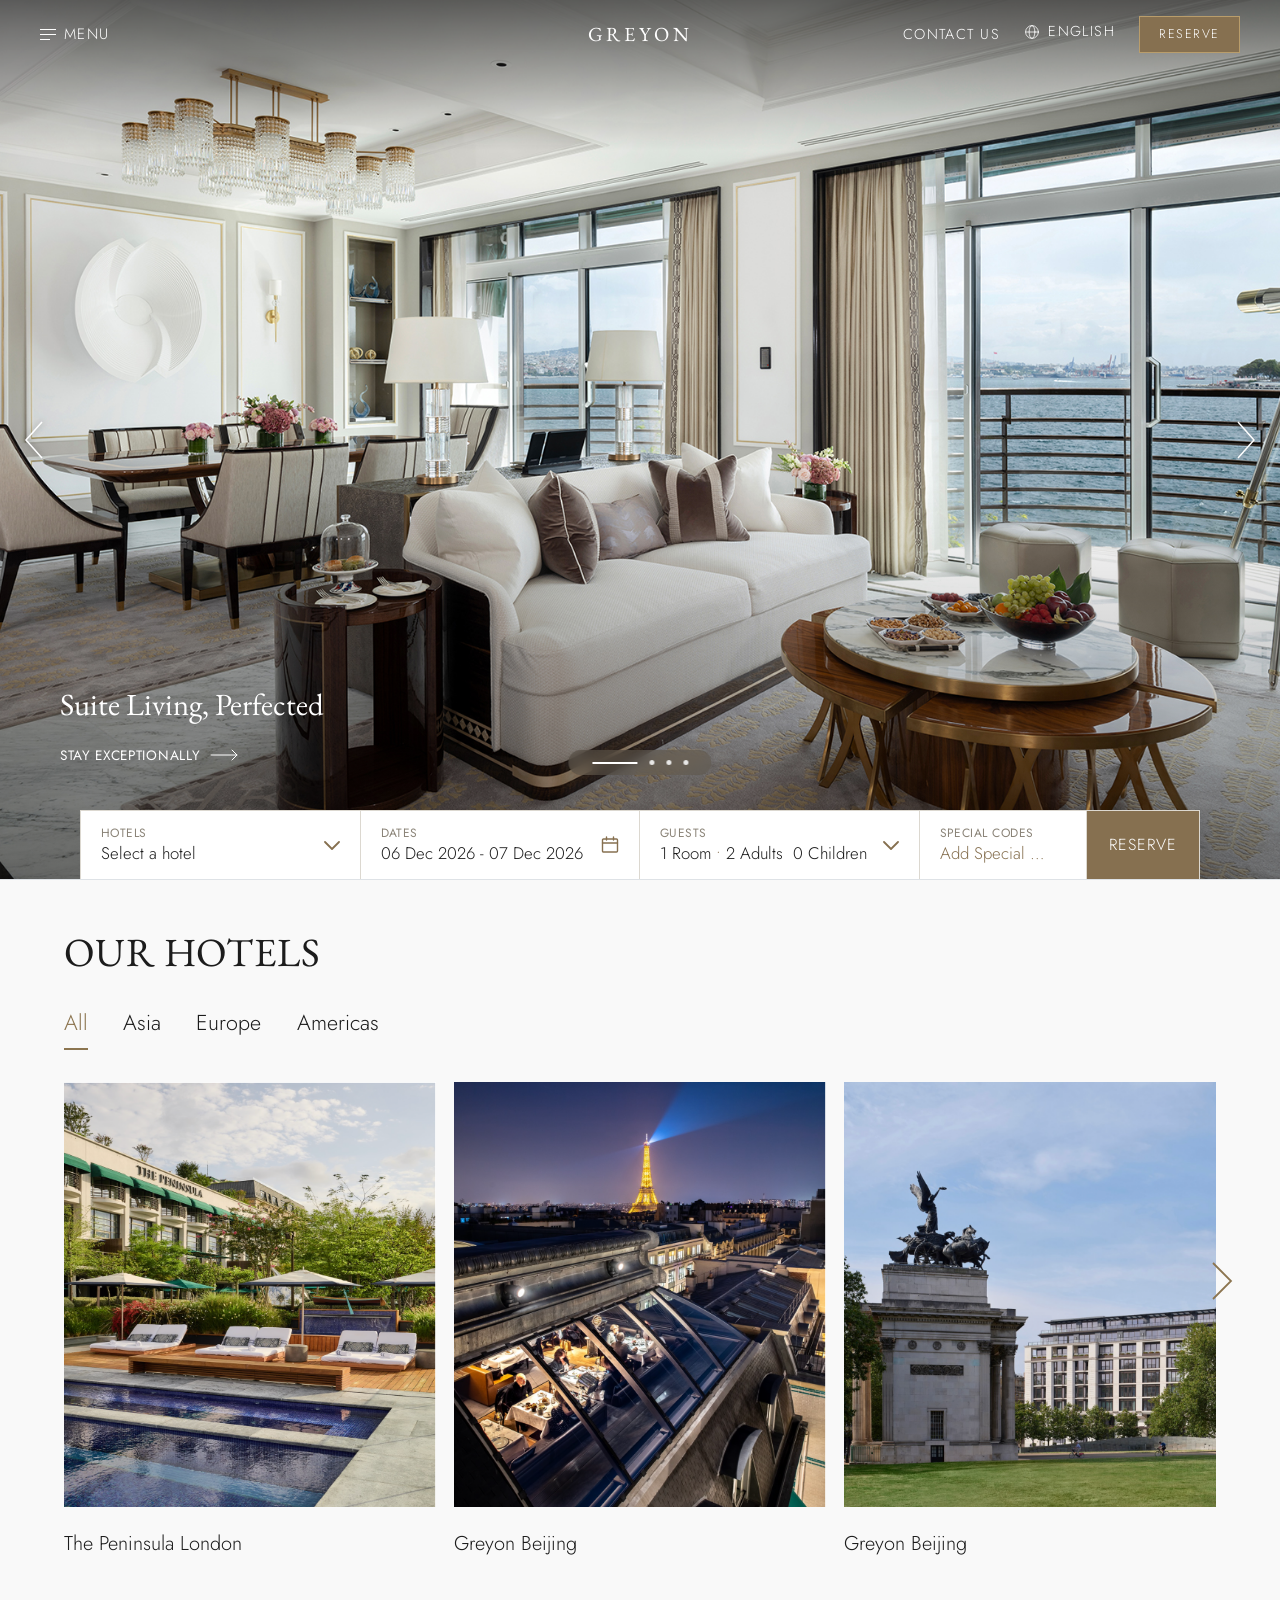
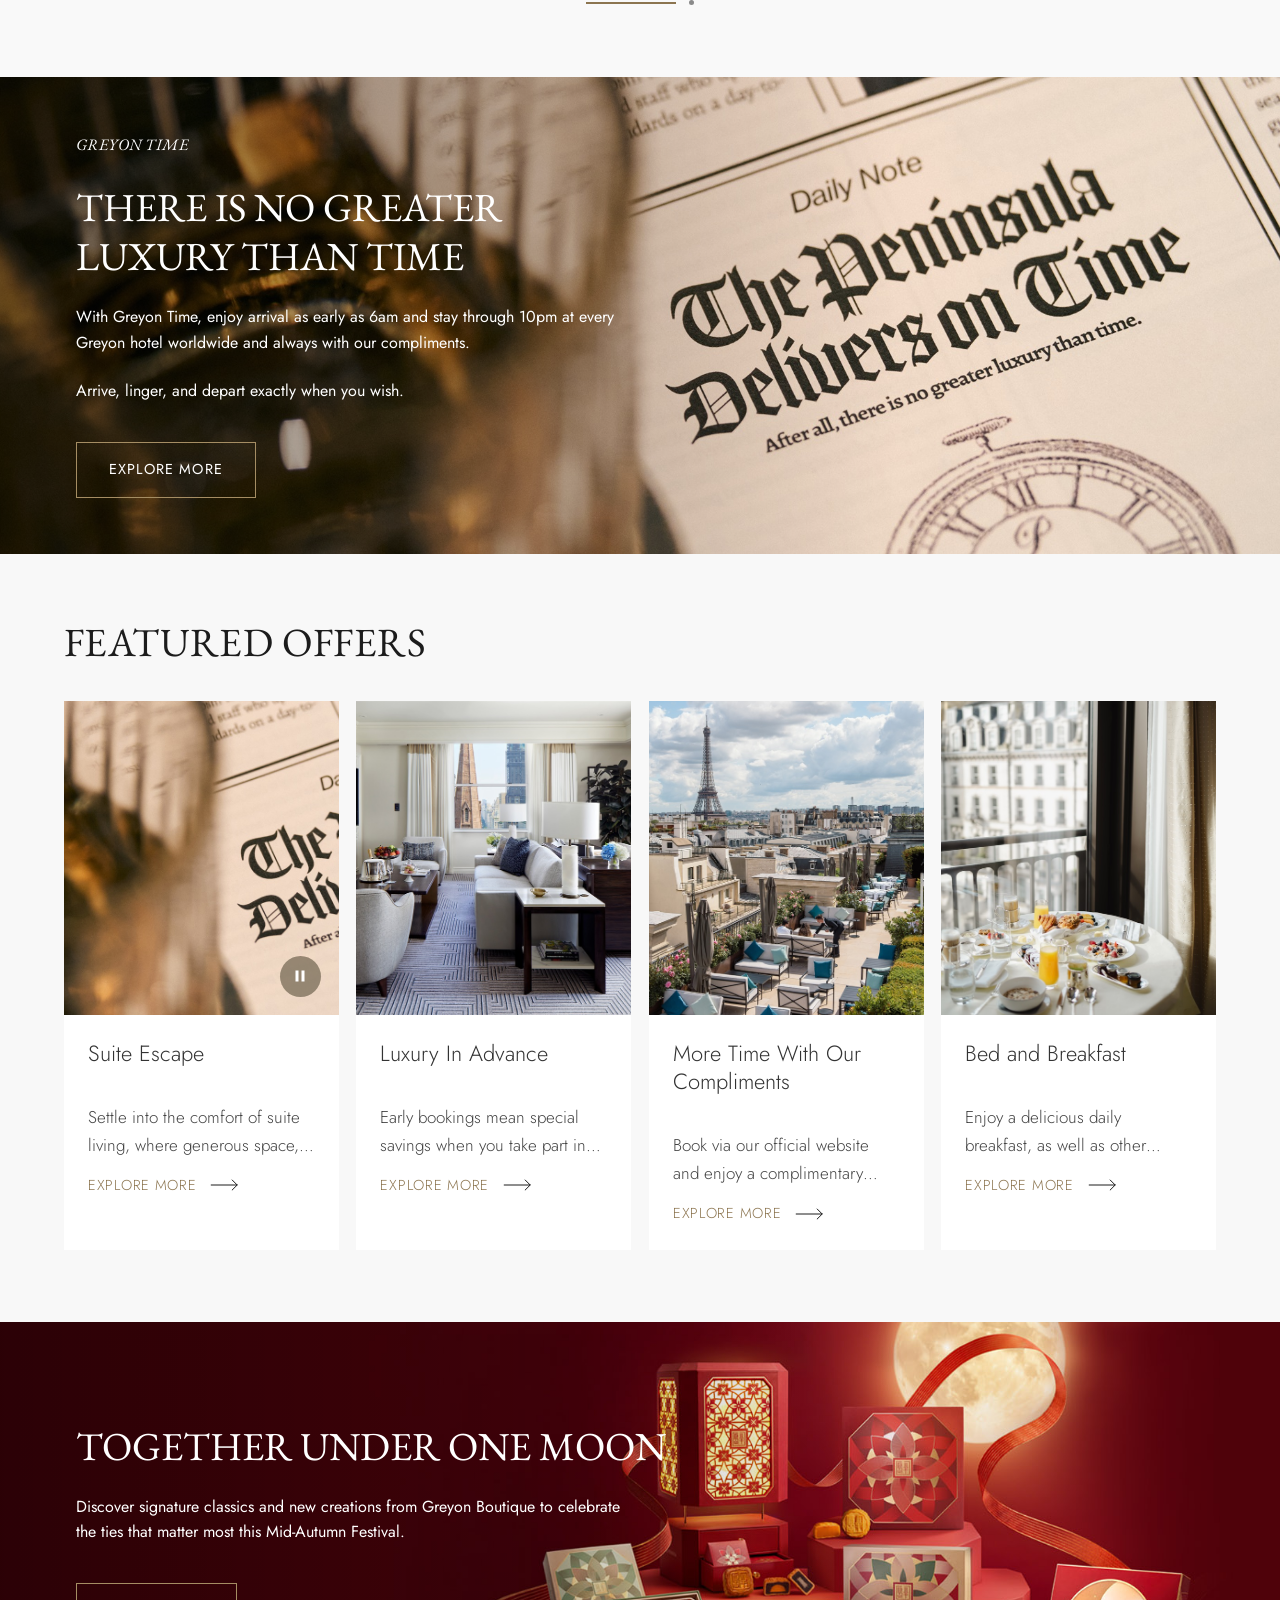
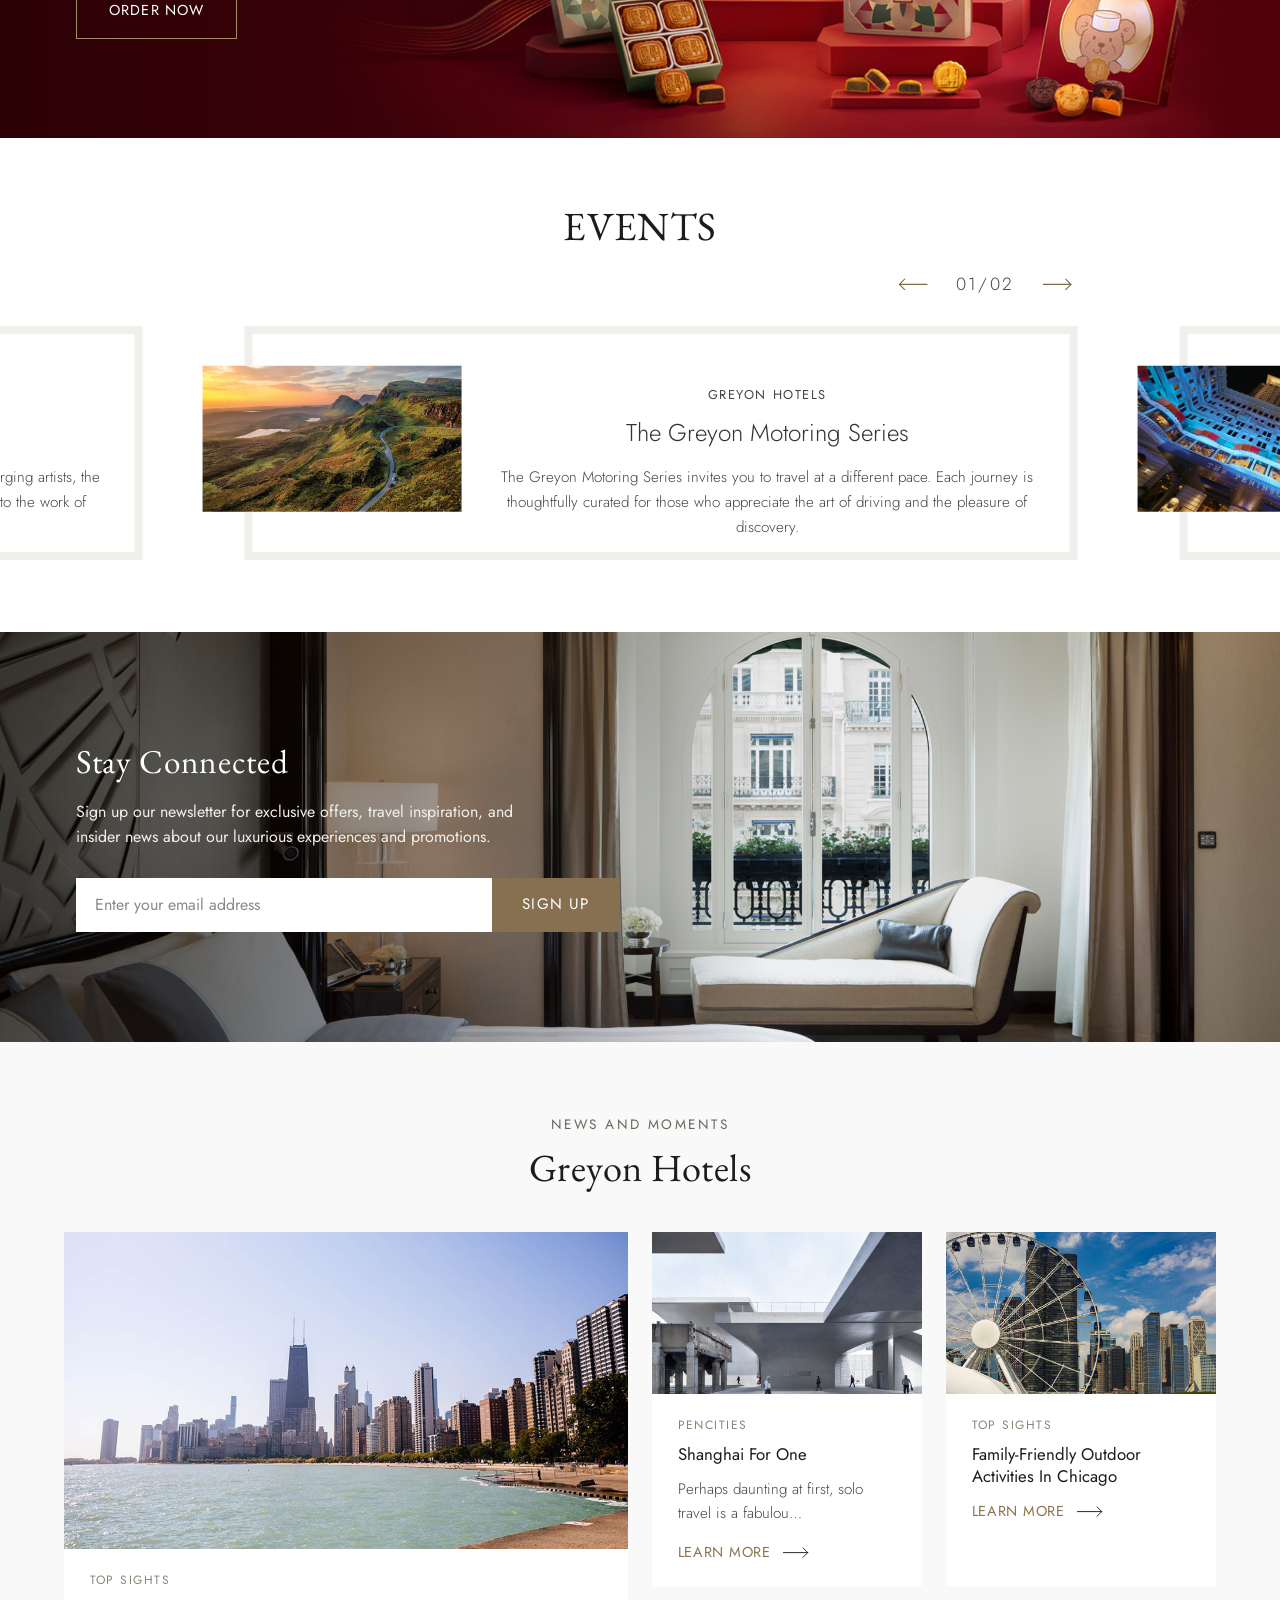
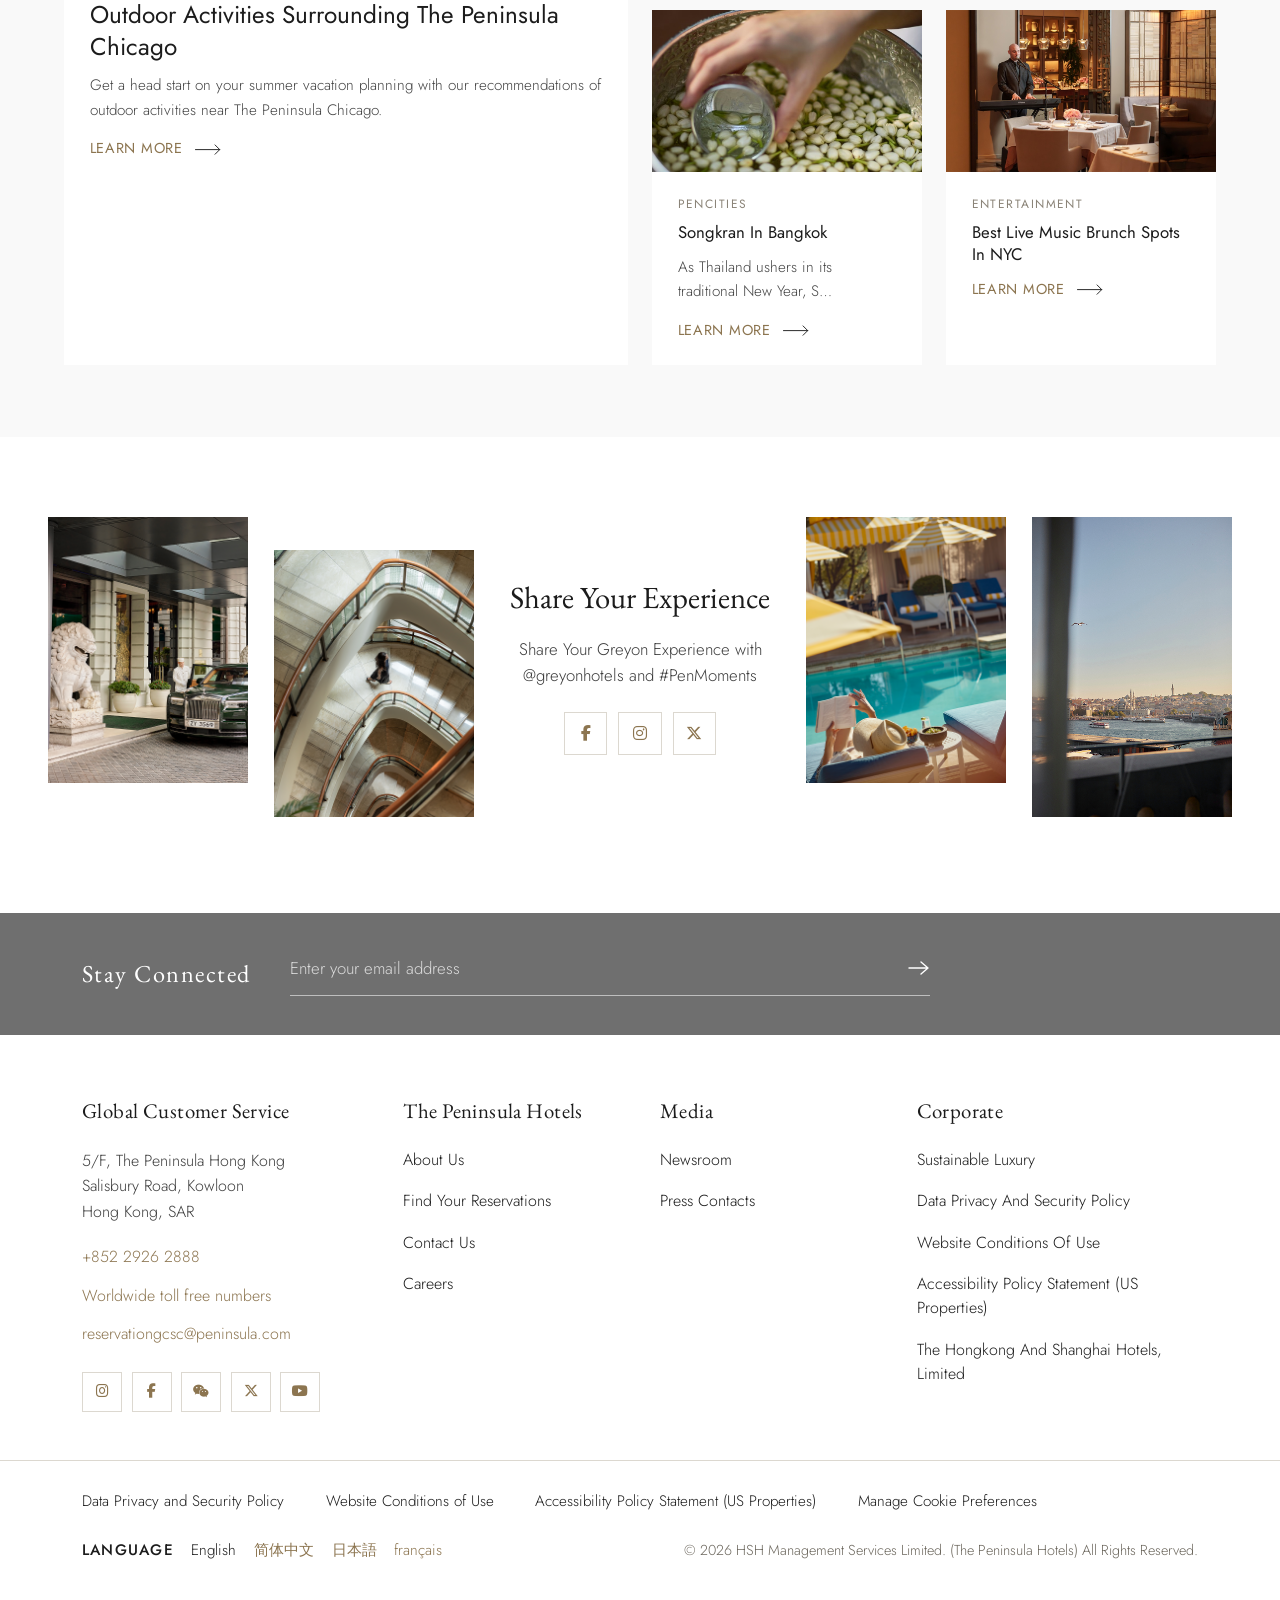
==== index.html @ d1868f0b "first commit" ====
<!doctype html>
<html lang="en">
  <head>
    <meta charset="UTF-8" />
    <meta name="viewport" content="width=device-width, initial-scale=1.0" />
    <title>Home</title>

    <!-- Bootstrap 5 CSS -->
    <link
      href="https://cdnjs.cloudflare.com/ajax/libs/bootstrap/5.3.3/css/bootstrap.min.css"
      rel="stylesheet"
    />

    <!-- Google Fonts -->
    <link rel="preconnect" href="https://fonts.googleapis.com" />
    <link rel="preconnect" href="https://fonts.gstatic.com" crossorigin />
    <link
      href="https://fonts.googleapis.com/css2?family=EB+Garamond:wght@400;500;600&family=Jost:wght@200;300;400;500&display=swap"
      rel="stylesheet"
    />

    <!-- Font Awesome -->
    <link
      rel="stylesheet"
      href="https://cdnjs.cloudflare.com/ajax/libs/font-awesome/6.5.2/css/all.min.css"
    />

    <!-- your css (load last so it wins over Bootstrap) -->
    <link rel="stylesheet" href="./asset/CSS/home.css" />
    <link rel="stylesheet" href="./asset/CSS/header.css" />
    <link rel="stylesheet" href="./asset/CSS/footer.css" />
  </head>

  <body>
    <!-- ======= Header Section ===== -->
    <header class="peninsula-header">
      <!-- px-0 px-lg-3: the mobile action bar must run edge to edge below 992px -->
      <nav class="peninsula-nav navbar navbar-expand-lg px-0 px-lg-3">
        <div
          class="container-fluid d-flex align-items-center justify-content-between text-white py-3 px-4"
        >
          <!-- LEFT -->
          <div class="nav-side nav-side-left">
            <button
              class="btn nav-link-custom"
              type="button"
              data-bs-toggle="offcanvas"
              data-bs-target="#mainMenu"
              aria-controls="mainMenu"
              aria-label="Open menu"
            >
              <span class="hamburger-icon"
                ><span></span><span></span><span></span
              ></span>
              <span class="menu">Menu</span>
            </button>
          </div>

          <!-- CENTER -->
          <div class="brand">
            <a href="index.html" class="text-decoration-none">Greyon</a>
          </div>

          <!-- RIGHT (desktop only, hidden below 992px) -->
          <div class="nav-side nav-side-right">
            <a href="#" class="nav-link-custom d-none d-lg-inline-flex"
              >Contact us</a
            >
            <div class="language-switcher d-none d-lg-block">
              <button
                class="nav-link-custom language-toggle"
                id="languageToggle"
                type="button"
                aria-expanded="false"
                aria-controls="languageMenu"
              >
                <svg
                  xmlns="http://www.w3.org/2000/svg"
                  viewBox="0 0 100 100"
                  width="16"
                  height="16"
                  aria-hidden="true"
                >
                  <g
                    fill="none"
                    stroke="currentColor"
                    stroke-width="5"
                    stroke-linecap="round"
                  >
                    <circle cx="50" cy="50" r="40" />
                    <line x1="10" y1="50" x2="90" y2="50" />
                    <ellipse cx="50" cy="50" rx="18" ry="40" />
                  </g>
                </svg>
                <span>English</span>
              </button>
              <div class="language-menu" id="languageMenu" role="menu" hidden>
                <a href="#" role="menuitem" data-language="English">English</a>
                <a href="#" role="menuitem" data-language="中文">中文</a>
                <a href="#" role="menuitem" data-language="日本語">日本語</a>
              </div>
            </div>
            <button
              class="btn btn-reserve d-none d-lg-inline-block"
              type="button"
            >
              Reserve
            </button>
          </div>
        </div>

        <!-- NEW: Contact us | Reserve bar (tablet + mobile only, controlled by CSS) -->
        <div class="mobile-actions">
          <a href="#">Contact us</a>
          <button type="button">Reserve</button>
        </div>
      </nav>
    </header>

    <main>
      <!--  ==== Hero Section ==== -->
      <section id="one" class="hero border-bottom">
        <div
          id="heroCarousel"
          class="carousel slide carousel-fade"
          data-bs-ride="carousel"
        >
          <div class="carousel-indicators mb-4">
            <button
              type="button"
              data-bs-target="#heroCarousel"
              data-bs-slide-to="0"
              class="active"
              aria-current="true"
              aria-label="Slide 1"
            ></button>
            <button
              type="button"
              data-bs-target="#heroCarousel"
              data-bs-slide-to="1"
              aria-label="Slide 2"
            ></button>
            <button
              type="button"
              data-bs-target="#heroCarousel"
              data-bs-slide-to="2"
              aria-label="Slide 3"
            ></button>
            <button
              type="button"
              data-bs-target="#heroCarousel"
              data-bs-slide-to="3"
              aria-label="Slide 4"
            ></button>
          </div>

          <div class="carousel-inner">
            <div class="carousel-item active">
              <img src="./asset/img/PIT hero.jpg" alt="" />
              <div class="hero-caption">
                <h2>Suite Living, Perfected</h2>
                <a href="#"
                  >Stay exceptionally
                  <svg
                    width="28"
                    height="12"
                    viewBox="0 0 28 12"
                    fill="none"
                    stroke="currentColor"
                    stroke-width="1"
                    stroke-linecap="round"
                    stroke-linejoin="round"
                    aria-hidden="true"
                  >
                    <path d="M1 6h26M22 1l5 5-5 5" /></svg
                ></a>
              </div>
            </div>
            <div class="carousel-item">
              <img src="./asset/img/motoring.jpg" alt="" />
              <div class="hero-caption">
                <h2>A considered stay, beautifully remembered</h2>
                <a href="#"
                  >Discover more
                  <svg
                    width="28"
                    height="12"
                    viewBox="0 0 28 12"
                    fill="none"
                    stroke="currentColor"
                    stroke-width="1"
                    stroke-linecap="round"
                    stroke-linejoin="round"
                    aria-hidden="true"
                  >
                    <path d="M1 6h26M22 1l5 5-5 5" /></svg
                ></a>
              </div>
            </div>
            <div class="carousel-item">
              <img src="./asset/img/PNY Marian 5.jpg" alt="" />
              <div class="hero-caption">
                <h2>Timeless places for modern journeys</h2>
                <a href="#"
                  >Explore our hotels
                  <svg
                    width="28"
                    height="12"
                    viewBox="0 0 28 12"
                    fill="none"
                    stroke="currentColor"
                    stroke-width="1"
                    stroke-linecap="round"
                    stroke-linejoin="round"
                    aria-hidden="true"
                  >
                    <path d="M1 6h26M22 1l5 5-5 5" /></svg
                ></a>
              </div>
            </div>
            <div class="carousel-item">
              <img src="./asset/img/ppr meeting.jpg" alt="" />
              <div class="hero-caption">
                <h2>Timeless places for modern journeys</h2>
                <a href="#"
                  >Explore our hotels
                  <svg
                    width="28"
                    height="12"
                    viewBox="0 0 28 12"
                    fill="none"
                    stroke="currentColor"
                    stroke-width="1"
                    stroke-linecap="round"
                    stroke-linejoin="round"
                    aria-hidden="true"
                  >
                    <path d="M1 6h26M22 1l5 5-5 5" /></svg
                ></a>
              </div>
            </div>
          </div>

          <button
            class="carousel-control-prev"
            type="button"
            data-bs-target="#heroCarousel"
            data-bs-slide="prev"
            aria-label="Previous slide"
          >
            <span class="carousel-control-prev-icon" aria-hidden="true"></span>
          </button>
          <button
            class="carousel-control-next"
            type="button"
            data-bs-target="#heroCarousel"
            data-bs-slide="next"
            aria-label="Next slide"
          >
            <span class="carousel-control-next-icon" aria-hidden="true"></span>
          </button>
        </div>

        <!-- ===== BOOKING BAR (desktop only; CSS hides it below 992px) ===== -->
        <form class="booking-bar" id="bookingForm" autocomplete="off">
          <!-- Hotels -->
          <div class="booking-field">
            <button
              type="button"
              class="booking-trigger"
              aria-expanded="false"
              aria-controls="hotelPop"
            >
              <span class="booking-label">Hotels</span>
              <span class="booking-value" id="hotelValue">Select a hotel</span>
              <svg
                class="booking-icon"
                width="16"
                height="9"
                viewBox="0 0 16 9"
                fill="none"
                stroke="currentColor"
                stroke-width="1.8"
                stroke-linecap="round"
                stroke-linejoin="round"
                aria-hidden="true"
              >
                <path d="M1 1l7 7 7-7" />
              </svg>
            </button>
            <div
              class="booking-pop booking-pop--list"
              id="hotelPop"
              role="listbox"
              aria-label="Hotels"
              hidden
            ></div>
          </div>

          <!-- Dates -->
          <div class="booking-field booking-field--dates">
            <button
              type="button"
              class="booking-trigger"
              aria-expanded="false"
              aria-controls="datesPop"
            >
              <span class="booking-label">Dates</span>
              <span class="booking-value" id="datesValue"></span>
              <svg
                class="booking-icon"
                width="18"
                height="18"
                viewBox="0 0 18 18"
                fill="none"
                stroke="currentColor"
                stroke-width="1.4"
                stroke-linecap="round"
                stroke-linejoin="round"
                aria-hidden="true"
              >
                <rect x="1.5" y="3" width="15" height="13" rx="1" />
                <path d="M1.5 7h15M5.5 1v3M12.5 1v3" />
              </svg>
            </button>
            <div
              class="booking-pop booking-pop--calendar"
              id="datesPop"
              role="dialog"
              aria-label="Choose your dates"
              hidden
            >
              <span class="cal-nights" id="calNights" aria-live="polite"
                >1 Night</span
              >
              <div class="cal-months">
                <button
                  type="button"
                  class="cal-nav cal-prev"
                  id="calPrev"
                  aria-label="Previous month"
                >
                  <svg
                    width="14"
                    height="26"
                    viewBox="0 0 14 26"
                    fill="none"
                    stroke="currentColor"
                    stroke-width="2.2"
                    stroke-linecap="round"
                    stroke-linejoin="round"
                    aria-hidden="true"
                  >
                    <path d="M12 2L2 13l10 11" />
                  </svg>
                </button>
                <div class="cal-month" id="calMonthA"></div>
                <div class="cal-month" id="calMonthB"></div>
                <button
                  type="button"
                  class="cal-nav cal-next"
                  id="calNext"
                  aria-label="Next month"
                >
                  <svg
                    width="14"
                    height="26"
                    viewBox="0 0 14 26"
                    fill="none"
                    stroke="currentColor"
                    stroke-width="2.2"
                    stroke-linecap="round"
                    stroke-linejoin="round"
                    aria-hidden="true"
                  >
                    <path d="M2 2l10 11L2 24" />
                  </svg>
                </button>
              </div>
              <input type="hidden" id="checkIn" name="checkin" />
              <input type="hidden" id="checkOut" name="checkout" />
            </div>
          </div>

          <!-- Guests -->
          <div class="booking-field">
            <button
              type="button"
              class="booking-trigger"
              aria-expanded="false"
              aria-controls="guestsPop"
            >
              <span class="booking-label">Guests</span>
              <span class="booking-value" id="guestsValue"></span>
              <svg
                class="booking-icon"
                width="16"
                height="9"
                viewBox="0 0 16 9"
                fill="none"
                stroke="currentColor"
                stroke-width="1.8"
                stroke-linecap="round"
                stroke-linejoin="round"
                aria-hidden="true"
              >
                <path d="M1 1l7 7 7-7" />
              </svg>
            </button>
            <div class="booking-pop booking-pop--guests" id="guestsPop" hidden>
              <!-- one grey block per room, built by home.js -->
              <div class="guests-rooms" id="guestsRooms"></div>
              <div class="guests-foot">
                <p class="guests-note">Max 4 guests per room, Max 8 rooms</p>
                <button type="button" class="guests-add" id="addRoom">
                  Add room
                </button>
              </div>
            </div>
          </div>

          <!-- Special codes -->
          <div class="booking-field booking-field--codes">
            <button
              type="button"
              class="booking-trigger"
              aria-expanded="false"
              aria-controls="codesPop"
            >
              <span class="booking-label">Special codes</span>
              <span class="booking-value booking-value--accent" id="codesValue"
                >Add Special Codes</span
              >
            </button>
            <div
              class="booking-pop booking-pop--codes"
              id="codesPop"
              role="dialog"
              aria-label="Special codes"
              hidden
            >
              <!-- Promo code (selected by default) -->
              <div class="code-option">
                <label class="code-radio">
                  <input type="radio" name="codeType" value="promo" checked />
                  <span class="code-radio-dot"></span>
                  <span class="code-radio-text">Promo Code</span>
                </label>
                <input
                  class="code-input"
                  type="text"
                  id="promoCode"
                  name="promo"
                  placeholder="Enter Promo Code"
                  maxlength="20"
                  autocomplete="off"
                />
              </div>

              <!-- Group code -->
              <div class="code-option">
                <label class="code-radio">
                  <input type="radio" name="codeType" value="group" />
                  <span class="code-radio-dot"></span>
                  <span class="code-radio-text">Group Code</span>
                </label>
                <input
                  class="code-input"
                  type="text"
                  id="groupCode"
                  name="group"
                  placeholder="Enter Group Code"
                  maxlength="20"
                  autocomplete="off"
                  disabled
                />
              </div>

              <div class="code-divider" role="separator"></div>

              <!-- Travel advisor -->
              <div class="code-option">
                <label class="code-label" for="advisorId"
                  >Travel Advisor ID</label
                >
                <input
                  class="code-input"
                  type="text"
                  id="advisorId"
                  name="advisor"
                  placeholder="Enter Travel Advisor ID"
                  maxlength="20"
                  autocomplete="off"
                />
              </div>

              <button type="button" class="code-done" id="codeDone">
                Done
              </button>
            </div>
          </div>

          <button type="submit" class="booking-submit">Reserve</button>
        </form>
      </section>

      <!-- ===== SLIDE-OUT MENU ===== -->
      <section>
        <div
          class="offcanvas offcanvas-start peninsula-menu"
          tabindex="-1"
          id="mainMenu"
          aria-labelledby="mainMenuLabel"
        >
          <div class="offcanvas-header pb-0">
            <span class="menu-brand" id="mainMenuLabel">Greyon</span>
            <button
              type="button"
              class="btn-close-custom"
              data-bs-dismiss="offcanvas"
              aria-label="Close menu"
            >
              <i class="fa-solid fa-xmark" aria-hidden="true"></i>
            </button>
          </div>
          <div class="menu-columns">
            <!-- NEW: back + title row (tablet/mobile only, shown when "Our Hotels" is open) -->
            <div class="menu-subhead">
              <button
                type="button"
                class="menu-back"
                id="menuBack"
                aria-label="Back to menu"
              >
                <i class="fa-solid fa-chevron-left" aria-hidden="true"></i>
              </button>
              <h2 class="menu-subtitle">Our Hotels</h2>
            </div>

            <!-- ===== COLUMN 1: main nav ===== -->
            <div class="menu-col menu-col-main">
              <div class="offcanvas-body">
                <ul class="menu-list">
                  <li>
                    <a href="#" class="hotels-toggle" id="hotelsToggle">
                      <span>Our Hotels</span>
                      <i
                        class="fa-solid fa-chevron-right brave-our-hotel"
                        aria-hidden="true"
                      ></i>
                    </a>
                  </li>
                  <li>
                    <a href="experience.html"><span>The Experience</span></a>
                  </li>
                  <li>
                    <a href="offer.html"><span>Offers</span></a>
                  </li>
                  <li>
                    <a href="meeting&celebration.html"><span>Meetings &amp; Celebrations</span></a>
                  </li>
                  <li>
                    <a href="#"><span>Wellness</span></a>
                  </li>
                  <li>
                    <a href="#"><span>Signature Events</span></a>
                  </li>
                  <li>
                    <a href="#"><span>Perspectives</span></a>
                  </li>
                  <li>
                    <a href="#"><span>Sustainability</span></a>
                  </li>
                </ul>
              </div>

              <div class="menu-footer">
                <a href="#">
                  <span>Global homepage</span>
                  <i class="fa-solid fa-chevron-right" aria-hidden="true"></i>
                </a>
                <a href="#">
                  <span>Select a hotel</span>
                  <i class="fa-solid fa-chevron-right" aria-hidden="true"></i>
                </a>
                <a
                  href="#"
                  class="menu-footer-lang"
                  id="mobileLanguageToggle"
                  aria-expanded="false"
                  aria-controls="mobileLanguageMenu"
                >
                  <svg
                    xmlns="http://www.w3.org/2000/svg"
                    viewBox="0 0 100 100"
                    width="16"
                    height="16"
                    aria-hidden="true"
                  >
                    <g
                      fill="none"
                      stroke="currentColor"
                      stroke-width="5"
                      stroke-linecap="round"
                    >
                      <circle cx="50" cy="50" r="40" />
                      <line x1="10" y1="50" x2="90" y2="50" />
                      <ellipse cx="50" cy="50" rx="18" ry="40" />
                    </g>
                  </svg>
                  <span>English</span>
                </a>
                <div
                  class="language-menu mobile-language-menu"
                  id="mobileLanguageMenu"
                  role="menu"
                  hidden
                >
                  <a href="#" role="menuitem" data-language="English"
                    >English</a
                  >
                  <a href="#" role="menuitem" data-language="中文">中文</a>
                  <a href="#" role="menuitem" data-language="日本語">日本語</a>
                </div>
              </div>
            </div>

            <!-- ===== COLUMN 2: regions ===== -->
            <div class="menu-col menu-col-regions">
              <ul class="region-list">
                <li>
                  <a href="#" class="region-link active" data-region="all">
                    <span>All Regions</span>
                    <i class="fa-solid fa-chevron-right" aria-hidden="true"></i>
                  </a>
                </li>
                <li>
                  <a href="#" class="region-link" data-region="city">
                    <span>City</span>
                    <i class="fa-solid fa-chevron-right" aria-hidden="true"></i>
                  </a>
                </li>
                <li>
                  <a href="#" class="region-link" data-region="province">
                    <span>Province</span>
                    <i class="fa-solid fa-chevron-right" aria-hidden="true"></i>
                  </a>
                </li>
              </ul>
            </div>

            <!-- ===== COLUMN 3: hotel list ===== -->
            <div class="menu-col menu-col-hotels">
              <ul class="hotel-list">
                <li class="hotel-item" data-region="city">
                  <a href="">
                    <div class="hotel-thumb">
                      <img src="./asset/img/Poolside Lunch-min.jpg" alt="" />
                    </div>
                    <div class="hotel-copy">
                      <h3>Greyon Boeung Kang Kong</h3>
                      <p class="mt-2">A landmark on the eastern skyline</p>
                    </div>
                  </a>
                </li>
                <li class="hotel-item" data-region="city">
                  <a href="">
                    <div class="hotel-thumb">
                      <img src="./asset/img/Poolside Lunch-min.jpg" alt="" />
                    </div>
                    <div class="hotel-copy">
                      <h3>Greyon Riverside</h3>
                      <p class="mt-2">Glamour redefined on the water</p>
                    </div>
                  </a>
                </li>
                <li class="hotel-item" data-region="city">
                  <a href="">
                    <div class="hotel-thumb">
                      <img src="./asset/img/Poolside Lunch-min.jpg" alt="" />
                    </div>
                    <div class="hotel-copy">
                      <h3>Greyon Koh Pich</h3>
                      <p class="mt-2">Heart of the city, timeless elegance</p>
                    </div>
                  </a>
                </li>
                <li class="hotel-item" data-region="city">
                  <a href="">
                    <div class="hotel-thumb thumb-4">
                      <img src="./asset/img/Poolside Lunch-min.jpg" alt="" />
                    </div>
                    <div class="hotel-copy">
                      <h3>Greyon ToulKork</h3>
                      <p class="mt-2">
                        A shining landmark facing the palace grounds
                      </p>
                    </div>
                  </a>
                </li>
                <li class="hotel-item" data-region="province">
                  <a href="">
                    <div class="hotel-thumb thumb-5">
                      <img src="./asset/img/Poolside Lunch-min.jpg" alt="" />
                    </div>
                    <div class="hotel-copy">
                      <h3>Greyon Kompot</h3>
                      <p class="mt-2">The avenue's most glamorous address</p>
                    </div>
                  </a>
                </li>
                <li class="hotel-item" data-region="province">
                  <a href="">
                    <div class="hotel-thumb thumb-6">
                      <img src="./asset/img/Poolside Lunch-min.jpg" alt="" />
                    </div>
                    <div class="hotel-copy">
                      <h3>Greyon Kep</h3>
                      <p class="mt-2">
                        Far Eastern graciousness meets Midwestern hospitality
                      </p>
                    </div>
                  </a>
                </li>
                <li class="hotel-item" data-region="province">
                  <a href="">
                    <div class="hotel-thumb thumb-7">
                      <img src="./asset/img/Poolside Lunch-min.jpg" alt="" />
                    </div>
                    <div class="hotel-copy">
                      <h3>Greyon Preah Sihanuk</h3>
                      <p class="mt-2">
                        An exclusive oasis in the city of angels
                      </p>
                    </div>
                  </a>
                </li>
                <li class="hotel-item" data-region="province">
                  <a href="">
                    <div class="hotel-thumb thumb-8">
                      <img src="./asset/img/Poolside Lunch-min.jpg" alt="" />
                    </div>
                    <div class="hotel-copy">
                      <h3>Greyon PoitPat</h3>
                      <p class="mt-2">
                        Stylish grandeur in the heart of the city
                      </p>
                    </div>
                  </a>
                </li>
                <li class="hotel-item" data-region="province">
                  <a href="">
                    <div class="hotel-thumb thumb-9">
                      <img src="./asset/img/Poolside Lunch-min.jpg" alt="" />
                    </div>
                    <div class="hotel-copy">
                      <h3>Greyon Battambong</h3>
                      <p class="mt-2">A quiet elegance beside the river</p>
                    </div>
                  </a>
                </li>
              </ul>
            </div>
          </div>
        </div>
      </section>

      <!-- ===== RESERVE DRAWER ===== -->
      <div
        class="offcanvas offcanvas-end reserve-drawer"
        tabindex="-1"
        id="reserveDrawer"
        aria-labelledby="reserveDrawerLabel"
      >
        <div class="offcanvas-header">
          <h2 class="reserve-drawer-title" id="reserveDrawerLabel">Reserve</h2>
          <button
            type="button"
            class="btn-close-custom"
            data-bs-dismiss="offcanvas"
            aria-label="Close"
          >
            <i class="fa-solid fa-xmark" aria-hidden="true"></i>
          </button>
        </div>

        <div class="offcanvas-body reserve-drawer-body">
          <form id="reserveDrawerForm" autocomplete="off">
            <!-- Hotels -->
            <div class="rd-field">
              <button
                type="button"
                class="rd-trigger"
                aria-expanded="false"
                aria-controls="rdHotelPanel"
              >
                <span class="rd-col">
                  <span class="rd-label">Hotels</span>
                  <span class="rd-value" id="rdHotelValue">Select a hotel</span>
                </span>
                <svg
                  class="rd-chevron"
                  viewBox="0 0 16 9"
                  width="14"
                  height="8"
                  fill="none"
                  stroke="currentColor"
                  stroke-width="1.8"
                  stroke-linecap="round"
                  stroke-linejoin="round"
                  aria-hidden="true"
                >
                  <path d="M1 1l7 7 7-7" />
                </svg>
              </button>
              <div class="rd-panel" id="rdHotelPanel" hidden>
                <ul class="rd-hotel-list" id="rdHotelList"></ul>
              </div>
            </div>

            <!-- Dates -->
            <div class="rd-field">
              <button
                type="button"
                class="rd-trigger"
                aria-expanded="false"
                aria-controls="rdDatesPanel"
              >
                <span class="rd-col">
                  <span class="rd-label">Dates</span>
                  <span class="rd-value" id="rdDatesValue"></span>
                </span>
                <svg
                  class="rd-chevron"
                  viewBox="0 0 16 9"
                  width="14"
                  height="8"
                  fill="none"
                  stroke="currentColor"
                  stroke-width="1.8"
                  stroke-linecap="round"
                  stroke-linejoin="round"
                  aria-hidden="true"
                >
                  <path d="M1 1l7 7 7-7" />
                </svg>
              </button>
              <div class="rd-panel" id="rdDatesPanel" hidden>
                <div class="rd-dates-row">
                  <label>
                    <span>Check-in</span>
                    <input type="date" id="rdCheckIn" name="checkin" />
                  </label>
                  <label>
                    <span>Check-out</span>
                    <input type="date" id="rdCheckOut" name="checkout" />
                  </label>
                </div>
                <p class="rd-nights" id="rdNights">1 Night</p>
              </div>
            </div>

            <!-- Guests -->
            <div class="rd-field">
              <button
                type="button"
                class="rd-trigger"
                aria-expanded="false"
                aria-controls="rdGuestsPanel"
              >
                <span class="rd-col">
                  <span class="rd-label">Guests</span>
                  <span class="rd-value" id="rdGuestsValue"></span>
                </span>
                <svg
                  class="rd-chevron"
                  viewBox="0 0 16 9"
                  width="14"
                  height="8"
                  fill="none"
                  stroke="currentColor"
                  stroke-width="1.8"
                  stroke-linecap="round"
                  stroke-linejoin="round"
                  aria-hidden="true"
                >
                  <path d="M1 1l7 7 7-7" />
                </svg>
              </button>
              <div class="rd-panel" id="rdGuestsPanel" hidden>
                <div class="rd-rooms" id="rdRooms"></div>
                <div class="rd-guests-foot">
                  <p class="rd-note">Max 4 guests per room, Max 8 rooms</p>
                  <button type="button" class="rd-add-room" id="rdAddRoom">
                    Add room
                  </button>
                </div>
              </div>
            </div>

            <!-- Special codes -->
            <div class="rd-field">
              <button
                type="button"
                class="rd-trigger"
                aria-expanded="false"
                aria-controls="rdCodesPanel"
              >
                <span class="rd-col">
                  <span class="rd-label">Special codes</span>
                  <span class="rd-value rd-value--accent" id="rdCodesValue"
                    >Add Special Codes</span
                  >
                </span>
              </button>
              <div class="rd-panel" id="rdCodesPanel" hidden>
                <div class="rd-code-option">
                  <label class="rd-radio">
                    <input
                      type="radio"
                      name="rdCodeType"
                      value="promo"
                      checked
                    />
                    <span class="rd-radio-dot"></span>
                    <span>Promo Code</span>
                  </label>
                  <input
                    class="rd-code-input"
                    type="text"
                    id="rdPromoCode"
                    placeholder="Enter Promo Code"
                    maxlength="20"
                  />
                </div>
                <div class="rd-code-option">
                  <label class="rd-radio">
                    <input type="radio" name="rdCodeType" value="group" />
                    <span class="rd-radio-dot"></span>
                    <span>Group Code</span>
                  </label>
                  <input
                    class="rd-code-input"
                    type="text"
                    id="rdGroupCode"
                    placeholder="Enter Group Code"
                    maxlength="20"
                    disabled
                  />
                </div>
                <div class="rd-code-divider"></div>
                <div class="rd-code-option">
                  <label class="rd-code-label" for="rdAdvisorId"
                    >Travel Advisor ID</label
                  >
                  <input
                    class="rd-code-input"
                    type="text"
                    id="rdAdvisorId"
                    placeholder="Enter Travel Advisor ID"
                    maxlength="20"
                  />
                </div>
                <button type="button" class="rd-code-done" id="rdCodeDone">
                  Done
                </button>
              </div>
            </div>
          </form>

          <p class="rd-info">
            <i class="fa-solid fa-circle-info" aria-hidden="true"></i>
            Book direct for the best rates and offers and access to Peninsula
            Time, a flexible check-in &amp; check-out programme
          </p>
        </div>

        <div class="offcanvas-footer reserve-drawer-footer">
          <button type="submit" form="reserveDrawerForm" class="rd-submit">
            Reserve
          </button>
        </div>
      </div>

      <!-- ==== Our Hotels Section === -->
      <section id="two" class="our-hotel" aria-labelledby="ourHotelsHeading">
        <div class="container-fluid px-5 mt-5">
          <h2 class="oh-title ms-3" id="ourHotelsHeading">OUR HOTELS</h2>

          <div class="mx-3">
            <!-- Region filter -->
            <ul class="oh-tabs" aria-label="Filter hotels by region">
              <li>
                <button
                  type="button"
                  class="oh-tab is-active"
                  data-region="all"
                  aria-pressed="true"
                >
                  All
                </button>
              </li>

              <li>
                <button
                  type="button"
                  class="oh-tab"
                  data-region="asia"
                  aria-pressed="false"
                >
                  Asia
                </button>
              </li>

              <li>
                <button
                  type="button"
                  class="oh-tab"
                  data-region="europe"
                  aria-pressed="false"
                >
                  Europe
                </button>
              </li>

              <li>
                <button
                  type="button"
                  class="oh-tab"
                  data-region="americas"
                  aria-pressed="false"
                >
                  Americas
                </button>
              </li>
            </ul>

            <!-- =========================
           HOTEL CAROUSEL
      ========================== -->
            <div
              id="hotelsCarousel"
              class="carousel slide"
              aria-roledescription="carousel"
              aria-label="Our hotels"
            >
              <div class="carousel-inner" id="hotelsInner">
                <!-- =====================
               SLIDE 1
          ====================== -->
                <div class="carousel-item active">
                  <div
                    class="row row-cols-1 row-cols-md-2 row-cols-lg-3"
                    style="--bs-gutter-x: 1.1rem; --bs-gutter-y: 0"
                  >
                    <!-- HOTEL 1 -->
                    <div class="col hotel-card" data-region="asia">
                      <a href="hotel-1.html" class="oh-card">
                        <div class="oh-media">
                          <!-- MAIN IMAGE -->
                          <img
                            src="./asset/img/our-hotel-img1.png"
                            alt="Hotel 1"
                            loading="lazy"
                          />

                          <!-- HOVER CONTENT -->
                          <div class="oh-hover" aria-hidden="true">
                            <!-- HOVER IMAGE -->
                            <img
                              src="./asset/img/our-hotel-hover-img1.jpg"
                              alt=""
                              loading="lazy"
                            />

                            <h3 class="oh-hover-name">Greyon London</h3>

                            <p class="oh-hover-desc">
                              In the heart of Belgravia, with superb
                              restaurants, an idyllic spa, and direct views over
                              Hyde Park Corner and Wellington Arch.
                            </p>

                            <span class="oh-explore">
                              Explore

                              <svg
                                viewBox="0 0 28 12"
                                fill="none"
                                stroke="currentColor"
                                stroke-width="1"
                                stroke-linecap="round"
                                stroke-linejoin="round"
                                aria-hidden="true"
                              >
                                <path d="M1 6h26M22 1l5 5-5 5" />
                              </svg>
                            </span>
                          </div>
                        </div>

                        <p class="oh-name">The Peninsula London</p>
                      </a>
                    </div>

                    <!-- HOTEL 2 -->
                    <div class="col hotel-card" data-region="asia">
                      <a href="hotel-2.html" class="oh-card">
                        <div class="oh-media">
                          <img
                            src="./asset/img/our-hotel-img2.png"
                            alt="Hotel 2"
                            loading="lazy"
                          />

                          <div class="oh-hover">
                            <img
                              src="./asset/img/our-hotel-hover-img2.jpg"
                              alt=""
                              loading="lazy"
                            />

                            <h3 class="oh-hover-name">Greyon Sanghai</h3>

                            <p class="oh-hover-desc">
                              Situated on the historic Bund, featuring gardens,
                              a chic shopping arcade, and a landmarked former
                              British Consulate building.
                            </p>

                            <span class="oh-explore">
                              Explore

                              <svg
                                viewBox="0 0 28 12"
                                fill="none"
                                stroke="currentColor"
                                stroke-width="1"
                                stroke-linecap="round"
                                stroke-linejoin="round"
                                aria-hidden="true"
                              >
                                <path d="M1 6h26M22 1l5 5-5 5" />
                              </svg>
                            </span>
                          </div>
                        </div>

                        <p class="oh-name">Greyon Beijing</p>
                      </a>
                    </div>

                    <!-- HOTEL 3 -->
                    <div class="col hotel-card" data-region="europe">
                      <a href="hotel-3.html" class="oh-card">
                        <div class="oh-media">
                          <img
                            src="./asset/img/our-hotel-img3.png"
                            alt="Hotel 3"
                            loading="lazy"
                          />

                          <div class="oh-hover">
                            <img
                              src="./asset/img/our-hotel-hover-img3.jpg"
                              alt=""
                              loading="lazy"
                            />

                            <h3 class="oh-hover-name">Greyon Beijing</h3>

                            <p class="oh-hover-desc">
                              Just steps from The Forbidden City and Tiananmen
                              Square, with refined restaurants, a luxe spa, and
                              a world-class art collection.&nbsp;
                            </p>

                            <span class="oh-explore">
                              Explore

                              <svg
                                viewBox="0 0 28 12"
                                fill="none"
                                stroke="currentColor"
                                stroke-width="1"
                                stroke-linecap="round"
                                stroke-linejoin="round"
                                aria-hidden="true"
                              >
                                <path d="M1 6h26M22 1l5 5-5 5" />
                              </svg>
                            </span>
                          </div>
                        </div>

                        <p class="oh-name">Greyon Beijing</p>
                      </a>
                    </div>
                  </div>
                </div>

                <!-- =====================
               SLIDE 2
          ====================== -->
                <div class="carousel-item">
                  <div
                    class="row row-cols-1 row-cols-md-2 row-cols-lg-3"
                    style="--bs-gutter-x: 1.1rem; --bs-gutter-y: 0"
                  >
                    <!-- HOTEL 4 -->
                    <div class="col hotel-card" data-region="europe">
                      <a href="hotel-4.html" class="oh-card">
                        <div class="oh-media">
                          <img
                            src="./img/hotels/hotel-4.jpg"
                            alt="Hotel 4"
                            loading="lazy"
                          />

                          <div class="oh-hover">
                            <img
                              src="./img/hotels/hotel-4-room.jpg"
                              alt=""
                              loading="lazy"
                            />

                            <h3 class="oh-hover-name">Hotel 4</h3>

                            <p class="oh-hover-desc">
                              A wonderful hotel in Europe.
                            </p>

                            <span class="oh-explore">
                              Explore

                              <svg
                                viewBox="0 0 28 12"
                                fill="none"
                                stroke="currentColor"
                                stroke-width="1"
                                stroke-linecap="round"
                                stroke-linejoin="round"
                                aria-hidden="true"
                              >
                                <path d="M1 6h26M22 1l5 5-5 5" />
                              </svg>
                            </span>
                          </div>
                        </div>

                        <p class="oh-name">Hotel 4</p>
                      </a>
                    </div>

                    <!-- HOTEL 5 -->
                    <div class="col hotel-card" data-region="americas">
                      <a href="hotel-5.html" class="oh-card">
                        <div class="oh-media">
                          <img
                            src="./img/hotels/hotel-5.jpg"
                            alt="Hotel 5"
                            loading="lazy"
                          />

                          <div class="oh-hover">
                            <img
                              src="./img/hotels/hotel-5-room.jpg"
                              alt=""
                              loading="lazy"
                            />

                            <h3 class="oh-hover-name">Hotel 5</h3>

                            <p class="oh-hover-desc">
                              A modern hotel in the Americas.
                            </p>

                            <span class="oh-explore">
                              Explore

                              <svg
                                viewBox="0 0 28 12"
                                fill="none"
                                stroke="currentColor"
                                stroke-width="1"
                                stroke-linecap="round"
                                stroke-linejoin="round"
                                aria-hidden="true"
                              >
                                <path d="M1 6h26M22 1l5 5-5 5" />
                              </svg>
                            </span>
                          </div>
                        </div>

                        <p class="oh-name">Hotel 5</p>
                      </a>
                    </div>

                    <!-- HOTEL 6 -->
                    <div class="col hotel-card" data-region="americas">
                      <a href="hotel-6.html" class="oh-card">
                        <div class="oh-media">
                          <img
                            src="./img/hotels/hotel-6.jpg"
                            alt="Hotel 6"
                            loading="lazy"
                          />

                          <div class="oh-hover">
                            <img
                              src="./img/hotels/hotel-6-room.jpg"
                              alt=""
                              loading="lazy"
                            />

                            <h3 class="oh-hover-name">Hotel 6</h3>

                            <p class="oh-hover-desc">
                              Enjoy a relaxing stay in the Americas.
                            </p>

                            <span class="oh-explore">
                              Explore

                              <svg
                                viewBox="0 0 28 12"
                                fill="none"
                                stroke="currentColor"
                                stroke-width="1"
                                stroke-linecap="round"
                                stroke-linejoin="round"
                                aria-hidden="true"
                              >
                                <path d="M1 6h26M22 1l5 5-5 5" />
                              </svg>
                            </span>
                          </div>
                        </div>

                        <p class="oh-name">Hotel 6</p>
                      </a>
                    </div>
                  </div>
                </div>
              </div>

              <!-- PREVIOUS -->
              <button
                class="oh-arrow oh-arrow--prev"
                type="button"
                id="hotelsPrev"
                data-bs-target="#hotelsCarousel"
                data-bs-slide="prev"
                aria-label="Previous hotels"
              >
                <svg
                  viewBox="0 0 16 26"
                  fill="none"
                  stroke="currentColor"
                  stroke-width="1.2"
                  aria-hidden="true"
                >
                  <path d="M14 1 2 13l12 12" />
                </svg>
              </button>

              <!-- NEXT -->
              <button
                class="oh-arrow oh-arrow--next"
                type="button"
                id="hotelsNext"
                data-bs-target="#hotelsCarousel"
                data-bs-slide="next"
                aria-label="Next hotels"
              >
                <svg
                  viewBox="0 0 16 26"
                  fill="none"
                  stroke="currentColor"
                  stroke-width="1.2"
                  aria-hidden="true"
                >
                  <path d="m2 1 12 12L2 25" />
                </svg>
              </button>

              <!-- INDICATORS -->
              <div
                class="carousel-indicators oh-indicators"
                id="hotelsIndicators"
              >
                <button
                  type="button"
                  data-bs-target="#hotelsCarousel"
                  data-bs-slide-to="0"
                  class="active"
                  aria-current="true"
                  aria-label="Go to slide 1"
                ></button>

                <button
                  type="button"
                  data-bs-target="#hotelsCarousel"
                  data-bs-slide-to="1"
                  aria-label="Go to slide 2"
                ></button>
              </div>
            </div>
          </div>
        </div>
      </section>

      <!-- ==== Section three: promo banner | Greyon Time === -->
      <section id="three" class="promo-banner" aria-labelledby="promoHeading">
        <div class="promo-visual">
          <img class="promo-bg" src="./asset/img/section3-img.jpg" alt="" />
          <div class="promo-shade" aria-hidden="true"></div>

          <!-- mobile/tablet only: eyebrow + title overlaid on the photo -->
          <div class="promo-hero-mobile d-lg-none">
            <p class="promo-eyebrow">Greyon Time</p>
            <h2 class="promo-title">There is no greater luxury than time</h2>
          </div>
        </div>

        <div class="container-fluid px-5 promo-inner">
          <div class="row ms-3">
            <div class="col-lg-7 col-xl-6 col-xxl-5">
              <!-- desktop only: eyebrow + title live inline with the copy, as before -->
              <p class="promo-eyebrow d-none d-lg-block">Greyon Time</p>
              <h2 class="promo-title d-none d-lg-block" id="promoHeading">
                There is no greater luxury than time
              </h2>
              <p class="promo-text">
                With Greyon Time, enjoy arrival as early as 6am and stay through
                10pm at every Greyon hotel worldwide and always with our
                compliments.
              </p>
              <p class="promo-text">
                Arrive, linger, and depart exactly when you wish.
              </p>
              <a href="#" class="promo-btn">Explore more</a>
            </div>
          </div>
        </div>
      </section>

      <!-- ==== Featured Offers === -->
      <section
        id="four"
        class="featured-offers"
        aria-labelledby="offersHeading"
      >
        <div class="container-fluid px-5">
          <h2 class="offers-title ms-3" id="offersHeading">FEATURED OFFERS</h2>

          <div class="mx-3">
            <div class="row row-cols-1 row-cols-md-2 row-cols-xl-4 offers-grid">
              <!-- Card 1: has a looping video with a pause button.
                   No video yet? Swap the <video> for <img src="./img/offer-suite-escape.jpg" alt="">
                   and delete the .offer-pause button. -->
              <div class="col">
                <article class="offer-card">
                  <div class="offer-media">
                    <video
                      id="offerVideo"
                      src="./asset/img/offer-vd.mp4"
                      poster="./asset/img/section3-img.jpg"
                      autoplay
                      muted
                      loop
                      playsinline
                      preload="metadata"
                    ></video>
                    <button
                      type="button"
                      class="offer-pause"
                      id="offerPause"
                      aria-label="Pause video"
                    >
                      <svg
                        class="ico-pause"
                        viewBox="0 0 16 16"
                        aria-hidden="true"
                      >
                        <rect x="3.5" y="2.5" width="3" height="11" />
                        <rect x="9.5" y="2.5" width="3" height="11" />
                      </svg>
                      <svg
                        class="ico-play"
                        viewBox="0 0 16 16"
                        aria-hidden="true"
                      >
                        <path d="M4.5 2.5v11l9-5.5z" />
                      </svg>
                    </button>
                  </div>
                  <div class="offer-body">
                    <h3 class="offer-name">Suite Escape</h3>
                    <p class="offer-desc">
                      Settle into the comfort of suite living, where generous
                      space, intuitive service and thoughtful privileges await.
                    </p>
                    <a href="#" class="offer-more stretched-link"
                      >Explore more
                      <svg
                        viewBox="0 0 28 12"
                        fill="none"
                        stroke="currentColor"
                        stroke-width="1"
                        stroke-linecap="round"
                        stroke-linejoin="round"
                        aria-hidden="true"
                      >
                        <path d="M1 6h26M22 1l5 5-5 5" />
                      </svg>
                    </a>
                  </div>
                </article>
              </div>

              <!-- Card 2 -->
              <div class="col">
                <article class="offer-card">
                  <div class="offer-media">
                    <img
                      src="./asset/img/offer-img1.jpg"
                      alt=""
                      loading="lazy"
                    />
                  </div>
                  <div class="offer-body">
                    <h3 class="offer-name">Luxury In Advance</h3>
                    <p class="offer-desc">
                      Early bookings mean special savings when you take part in
                      Luxury in Advance.
                    </p>
                    <a href="#" class="offer-more stretched-link"
                      >Explore more
                      <svg
                        viewBox="0 0 28 12"
                        fill="none"
                        stroke="currentColor"
                        stroke-width="1"
                        stroke-linecap="round"
                        stroke-linejoin="round"
                        aria-hidden="true"
                      >
                        <path d="M1 6h26M22 1l5 5-5 5" />
                      </svg>
                    </a>
                  </div>
                </article>
              </div>

              <!-- Card 3 -->
              <div class="col">
                <article class="offer-card">
                  <div class="offer-media">
                    <img
                      src="./asset/img/offer-img2.jpg"
                      alt=""
                      loading="lazy"
                    />
                  </div>
                  <div class="offer-body">
                    <h3 class="offer-name">More Time With Our Compliments</h3>
                    <p class="offer-desc">
                      Book via our official website and enjoy a complimentary
                      night, flexible check-in and check-out, and more.
                    </p>
                    <a href="#" class="offer-more stretched-link"
                      >Explore more
                      <svg
                        viewBox="0 0 28 12"
                        fill="none"
                        stroke="currentColor"
                        stroke-width="1"
                        stroke-linecap="round"
                        stroke-linejoin="round"
                        aria-hidden="true"
                      >
                        <path d="M1 6h26M22 1l5 5-5 5" />
                      </svg>
                    </a>
                  </div>
                </article>
              </div>

              <!-- Card 4 -->
              <div class="col">
                <article class="offer-card">
                  <div class="offer-media">
                    <img
                      src="./asset/img/offer-img3.jpg"
                      alt=""
                      loading="lazy"
                    />
                  </div>
                  <div class="offer-body">
                    <h3 class="offer-name">Bed and Breakfast</h3>
                    <p class="offer-desc">
                      Enjoy a delicious daily breakfast, as well as other
                      complimentary benefits with this luxurious offer.
                    </p>
                    <a href="#" class="offer-more stretched-link"
                      >Explore more
                      <svg
                        viewBox="0 0 28 12"
                        fill="none"
                        stroke="currentColor"
                        stroke-width="1"
                        stroke-linecap="round"
                        stroke-linejoin="round"
                        aria-hidden="true"
                      >
                        <path d="M1 6h26M22 1l5 5-5 5" />
                      </svg>
                    </a>
                  </div>
                </article>
              </div>
            </div>
          </div>
        </div>
      </section>

      <!-- ==== Section five: Mid-Autumn banner === -->
      <section
        id="five"
        class="promo-banner promo-banner--red"
        aria-labelledby="moonHeading"
      >
        <div class="promo-visual">
          <img class="promo-bg" src="./asset/img/section5-img.jpg" alt="" />
          <div class="promo-shade" aria-hidden="true"></div>

          <!-- mobile/tablet only: title overlaid on the photo -->
          <div class="promo-hero-mobile d-lg-none">
            <h2 class="promo-title">Together under one moon</h2>
          </div>
        </div>

        <div class="container-fluid px-5 promo-inner">
          <div class="row ms-3">
            <div class="col-lg-8 col-xl-7">
              <!-- desktop only: title lives inline with the copy, as before -->
              <h2 class="promo-title d-none d-lg-block" id="moonHeading">
                Together under one moon
              </h2>
              <p class="promo-text">
                Discover signature classics and new creations from Greyon
                Boutique to celebrate the ties that matter most this Mid-Autumn
                Festival.
              </p>
              <a href="#" class="promo-btn">Order now</a>
            </div>
          </div>
        </div>
      </section>

      <!-- ==== Events === -->
      <section id="events" class="events" aria-labelledby="eventsHeading">
        <h2 class="ev-title text-center" id="eventsHeading">EVENTS</h2>

        <!-- prev / counter / next (right edge lines up with the centre slide) -->
        <div class="ev-controls d-flex align-items-center justify-content-end">
          <button
            type="button"
            class="ev-arrow"
            id="evPrev"
            aria-label="Previous event"
          >
            <svg
              viewBox="0 0 28 12"
              fill="none"
              stroke="currentColor"
              stroke-width="1"
              stroke-linecap="round"
              stroke-linejoin="round"
              aria-hidden="true"
            >
              <path d="M27 6H1M6 1 1 6l5 5" />
            </svg>
          </button>
          <span class="ev-counter" id="evCounter" aria-live="polite"
            >01/02</span
          >
          <button
            type="button"
            class="ev-arrow"
            id="evNext"
            aria-label="Next event"
          >
            <svg
              viewBox="0 0 28 12"
              fill="none"
              stroke="currentColor"
              stroke-width="1"
              stroke-linecap="round"
              stroke-linejoin="round"
              aria-hidden="true"
            >
              <path d="M1 6h26M22 1l5 5-5 5" />
            </svg>
          </button>
        </div>

        <div
          class="ev-viewport"
          role="region"
          aria-roledescription="carousel"
          aria-label="Events"
        >
          <div class="ev-track" id="evTrack">
            <!-- Slide 1 (add or remove <article> blocks freely; JS handles the rest) -->
            <article class="ev-slide">
              <div class="ev-frame">
                <div class="ev-media">
                  <img src="./asset/img/motoring.jpg" alt="" loading="lazy" />
                </div>
                <div class="ev-copy">
                  <p class="ev-eyebrow">Greyon Hotels</p>
                  <h3 class="ev-name">The Greyon Motoring Series</h3>
                  <p class="ev-desc">
                    The Greyon Motoring Series invites you to travel at a
                    different pace. Each journey is thoughtfully curated for
                    those who appreciate the art of driving and the pleasure of
                    discovery.
                  </p>
                  <a href="#" class="ev-more"
                    >Learn more
                    <svg
                      viewBox="0 0 28 12"
                      fill="none"
                      stroke="currentColor"
                      stroke-width="1"
                      stroke-linecap="round"
                      stroke-linejoin="round"
                      aria-hidden="true"
                    >
                      <path d="M1 6h26M22 1l5 5-5 5" />
                    </svg>
                  </a>
                </div>
              </div>
            </article>

            <!-- Slide 2 -->
            <article class="ev-slide">
              <div class="ev-frame">
                <div class="ev-media">
                  <img src="./asset/img/events.jpg" alt="" loading="lazy" />
                </div>
                <div class="ev-copy">
                  <p class="ev-eyebrow">Greyon Hotels</p>
                  <h3 class="ev-name">Greyon Art Residency</h3>
                  <p class="ev-desc">
                    A home away from home. Originally conceived as a platform
                    for emerging artists, the residency brings new voices into
                    our hotels and introduces guests to the work of tomorrow.
                  </p>
                  <a href="#" class="ev-more"
                    >Learn more
                    <svg
                      viewBox="0 0 28 12"
                      fill="none"
                      stroke="currentColor"
                      stroke-width="1"
                      stroke-linecap="round"
                      stroke-linejoin="round"
                      aria-hidden="true"
                    >
                      <path d="M1 6h26M22 1l5 5-5 5" />
                    </svg>
                  </a>
                </div>
              </div>
            </article>
          </div>
        </div>
      </section>

      <!-- ==== Stay Connected: newsletter signup === -->
      <section id="six" class="stay-connected" aria-labelledby="scHeading">
        <img class="sc-bg" src="./asset/img/section6-img.png" alt="" />
        <div class="sc-shade" aria-hidden="true"></div>

        <div class="container-fluid px-5 sc-inner">
          <div class="row ms-3">
            <div class="col-lg-8 col-xl-6">
              <h2 class="sc-title" id="scHeading">Stay Connected</h2>
              <p class="sc-text">
                Sign up our newsletter for exclusive offers, travel inspiration,
                and insider news about our luxurious experiences and promotions.
              </p>

              <form class="sc-form" id="newsletterForm" novalidate>
                <label class="visually-hidden" for="newsletterEmail"
                  >Email address</label
                >
                <input
                  type="email"
                  class="sc-input"
                  id="newsletterEmail"
                  name="email"
                  placeholder="Enter your email address"
                  autocomplete="email"
                  required
                />
                <button type="submit" class="sc-submit">Sign up</button>
              </form>
            </div>
          </div>
        </div>
      </section>

      <!-- ====Section7 News and Moments === -->
      <section id="news" class="news-moments" aria-labelledby="newsHeading">
        <div class="container-fluid px-5">
          <p class="news-eyebrow text-center">News and Moments</p>
          <h2 class="news-title text-center" id="newsHeading">
            Greyon Hotels
          </h2>

          <div class="mx-3 news-grid">
            <!-- Featured article (large, left) -->
            <article class="news-card news-card--featured">
              <a href="#" class="news-link">
                <div class="news-media">
                  <img
                    src="./asset/img/section7-img1.jpg"
                    alt=""
                    loading="lazy"
                  />
                </div>
              </a>
              <div class="news-body">
                <p class="news-tag">Top Sights</p>
                <h3 class="news-name">
                  <a href="#" class="news-link"
                    >Outdoor Activities Surrounding The Peninsula Chicago</a
                  >
                </h3>
                <p class="news-desc">
                  Get a head start on your summer vacation planning with our
                  recommendations of outdoor activities near The Peninsula
                  Chicago.
                </p>
                <a href="#" class="news-more"
                  >Learn more
                  <svg
                    viewBox="0 0 28 12"
                    fill="none"
                    stroke="currentColor"
                    stroke-width="1"
                    stroke-linecap="round"
                    stroke-linejoin="round"
                    aria-hidden="true"
                  >
                    <path d="M1 6h26M22 1l5 5-5 5" />
                  </svg>
                </a>
              </div>
            </article>

            <!-- Small articles (2x2, right) -->
            <div class="news-side">
              <article class="news-card">
                <a href="#" class="news-link">
                  <div class="news-media">
                    <img
                      src="./asset/img/section7-img2.jpg"
                      alt=""
                      loading="lazy"
                    />
                  </div>
                </a>
                <div class="news-body">
                  <p class="news-tag">Pencities</p>
                  <h3 class="news-name">
                    <a href="#" class="news-link">Shanghai For One</a>
                  </h3>
                  <p class="news-desc">
                    Perhaps daunting at first, solo travel is a fabulou&hellip;
                  </p>
                  <a href="#" class="news-more"
                    >Learn more
                    <svg
                      viewBox="0 0 28 12"
                      fill="none"
                      stroke="currentColor"
                      stroke-width="1"
                      stroke-linecap="round"
                      stroke-linejoin="round"
                      aria-hidden="true"
                    >
                      <path d="M1 6h26M22 1l5 5-5 5" />
                    </svg>
                  </a>
                </div>
              </article>

              <article class="news-card">
                <a href="#" class="news-link">
                  <div class="news-media">
                    <img
                      src="./asset/img/section7-img3.png"
                      alt=""
                      loading="lazy"
                    />
                  </div>
                </a>
                <div class="news-body">
                  <p class="news-tag">Top Sights</p>
                  <h3 class="news-name">
                    <a href="#" class="news-link"
                      >Family-Friendly Outdoor Activities In Chicago</a
                    >
                  </h3>
                  <a href="#" class="news-more"
                    >Learn more
                    <svg
                      viewBox="0 0 28 12"
                      fill="none"
                      stroke="currentColor"
                      stroke-width="1"
                      stroke-linecap="round"
                      stroke-linejoin="round"
                      aria-hidden="true"
                    >
                      <path d="M1 6h26M22 1l5 5-5 5" />
                    </svg>
                  </a>
                </div>
              </article>

              <article class="news-card">
                <a href="#" class="news-link">
                  <div class="news-media">
                    <img
                      src="./asset/img/section7-img4.jpg"
                      alt=""
                      loading="lazy"
                    />
                  </div>
                </a>
                <div class="news-body">
                  <p class="news-tag">Pencities</p>
                  <h3 class="news-name">
                    <a href="#" class="news-link">Songkran In Bangkok</a>
                  </h3>
                  <p class="news-desc">
                    As Thailand ushers in its traditional New Year, S&hellip;
                  </p>
                  <a href="#" class="news-more"
                    >Learn more
                    <svg
                      viewBox="0 0 28 12"
                      fill="none"
                      stroke="currentColor"
                      stroke-width="1"
                      stroke-linecap="round"
                      stroke-linejoin="round"
                      aria-hidden="true"
                    >
                      <path d="M1 6h26M22 1l5 5-5 5" />
                    </svg>
                  </a>
                </div>
              </article>

              <article class="news-card">
                <a href="#" class="news-link">
                  <div class="news-media">
                    <img
                      src="./asset/img/section7-img5.jpg"
                      alt=""
                      loading="lazy"
                    />
                  </div>
                </a>
                <div class="news-body">
                  <p class="news-tag">Entertainment</p>
                  <h3 class="news-name">
                    <a href="#" class="news-link"
                      >Best Live Music Brunch Spots In NYC</a
                    >
                  </h3>
                  <a href="#" class="news-more"
                    >Learn more
                    <svg
                      viewBox="0 0 28 12"
                      fill="none"
                      stroke="currentColor"
                      stroke-width="1"
                      stroke-linecap="round"
                      stroke-linejoin="round"
                      aria-hidden="true"
                    >
                      <path d="M1 6h26M22 1l5 5-5 5" />
                    </svg>
                  </a>
                </div>
              </article>
            </div>
          </div>
        </div>
      </section>

      <!-- ====Section8 Share Your Experience === -->
      <section id="share" class="share-exp" aria-labelledby="shareHeading">
        <div class="container-fluid px-5">
          <div class="se-row">
            <figure class="se-photo se-photo--1">
              <img src="./asset/img/section8-img1.png" alt="" loading="lazy" />
            </figure>

            <figure class="se-photo se-photo--2">
              <img src="./asset/img/section8-img2.png" alt="" loading="lazy" />
            </figure>

            <div class="se-text">
              <h2 class="se-title" id="shareHeading">Share Your Experience</h2>
              <p class="se-sub">
                Share Your Greyon Experience with
                <br class="d-none d-lg-block" />
                @greyonhotels and #PenMoments
              </p>
              <div class="se-social">
                <a href="#" class="se-social-link" aria-label="Facebook">
                  <i class="fa-brands fa-facebook-f" aria-hidden="true"></i>
                </a>
                <a href="#" class="se-social-link" aria-label="Instagram">
                  <i class="fa-brands fa-instagram" aria-hidden="true"></i>
                </a>
                <a href="#" class="se-social-link" aria-label="X (Twitter)">
                  <i class="fa-brands fa-x-twitter" aria-hidden="true"></i>
                </a>
              </div>
            </div>

            <figure class="se-photo se-photo--4">
              <img src="./asset/img/section8-img3.png" alt="" loading="lazy" />
            </figure>

            <figure class="se-photo se-photo--5">
              <img src="./asset/img/section8-img4.png" alt="" loading="lazy" />
            </figure>
          </div>
        </div>
      </section>
    </main>

    <footer class="site-footer">
      <!-- ---------- Stay Connected strip ---------- -->
      <div class="footer-connect">
        <div class="container">
          <div class="fc-row">
            <h2 class="fc-title">Stay Connected</h2>
            <form class="fc-form" id="footerNewsletterForm" novalidate>
              <label class="visually-hidden" for="footerEmail"
                >Email address</label
              >
              <input
                type="email"
                class="fc-input"
                id="footerEmail"
                name="email"
                placeholder="Enter your email address"
                autocomplete="email"
                required
              />
              <button type="submit" class="fc-submit" aria-label="Sign up">
                <svg
                  width="22"
                  height="14"
                  viewBox="0 0 22 14"
                  fill="none"
                  stroke="currentColor"
                  stroke-width="1.4"
                  stroke-linecap="round"
                  stroke-linejoin="round"
                  aria-hidden="true"
                >
                  <path d="M1 7h19M13 1l7 6-7 6" />
                </svg>
              </button>
            </form>
          </div>
        </div>
      </div>

      <!-- ---------- Link columns ---------- -->
      <div class="footer-main">
        <div class="container">
          <div class="footer-cols">
            <div class="footer-col">
              <h3 class="fcol-title">Global Customer Service</h3>
              <address class="fcol-address">
                5/F, The Peninsula Hong Kong<br />
                Salisbury Road, Kowloon<br />
                Hong Kong, SAR
              </address>
              <a href="tel:+85229262888" class="fcol-accent-link"
                >+852 2926 2888</a
              >
              <a href="#" class="fcol-accent-link"
                >Worldwide toll free numbers</a
              >
              <a
                href="mailto:reservationgcsc@peninsula.com"
                class="fcol-accent-link"
                >reservationgcsc@peninsula.com</a
              >

              <div class="fcol-social">
                <a
                  href="#"
                  class="fcol-social-link text-decoration-none"
                  aria-label="Instagram"
                >
                  <i class="fa-brands fa-instagram" aria-hidden="true"></i>
                </a>
                <a
                  href="#"
                  class="fcol-social-link text-decoration-none"
                  aria-label="Facebook"
                >
                  <i class="fa-brands fa-facebook-f" aria-hidden="true"></i>
                </a>
                <a
                  href="#"
                  class="fcol-social-link text-decoration-none"
                  aria-label="WeChat"
                >
                  <i class="fa-brands fa-weixin" aria-hidden="true"></i>
                </a>
                <a
                  href="#"
                  class="fcol-social-link text-decoration-none"
                  aria-label="X (Twitter)"
                >
                  <i class="fa-brands fa-x-twitter" aria-hidden="true"></i>
                </a>
                <a
                  href="#"
                  class="fcol-social-link text-decoration-none"
                  aria-label="YouTube"
                >
                  <i class="fa-brands fa-youtube" aria-hidden="true"></i>
                </a>
              </div>
            </div>

            <div class="footer-col">
              <h3 class="fcol-title">The Peninsula Hotels</h3>
              <ul class="fcol-list">
                <li><a href="#">About Us</a></li>
                <li><a href="#">Find Your Reservations</a></li>
                <li><a href="#">Contact Us</a></li>
                <li><a href="#">Careers</a></li>
              </ul>
            </div>

            <div class="footer-col">
              <h3 class="fcol-title">Media</h3>
              <ul class="fcol-list">
                <li><a href="#">Newsroom</a></li>
                <li><a href="#">Press Contacts</a></li>
              </ul>
            </div>

            <div class="footer-col">
              <h3 class="fcol-title">Corporate</h3>
              <ul class="fcol-list">
                <li><a href="#">Sustainable Luxury</a></li>
                <li><a href="#">Data Privacy And Security Policy</a></li>
                <li><a href="#">Website Conditions Of Use</a></li>
                <li>
                  <a href="#">Accessibility Policy Statement (US Properties)</a>
                </li>
                <li>
                  <a href="#">The Hongkong And Shanghai Hotels, Limited</a>
                </li>
              </ul>
            </div>
          </div>
        </div>
      </div>

      <!-- ---------- Bottom bar ---------- -->
      <div class="footer-bottom">
        <div class="container">
          <ul class="fb-legal">
            <li><a href="#">Data Privacy and Security Policy</a></li>
            <li><a href="#">Website Conditions of Use</a></li>
            <li>
              <a href="#">Accessibility Policy Statement (US Properties)</a>
            </li>
            <li>
              <a href="#" id="manageCookiePrefs">Manage Cookie Preferences</a>
            </li>
          </ul>

          <div class="fb-row">
            <div class="fb-lang">
              <span class="fb-lang-label">Language</span>
              <a href="#" class="active" data-language="English">English</a>
              <a href="#" data-language="简体中文">简体中文</a>
              <a href="#" data-language="日本語">日本語</a>
              <a href="#" data-language="français">français</a>
            </div>

            <p class="fb-copy">
              &copy; <span id="footerYear">2026</span> HSH Management Services
              Limited. (The Peninsula Hotels) All Rights Reserved.
            </p>
          </div>
        </div>
      </div>
    </footer>

    <!-- Bootstrap 5 JS bundle (required for the offcanvas) -->
    <script src="https://cdnjs.cloudflare.com/ajax/libs/bootstrap/5.3.3/js/bootstrap.bundle.min.js"></script>
    <script src="./asset/JS/header.js"></script>
    <script src="./asset/JS/footer.js"></script>
    <script src="./asset/JS/home.js"></script>
  </body>
</html>
---- asset/CSS/home.css ----
:root {
  --peninsula-cream: #f7f5f0;
  --peninsula-gold: #867050;
  --peninsula-gold-dark: #6e522f;
  --peninsula-gold-light: #b99d6b;
  --peninsula-charcoal: #1c1c1c;
  --peninsula-rule: #dcd8d0;
  --peninsula-white: #fff;
}

* {
  box-sizing: border-box;
}

body {
  margin: 0;
  font-family: "Jost", sans-serif;
  color: var(--peninsula-charcoal);
  background: #F9F9F9;
}

.serif {
  font-family: "EB Garamond", serif;
}

:focus-visible {
  outline: 2px solid var(--peninsula-gold-light);
  outline-offset: 3px;
}
/* brave our hotel> */
.brave-our-hotel{
  padding-bottom: 18px!important;
  padding-top: 5px;
}
/* ---------- HERO ---------- */
.peninsula-header {
  position: absolute;
  top: 0;
  left: 0;
  width: 100%;
  z-index: 5;
}

.peninsula-header::before {
  content: "";
  position: absolute;
  inset: 0 0 auto;
  height: 150px;
  background: linear-gradient(to bottom, rgba(0, 0, 0, 0.6), transparent);
  pointer-events: none;
}

.peninsula-header .peninsula-nav {
  position: relative;
  position: fixed;
  top: 0;
  left: 0;
  width: 100%;
  z-index: 6;
  transition: transform 0.3s ease, background-color 0.25s ease, box-shadow 0.25s ease;
}

/* hides the header when scrolling down */
.peninsula-header.hide {
  transform: translateY(-100%);
}
/* solid white bar, shown when scrolling back up */
.peninsula-header .peninsula-nav.scrolled {
  background-color: #fff!important;
  box-shadow: 0 2px 10px rgba(0, 0, 0, 0.08);
}
/* kill the dark gradient behind the nav once it's solid white */
.peninsula-header.scrolled::before {
  display: none;
}
/* flip text/icons from white to dark charcoal */
.peninsula-header.scrolled .brand a,
.peninsula-header.scrolled .nav-link-custom,
.peninsula-header.scrolled .hamburger-icon {
  color: var(--peninsula-charcoal);
}

.peninsula-header.scrolled .nav-link-custom:hover {
  color: var(--peninsula-gold);
}

/* reserve button can stay as-is, or tone down the border on white bg */
.peninsula-header.scrolled .btn-reserve {
  border-color: var(--peninsula-gold);
}

.test{
  width: 100%;
  height: 800px;
  background-color: #867050;
}

.hero {
  position: relative;
  height: max(880px, 640px); /* fills the screen, like the reference */
  overflow: hidden;
}

.hero::after {
  content: "";
  position: absolute;
  inset: 0;
  background: linear-gradient(
    to bottom,
    rgba(0, 0, 0, 0.45),
    rgba(0, 0, 0, 0.1) 45%,
    rgba(0, 0, 0, 0.5)
  );
  z-index: 1;
}

.hero > * {
  position: relative;
  z-index: 2;
}

#heroCarousel,
#heroCarousel .carousel-inner,
#heroCarousel .carousel-item {
  min-height: 0;
  height: 100%;
}

#heroCarousel .carousel-item img {
  display: block;
  width: 100%;
  height: 100%;
  object-fit: cover;
  object-position: center;
}

.hero-content {
  margin-top: auto;
  padding-bottom: 5rem;
}

.hero-title {
  font-family: "EB Garamond", serif;
  font-weight: 400;
  font-size: clamp(1.9rem, 4vw, 3.4rem);
  line-height: 1.25;
  color: #fff;
  margin: 0;
}

/* caption + action bar only exist on tablet / mobile (see media query at the bottom) */
.hero-caption {
  display: none;
}

.mobile-actions {
  display: none;
}

/* ---------- NAVBAR ---------- */
.peninsula-nav {
  padding: 0;
}

.peninsula-nav .container-fluid {
  gap: 1rem;
}

.nav-side {
  flex: 1 1 0;
  display: flex;
  align-items: center;
  gap: 1.5rem;
}

.nav-side-right {
  justify-content: flex-end;
}

.peninsula-nav .brand {
  flex: 0 0 auto;
  text-align: center;
}

.peninsula-nav .brand a {
  font-family: "EB Garamond", serif;
  letter-spacing: 0.18em;
  font-size: 1.25rem;
  text-transform: uppercase;
  color: #fff;
}


.peninsula-nav .nav-link-custom {
  display: inline-flex;
  align-items: center;
  gap: 0.5rem;
  color: #fff;
  text-decoration: none;
  letter-spacing: 0.1em;
  font-size: 0.9rem;
  text-transform: uppercase;
  font-weight: 300;
  background: transparent;
  border: 0;
  padding: 0;
}
.menu{
  font-size: 15px;
}

.peninsula-nav .nav-link-custom:hover {
  color: var(--peninsula-gold-light);
}

.language-switcher {
  position: relative;
}

.language-toggle {
  cursor: pointer;
}

.language-menu {
  position: absolute;
  top: calc(100% + 1rem);
  right: 0;
  z-index: 10;
  min-width: 150px;
  padding: 0.5rem 0;
  background: #fff;
  border: 1px solid var(--peninsula-rule);
  box-shadow: 0 8px 20px rgba(0, 0, 0, 0.12);
}

.language-menu[hidden] {
  display: none;
}

.language-menu a {
  display: block;
  padding: 0.65rem 1rem;
  color: var(--peninsula-charcoal);
  font-size: 0.85rem;
  font-weight: 300;
  text-decoration: none;
}

.language-menu a:hover,
.language-menu a:focus-visible {
  color: var(--peninsula-gold);
  background: var(--peninsula-cream);
}

.mobile-language-menu {
  position: static;
  min-width: 0;
  margin-top: -0.4rem;
  box-shadow: none;
}

.mobile-language-menu a {
  padding-left: 1.6rem;
}

.mobile-language-menu[hidden] {
  display: none;
}

/* hamburger */
.hamburger-icon {
  display: inline-flex;
  flex-direction: column;
  justify-content: space-between;
  width: 16px;
  height: 11px;
}

.hamburger-icon span {
  display: block;
  height: 1px;
  width: 100%;
  background: currentColor;
}

.hamburger-icon span:nth-child(3) {
  width: 62%;
}

/* reserve button */
.btn-reserve {
  background-color: var(--peninsula-gold);
  color: #fff;
  border: 1px solid var(--peninsula-gold-light);
  letter-spacing: 0.12em;
  font-size: 0.78rem;
  text-transform: uppercase;
  font-weight: 300;
  padding: 0.5rem 1.2rem;
  border-radius: 0;
}

.btn-reserve:hover {
  background-color: var(--peninsula-gold-dark);
  border-color: var(--peninsula-gold-dark);
  color: #fff;
}

/* ---------- SLIDE-OUT MENU (panel shell) ---------- */
.peninsula-menu {
  width: 520px;
  max-width: 92vw;
  background: #fff;
  color: var(--peninsula-charcoal);
  border: 0;
  padding: 0;
  transition: transform 0.5s cubic-bezier(0.22, 1, 0.36, 1),
    width 0.5s cubic-bezier(0.22, 1, 0.36, 1);
  overflow: hidden;
  display: flex;
  flex-direction: column;
  will-change: transform, width;
}

/* when the Our Hotels flyout is open, widen the whole panel */
.peninsula-menu.hotels-open {
  width: min(1400px, 96vw);
  /* background-color: red; */
}
.peninsula-menu-open{
  width: 100px;
  padding-top: 10px!important;
  margin-top: 40px;
  margin-bottom: 0px;
}

.menu-columns {
  display: flex;
  flex: 1 1 auto;
  min-height: 0;
  min-width: 0;
}

.menu-col {
  height: auto;
  min-height: 0;
}

/* ---------- COLUMN 1: main nav ---------- */
.menu-col-main {
  flex: 0 0 420px;
  width: 420px;
  min-width: 0;
  max-width: 92vw;
  padding: 0rem 2.75rem 2rem;
  display: flex;
  flex-direction: column;
}

.peninsula-menu .offcanvas-header {
  width: 100%;
  flex: 0 0 auto;
  padding: 0 1.2rem 3.5rem 0;
  align-items: flex-start;
}

.menu-brand {
  font-family: "EB Garamond", serif;
  font-size: 1.6rem;
  letter-spacing: 0.2em;
  text-transform: uppercase;
  padding-left: 42px;
  padding-top: 35px;
  padding-bottom: 30px;
}

.btn-close-custom {
  background: none;
  border: 0;
  padding: 0;
  font-size: 1.35rem;
  line-height: 1;
  color: var(--peninsula-gold);
  margin-left: auto;
  padding-top: 40px;
}

.hotels-toggle{
  width: 100%;
}

.btn-close-custom:hover {
  color: var(--peninsula-gold-dark);
}

.peninsula-menu .offcanvas-body {
  padding: 0;
  overflow-y: auto;
}

.menu-list {
  list-style: none;
  margin: 0;
  padding: 0;
}

.menu-list li + li {
  margin-top: 1.35rem;
}

.menu-list a {
  display: flex;
  align-items: center;
  justify-content: space-between;
  gap: 1rem;
  text-decoration: none;
  color: var(--peninsula-charcoal);
  font-weight: 300;
  font-size: 20px !important;
  line-height: 1.2;
  transition: color 0.2s ease;
}

.menu-list a:hover,
.menu-list a.active {
  color: var(--peninsula-gold);
}

.menu-list a i {
  font-size: 0.75rem;
  color: var(--peninsula-gold);
}

.menu-footer {
  margin-top: auto;
  padding-top: 1.5rem;
  border-top: 1px solid var(--peninsula-rule);
  display: flex;
  flex-direction: column;
  gap: 1.1rem;
}

.menu-footer a {
  display: flex;
  align-items: center;
  gap: 0.6rem;
  text-decoration: none;
  color: var(--peninsula-charcoal);
  text-transform: uppercase;
  letter-spacing: 0.1em;
  font-size: 0.76rem;
  font-weight: 400;
}

.menu-footer a:hover {
  color: var(--peninsula-gold);
}

.menu-footer a i {
  font-size: 0.7rem;
  color: var(--peninsula-gold);
}

.menu-footer a span {
  margin-right: auto;
}

.menu-footer-lang span {
  margin-right: 0;
}

/* ---------- COLUMN 2: regions (the "Our Hotels" flyout) ---------- */
.menu-col-regions,
.menu-col-hotels {
  flex: 0 0 0;
  width: 0;
  opacity: 0;
  overflow: hidden;
  transform: translateX(-12px);
  transition: flex-basis 0.5s cubic-bezier(0.22, 1, 0.36, 1),
    width 0.5s cubic-bezier(0.22, 1, 0.36, 1),
    opacity 0.25s ease,
    transform 0.5s cubic-bezier(0.22, 1, 0.36, 1);
  border-left: 1px solid var(--peninsula-rule);
}

.peninsula-menu.hotels-open .menu-col-regions {
  flex: 0 0 350px;
  width: 350px;
  opacity: 1;
  transform: translateX(0);
  padding: 0px 2rem 2.25rem 2rem;
}

.peninsula-menu.hotels-open .menu-col-hotels {
  flex: 1 1 auto;
  width: auto;
  opacity: 1;
  transform: translateX(0);
  padding: 0rem 2.5rem;
  overflow-y: auto;
}

.region-list {
  list-style: none;
  margin: 0;
  padding: 0;
}

.region-list li + li {
  margin-top: 1.2rem;
}

.region-link {
  display: flex;
  align-items: center;
  justify-content: space-between;
  gap: 1rem;
  text-decoration: none;
  color: var(--peninsula-charcoal);
  font-size: 1.2rem;
  font-weight: 300;
  transition: color 0.2s ease;
}

.region-link i {
  font-size: 0.7rem;
  color: var(--peninsula-gold);
}

.region-link.active,
.region-link:hover {
  color: var(--peninsula-gold);
}

/* ---------- COLUMN 3: hotel cards ---------- */
.hotel-list {
  list-style: none;
  margin: 0;
  padding: 0;
}

.hotel-item a{
  display: flex;
  align-items: center;
  gap: 1.25rem;
  padding: 0.9rem 0;
  text-decoration: none;
}


.hotel-thumb {
  flex: 0 0 110px;
  width: 110px;
  height: 78px;
  border-radius: 2px;
  background-size: cover;
  background-position: center;
}
.hotel-thumb img{
  width: 100%;
  height: 100%;
  object-fit: cover;
}

.hotel-copy h3 {
  /* font-family: "EB Garamond", serif; */
  color: #1c1c1c;
  font-size: 1.3rem;
  font-weight: 300;
  margin: 0 0 0.25rem;
}

.hotel-copy p {
  margin: 0;
  font-size: 0.85rem;
  color: #8a8377;
  font-weight: 300;
}

/* backdrop tint to match the reference */
.offcanvas-backdrop.show {
  opacity: 0.55;
}

@media (prefers-reduced-motion: reduce) {
  .offcanvas,
  .peninsula-menu,
  .menu-col-regions,
  .menu-col-hotels {
    transition: none !important;
  }
}

/* ---------- RESPONSIVE (slide-out menu) ---------- */
@media (max-width: 991.98px) {
  .peninsula-menu.hotels-open {
    width: 100vw;
  }

  .menu-columns {
    flex-direction: column;
    overflow-y: auto;
  }

  .menu-col-main {
    flex: 0 0 auto;
    width: auto;
    max-width: none;
  }

  .peninsula-menu.hotels-open .menu-col-regions,
  .peninsula-menu.hotels-open .menu-col-hotels {
    flex: 0 0 auto;
    width: 100%;
    border-left: 0;
    border-top: 1px solid var(--peninsula-rule);
  }
}

@media (max-width: 767.98px) {
  .menu-col-main {
    padding: 1.75rem 1.5rem;
  }

  .peninsula-menu .offcanvas-header {
    padding-bottom: 2.25rem;
  }

  .menu-list li + li {
    margin-top: 1.1rem;
  }
}

/* ==========================================================
   TABLET + MOBILE HEADER & HERO  (iPad mini down to small phones)
   Everything below only applies at <= 991.98px
   ========================================================== */
@media (max-width: 991.98px) {
  /* ---------- HEADER: solid white, sticky, sits above the hero ---------- */
  .peninsula-header {
    position: sticky;
    top: 0;
    left: auto;
    width: 100%;
  }

  /* no dark gradient behind a white bar */
  .peninsula-header::before {
    display: none;
  }

  /* was position: fixed + transparent; now a normal white bar */
  .peninsula-header .peninsula-nav {
    position: relative;
    background-color: #fff;
  }

  .peninsula-nav .container-fluid {
    padding: 0.85rem 1.5rem !important; /* beats py-3 px-4 */
  }

  /* icon-only hamburger, gold, comfortable tap target */
  .peninsula-nav .menu {
    display: none;
  }

  .peninsula-nav .nav-side-left .nav-link-custom {
    min-height: 44px;
    min-width: 44px;
  }

  .peninsula-header .peninsula-nav .hamburger-icon {
    color: var(--peninsula-gold);
  }

  .peninsula-header .peninsula-nav .brand a {
    color: var(--peninsula-charcoal);
    font-size: 1.15rem;
  }

  /* ---------- CONTACT US | RESERVE bar ---------- */
  .peninsula-nav .mobile-actions {
    display: flex;
    flex: 0 0 100%;
    width: 100%;
    background: #fff;
    border-top: 1px solid var(--peninsula-rule);
    border-bottom: 1px solid var(--peninsula-rule);
  }

  .mobile-actions a,
  .mobile-actions button {
    flex: 1 1 50%;
    padding: 1rem 0;
    background: #fff;
    border: 0;
    border-radius: 0;
    color: var(--peninsula-charcoal);
    font-family: "Jost", sans-serif;
    font-size: 1rem;
    font-weight: 300;
    letter-spacing: 0.04em;
    text-align: center;
    text-decoration: none;
    text-transform: uppercase;
    transition: color 0.2s ease;
  }

  .mobile-actions > * + * {
    border-left: 1px solid var(--peninsula-rule);
  }

  .mobile-actions button {
    border-left: 1px solid var(--peninsula-rule);
  }

  .mobile-actions a:hover,
  .mobile-actions button:hover,
  .mobile-actions a:active,
  .mobile-actions button:active {
    color: var(--peninsula-gold);
  }

}

/* ---------- RESERVE DRAWER ---------- */
.reserve-drawer {
  --rd-page-bg: #f6f4ef;
  --rd-card-bg: #fff;
  --rd-line: #e6e3da;
  --rd-ink: #262521;
  --rd-muted: #9a9689;
  --rd-accent: #b99b6b;
  --rd-serif: "EB Garamond", serif;
  width: 480px;
  max-width: 100vw;
  background: var(--rd-page-bg);
  box-shadow: -8px 0 24px rgba(0, 0, 0, 0.12);
}

.reserve-drawer .offcanvas-header {
  flex-shrink: 0;
  background: var(--rd-card-bg);
  padding: 1.6rem 1.75rem;
}

.reserve-drawer-title {
  margin: 0;
  font-family: var(--rd-serif);
  font-size: 1.6rem;
  font-weight: 400;
  color: var(--rd-ink);
  margin-right: auto;
}

.reserve-drawer .btn-close-custom {
  display: inline-flex;
  align-items: center;
  justify-content: center;
  margin: 0;
  padding: 0.25rem;
  border: 0;
  background: none;
  color: var(--rd-ink);
  font-size: 1.1rem;
  line-height: 1;
  cursor: pointer;
}

.reserve-drawer-body {
  min-height: 0;
  padding: 0;
  overflow-y: auto;
  background: var(--rd-page-bg);
}

.rd-field {
  margin-bottom: 2px;
  background: var(--rd-card-bg);
}

.rd-trigger {
  display: flex;
  align-items: center;
  justify-content: space-between;
  width: 100%;
  gap: 1rem;
  padding: 1.1rem 1.75rem;
  border: 0;
  background: none;
  color: var(--rd-ink);
  text-align: left;
  cursor: pointer;
}

.rd-col {
  display: flex;
  flex-direction: column;
  gap: 0.35rem;
}

.rd-label,
.rd-code-label,
.rd-dates-row label {
  color: var(--rd-muted);
  font-size: 0.68rem;
  letter-spacing: 0.1em;
  text-transform: uppercase;
}

.rd-value {
  color: var(--rd-ink);
  font-family: "EB Garamond", serif;
  font-size: 1.1rem;
}

.rd-value--accent { color: var(--rd-accent); }

.rd-chevron {
  flex-shrink: 0;
  color: var(--rd-muted);
  transition: transform 0.2s ease;
}

.rd-trigger[aria-expanded="true"] .rd-chevron { transform: rotate(180deg); }

.rd-panel { padding: 0 1.75rem 1.5rem; background: var(--rd-card-bg); }

.rd-hotel-list {
  max-height: 260px;
  margin: 0;
  padding: 0;
  overflow-y: auto;
  list-style: none;
}

.rd-hotel-list li {
  padding: 0.65rem 0;
  border-bottom: 1px solid var(--rd-line);
  color: var(--rd-ink);
  font-family: var(--rd-serif);
  cursor: pointer;
}

.rd-hotel-list li:hover,
.rd-hotel-list li.is-selected { color: var(--rd-accent); }

.rd-dates-row { display: flex; gap: 1rem; }

.rd-dates-row label {
  display: flex;
  flex: 1;
  flex-direction: column;
  gap: 0.35rem;
}

.rd-dates-row input[type="date"],
.rd-code-input {
  width: 100%;
  border: 1px solid var(--rd-line);
  background: var(--rd-page-bg);
  padding: 0.6rem 0.7rem;
  color: var(--rd-ink);
  font-family: var(--rd-serif);
  font-size: 0.95rem;
}

.rd-nights { margin: 0.85rem 0 0; color: var(--rd-muted); font-size: 0.82rem; }

.rd-rooms { display: flex; flex-direction: column; gap: 0.75rem; }

.rd-room {
  display: flex;
  flex-direction: column;
  gap: 0.6rem;
  padding: 0.9rem 1rem;
  background: var(--rd-page-bg);
}

.rd-room-title {
  margin: 0;
  color: var(--rd-muted);
  font-size: 0.72rem;
  letter-spacing: 0.08em;
  text-transform: uppercase;
}

.rd-stepper-row,
.rd-guests-foot {
  display: flex;
  align-items: center;
  justify-content: space-between;
  gap: 1rem;
}

.rd-stepper-row { color: var(--rd-ink); font-family: var(--rd-serif); }
.rd-stepper { display: flex; align-items: center; gap: 0.6rem; }

.rd-children-control {
  display: flex;
  flex-direction: column;
  align-items: stretch;
  gap: 0.2rem;
}

.rd-stepper button {
  width: 26px;
  height: 26px;
  border: 1px solid var(--rd-line);
  border-radius: 50%;
  background: var(--rd-card-bg);
  color: var(--rd-ink);
  cursor: pointer;
}

.rd-stepper button:disabled { opacity: 0.35; cursor: not-allowed; }
.rd-guests-foot { margin-top: 1rem; }
.rd-note { margin: 0; color: var(--rd-muted); font-size: 0.75rem; }

.rd-remove-room {
  align-self: flex-end;
  margin-top: 0.15rem;
  border: 0;
  background: none;
  padding: 0;
  color: var(--rd-muted);
  font-size: 0.7rem;
  letter-spacing: 0.04em;
  text-decoration: underline;
  cursor: pointer;
}

.rd-remove-room:hover { color: var(--rd-ink); }
.rd-remove-room:disabled { opacity: 0.4; cursor: not-allowed; }

.rd-add-room,
.rd-code-done {
  border: 1px solid var(--rd-ink);
  background: none;
  padding: 0.5rem 1rem;
  color: var(--rd-ink);
  font-size: 0.75rem;
  letter-spacing: 0.06em;
  text-transform: uppercase;
  cursor: pointer;
}

.rd-code-option { padding: 0.85rem 0; }
.rd-radio { display: flex; align-items: center; gap: 0.6rem; color: var(--rd-ink); font-family: var(--rd-serif); cursor: pointer; }
.rd-radio input { position: absolute; opacity: 0; }
.rd-radio-dot { width: 16px; height: 16px; flex-shrink: 0; border: 1px solid var(--rd-muted); border-radius: 50%; position: relative; }
.rd-radio input:checked + .rd-radio-dot::after { content: ""; position: absolute; inset: 3px; border-radius: 50%; background: var(--rd-accent); }
.rd-code-label { display: block; margin-bottom: 0.4rem; }
.rd-code-input:disabled { background: #efece4; color: var(--rd-muted); }
.rd-code-divider { height: 1px; margin: 0.25rem 0; background: var(--rd-line); }
.rd-code-done { margin-top: 1rem; }

.rd-info {
  display: flex;
  flex: 1;
  align-items: flex-start;
  gap: 0.6rem;
  margin: 0;
  padding: 1.1rem 1.75rem 1.5rem;
  color: #77726a;
  font-family: var(--rd-serif);
  font-size: 0.85rem;
  font-style: italic;
  line-height: 1.4;
}

.rd-info i { flex-shrink: 0; margin-top: 0.2rem; color: var(--rd-accent); }

.reserve-drawer-footer {
  flex-shrink: 0;
  padding: 1rem 1.75rem;
  background: var(--rd-card-bg);
}

.rd-submit {
  width: 100%;
  border: 0;
  border-radius: 0;
  background: var(--rd-accent);
  padding: 0.95rem;
  color: #fff;
  font-size: 0.82rem;
  letter-spacing: 0.14em;
  text-transform: uppercase;
  cursor: pointer;
}

.rd-submit:hover { background: #a88a5c; }

@media (max-width: 576px) {
  .reserve-drawer { width: 100%; }
}

@media (max-width: 991.98px) {

  /* ---------- HERO: image on top, indicators on a white strip below ---------- */
  .hero {
    height: auto;
    min-height: 0;
  }

  #heroCarousel {
    display: flex;
    flex-direction: column;
    min-height: 0;
    height: auto;
    background: #F9F9F9;
    border: none;
  }

  #heroCarousel .carousel-inner,
  #heroCarousel .carousel-item {
    min-height: 0;
    height: auto;
  }

  #heroCarousel .carousel-item img {
    height: clamp(420px, 68vh, 720px);
  }

  /* soft shade at the bottom of the photo so the caption stays readable */
  #heroCarousel .carousel-item::after {
    content: "";
    position: absolute;
    inset: 0;
    background: linear-gradient(
      to bottom,
      rgba(0, 0, 0, 0) 55%,
      rgba(0, 0, 0, 0.45)
    );
    pointer-events: none;
  }

  /* prev / next arrows are a desktop thing */
  #heroCarousel .carousel-control-prev,
  #heroCarousel .carousel-control-next {
    display: none;
  }

  /* indicators: in the flow, under the image */
  #heroCarousel .carousel-indicators {
    position: static;
    order: 2;
    height: 44px;
    margin: 0;
    padding: 0;
    align-items: center;
    justify-content: center;
    background: #fff;
  }

  #heroCarousel .carousel-indicators [data-bs-target] {
    width: 6px;
    height: 6px;
    margin: 0 8px;
    border: 0;
    border-radius: 50%;
    background-color: #b9b5ad;
    opacity: 1;
  }

  #heroCarousel .carousel-indicators .active {
    width: 44px;
    height: 2px;
    border-radius: 0;
    background-color: var(--peninsula-gold);
  }

  /* ---------- caption ("Suite Living, Perfected") ---------- */
  .hero-caption {
    display: block;
    position: absolute;
    left: 0;
    right: 0;
    bottom: 2.5rem;
    z-index: 3;
    padding: 0 1.5rem;
    text-align: center;
    color: #fff;
  }

  .hero-caption h2 {
    margin: 0 0 1rem;
    font-family: "EB Garamond", serif;
    font-weight: 400;
    font-size: clamp(1.8rem, 5vw, 2.6rem);
    line-height: 1.2;
  }

  .hero-caption a {
    color: #fff;
    font-size: 1rem;
    font-weight: 300;
    letter-spacing: 0.04em;
    text-decoration: none;
    text-transform: uppercase;
  }
}

/* ---------- small phones ---------- */
@media (max-width: 575.98px) {
  .peninsula-nav .container-fluid {
    padding: 0.7rem 1rem !important;
  }

  .peninsula-header .peninsula-nav .brand a {
    font-size: 1rem;
    letter-spacing: 0.14em;
  }

  .mobile-actions a,
  .mobile-actions button {
    padding: 0.85rem 0;
    font-size: 0.9rem;
  }

  #heroCarousel .carousel-item img {
    height: 60vh;
    min-height: 380px;
  }
}

/* ==========================================================
   SLIDE-OUT MENU on tablet + mobile (full screen, like the reference)
   Only applies at <= 991.98px. Desktop menu is untouched.
   ========================================================== */
@media (max-width: 991.98px) {
  /* panel fills the screen */
  .peninsula-menu {
    width: 100vw;
    max-width: 100vw;
  }

  /* ---------- header: X on the left, brand centred ---------- */
  .peninsula-menu .offcanvas-header {
    display: grid;
    grid-template-columns: 44px 1fr 44px;
    align-items: center;
    padding: 1.25rem 2rem 0;
    /* the HTML has pb-0 (!important), so spacing below the header is a margin */
    margin-bottom: 1.75rem;
  }

  .peninsula-menu .btn-close-custom {
    grid-column: 1;
    grid-row: 1;
    justify-self: start;
    display: flex;
    align-items: center;
    width: 44px;
    height: 44px;
    margin: 0;
    padding: 0;
    font-size: 1.4rem;
  }

  .peninsula-menu .menu-brand {
    grid-column: 2;
    grid-row: 1;
    padding: 0;
    font-size: 1.15rem;
    letter-spacing: 0.14em;
    text-align: center;
    color: var(--peninsula-charcoal);
  }

  /* ---------- main column fills the height so the footer sits at the bottom ---------- */
  .peninsula-menu .menu-col-main {
    flex: 1 1 auto;
    padding: 0 2rem calc(1.5rem + env(safe-area-inset-bottom, 0px));
  }

  /* when the "Our Hotels" flyout is open, the columns stack and scroll */
  .peninsula-menu.hotels-open .menu-col-main {
    flex: 0 0 auto;
  }

  /* ---------- big, left-aligned links with the chevron on the right ---------- */
  .peninsula-menu .menu-list li + li {
    margin-top: 1.9rem;
  }

  .peninsula-menu .menu-list a {
    font-size: 1.5rem !important;
    line-height: 1.25;
  }

  .peninsula-menu .menu-list a i {
    font-size: 0.85rem;
  }

  /* remove the desktop nudge so the chevron centres on the text */
  .peninsula-menu .brave-our-hotel {
    padding: 0 !important;
  }

  /* ---------- footer: hairline, small caps links, chevron right next to text ---------- */
  .peninsula-menu .menu-footer {
    padding-top: 1.5rem;
    gap: 1.1rem;
  }

  .peninsula-menu .menu-footer a {
    font-size: 0.9rem;
    letter-spacing: 0.04em;
  }

  .peninsula-menu .menu-footer a span {
    margin-right: 0;
  }

  .peninsula-menu .menu-footer-lang svg {
    width: 20px;
    height: 20px;
    color: var(--peninsula-gold);
  }
}

@media (max-width: 575.98px) {
  .peninsula-menu .offcanvas-header {
    padding: 1rem 1.5rem 0;
    margin-bottom: 1.25rem;
  }

  .peninsula-menu .menu-brand {
    font-size: 1rem;
    letter-spacing: 0.12em;
  }

  .peninsula-menu .menu-col-main {
    padding-left: 1.5rem;
    padding-right: 1.5rem;
  }

  .peninsula-menu .menu-list li + li {
    margin-top: 1.5rem;
  }

  .peninsula-menu .menu-list a {
    font-size: 1.35rem !important;
  }
}

/* ==========================================================
   "OUR HOTELS" view on tablet + mobile
   Back arrow + title, region tabs, scrolling hotel list (no thumbnails)
   Only applies at <= 991.98px. Desktop flyout is untouched.
   ========================================================== */

/* back + title row: hidden on desktop */
.menu-subhead {
  display: none;
}

@keyframes menuFadeIn {
  from { opacity: 0; }
  to   { opacity: 1; }
}

@media (max-width: 991.98px) {
  /* main menu and Our Hotels are two separate screens */
  .peninsula-menu.hotels-open .menu-col-main {
    display: none;
  }

  .peninsula-menu:not(.hotels-open) .menu-col-regions,
  .peninsula-menu:not(.hotels-open) .menu-col-hotels {
    display: none;
  }

  .peninsula-menu.hotels-open .offcanvas-header {
    margin-bottom: 1rem;
  }

  /* header + title + tabs stay put; only the hotel list scrolls */
  .peninsula-menu.hotels-open .menu-columns {
    overflow: hidden;
  }

  /* ---------- back arrow + "Our Hotels" ---------- */
  .peninsula-menu.hotels-open .menu-subhead {
    display: grid;
    grid-template-columns: 44px 1fr 44px;
    align-items: center;
    padding: 0 2rem;
    margin-bottom: 1.25rem;
    animation: menuFadeIn 0.3s ease;
  }

  .menu-back {
    grid-column: 1;
    grid-row: 1;
    justify-self: start;
    display: flex;
    align-items: center;
    width: 44px;
    height: 44px;
    margin: 0;
    padding: 0;
    background: none;
    border: 0;
    font-size: 1rem;
    color: var(--peninsula-gold);
  }

  .menu-back:hover {
    color: var(--peninsula-gold-dark);
  }

  .menu-subtitle {
    grid-column: 2;
    grid-row: 1;
    margin: 0;
    font-family: "Jost", sans-serif;
    font-size: 1.5rem;
    font-weight: 300;
    text-align: center;
    color: var(--peninsula-charcoal);
  }

  /* ---------- region tabs ---------- */
  .peninsula-menu.hotels-open .menu-col-regions {
    flex: 0 0 auto;
    width: 100%;
    padding: 0 2rem;
    border: 0;
    animation: menuFadeIn 0.3s ease;
  }

  .peninsula-menu .region-list {
    display: flex;
    overflow-x: auto;
    border-bottom: 1px solid var(--peninsula-charcoal);
    scrollbar-width: none;
  }

  .peninsula-menu .region-list::-webkit-scrollbar {
    display: none;
  }

  .peninsula-menu .region-list li {
    flex: 1 0 0;
    min-width: max-content;
  }

  .peninsula-menu .region-list li + li {
    margin-top: 0;
  }

  .peninsula-menu .region-link {
    position: relative;
    justify-content: center;
    padding: 0.9rem 0.75rem;
    font-size: 1.1rem;
    white-space: nowrap;
  }

  .peninsula-menu .region-link i {
    display: none;
  }

  /* all tabs stay charcoal; the active one gets a gold underline */
  .peninsula-menu .region-link.active,
  .peninsula-menu .region-link:hover {
    color: var(--peninsula-charcoal);
  }

  .peninsula-menu .region-link::after {
    content: "";
    position: absolute;
    left: 0;
    right: 0;
    bottom: 0;
    height: 2px;
    background: transparent;
    transition: background-color 0.2s ease;
  }

  .peninsula-menu .region-link.active::after {
    background: var(--peninsula-gold);
  }

  /* ---------- hotel list: text only, scrolls inside the panel ---------- */
  .peninsula-menu.hotels-open .menu-col-hotels {
    flex: 1 1 auto;
    min-height: 0;
    width: 100%;
    padding: 0.75rem 2rem calc(1.5rem + env(safe-area-inset-bottom, 0px));
    border: 0;
    overflow-y: auto;
    scrollbar-width: thin;
    scrollbar-color: #b3a78f transparent;
    animation: menuFadeIn 0.3s ease;
  }

  .peninsula-menu .hotel-thumb {
    display: none;
  }

  .peninsula-menu .hotel-item a {
    display: block;
    padding: 1.05rem 0;
  }

  .peninsula-menu .hotel-copy h3 {
    font-size: 1.2rem;
    color: #3b3b3b;
  }

  .peninsula-menu .hotel-copy p {
    font-size: 0.85rem;
    color: #6b665c;
  }
}

@media (max-width: 575.98px) {
  .peninsula-menu.hotels-open .menu-subhead,
  .peninsula-menu.hotels-open .menu-col-regions {
    padding-left: 1.5rem;
    padding-right: 1.5rem;
  }

  .peninsula-menu.hotels-open .menu-col-hotels {
    padding-left: 1.5rem;
    padding-right: 1.5rem;
  }

  .menu-subtitle {
    font-size: 1.35rem;
  }

  .peninsula-menu .region-link {
    padding: 0.8rem 0.5rem;
    font-size: 0.95rem;
  }

  .peninsula-menu .hotel-copy h3 {
    font-size: 1.1rem;
  }
}

@media (prefers-reduced-motion: reduce) {
  .menu-subhead,
  .menu-col-regions,
  .menu-col-hotels {
    animation: none !important;
  }
}

/* ==========================================================
   HERO SLIDER  (desktop, >= 992px)
   Caption bottom-left, thin arrows, pill indicators
   Tablet/mobile styles live in the block above.
   ========================================================== */

/* caption link: text + thin arrow on one line (all sizes) */
.hero-caption a {
  display: inline-flex;
  align-items: center;
  gap: 0.6rem;
}

.hero-caption a svg {
  flex: 0 0 auto;
  transition: transform 0.3s ease;
}

@keyframes captionIn {
  from {
    opacity: 0;
    transform: translateY(14px);
  }
  to {
    opacity: 1;
    transform: none;
  }
}

@media (min-width: 992px) {
  /* ---------- caption ---------- */
  .hero-caption {
    display: block;
    position: absolute;
    left: 3.75rem;
    bottom: 7rem;
    z-index: 3;
    max-width: min(760px, 70%);
    color: #fff;
    text-align: left;
  }

  /* the caption eases in each time its slide becomes active */
  #heroCarousel .carousel-item.active .hero-caption {
    animation: captionIn 0.9s cubic-bezier(0.22, 1, 0.36, 1) 0.25s both;
  }

  .hero-caption h2 {
    margin: 0 0 1.25rem;
    font-family: "EB Garamond", serif;
    font-weight: 400;
    font-size: clamp(1.9rem, 2.4vw, 2.6rem);
    line-height: 1.2;
    text-shadow: 0 1px 16px rgba(0, 0, 0, 0.25);
  }

  .hero-caption a {
    color: #fff;
    font-size: 0.85rem;
    font-weight: 400;
    letter-spacing: 0.05em;
    text-decoration: none;
    text-transform: uppercase;
  }

  .hero-caption a:hover svg {
    transform: translateX(5px);
  }

  /* soft shade at the bottom so the caption is readable on bright photos */
  #heroCarousel .carousel-item::after {
    content: "";
    position: absolute;
    inset: 0;
    background: linear-gradient(
      to top,
      rgba(0, 0, 0, 0.4),
      rgba(0, 0, 0, 0) 45%
    );
    pointer-events: none;
  }

  /* ---------- arrows: thin, tall chevrons, vertically centred ---------- */
  #heroCarousel .carousel-control-prev,
  #heroCarousel .carousel-control-next {
    top: 50%;
    bottom: auto;
    width: auto;
    height: 96px;
    padding: 0 1.5rem;
    opacity: 1;
    transform: translateY(-50%);
    transition: opacity 0.3s ease;
  }

  #heroCarousel .carousel-control-prev:hover,
  #heroCarousel .carousel-control-next:hover {
    opacity: 0.7;
  }

  #heroCarousel .carousel-control-prev-icon,
  #heroCarousel .carousel-control-next-icon {
    width: 20px;
    height: 38px;
    background-size: 100% 100%;
    filter: drop-shadow(0 0 3px rgba(0, 0, 0, 0.35));
  }

  #heroCarousel .carousel-control-prev-icon {
    background-image: url("data:image/svg+xml,%3Csvg xmlns='http://www.w3.org/2000/svg' viewBox='0 0 20 38' fill='none' stroke='%23fff' stroke-width='1.5'%3E%3Cpolyline points='18,1 2,19 18,37'/%3E%3C/svg%3E");
  }

  #heroCarousel .carousel-control-next-icon {
    background-image: url("data:image/svg+xml,%3Csvg xmlns='http://www.w3.org/2000/svg' viewBox='0 0 20 38' fill='none' stroke='%23fff' stroke-width='1.5'%3E%3Cpolyline points='2,1 18,19 2,37'/%3E%3C/svg%3E");
  }

  /* ---------- indicators: translucent pill, long dash = current slide ---------- */
  #heroCarousel .carousel-indicators {
    left: 50%;
    right: auto;
    bottom: 5rem;
    margin: 0;
    padding: 0 1.1rem;
    align-items: center;
    border-radius: 999px;
    background: rgba(96, 88, 78, 0.55);
    -webkit-backdrop-filter: blur(6px);
    backdrop-filter: blur(6px);
    transform: translateX(-50%);
  }

  #heroCarousel .carousel-indicators [data-bs-target] {
    width: 5px;
    height: 5px;
    margin: 0 6px;
    border-radius: 50%;
    background-color: #fff;
    opacity: 0.85;
    transition: opacity 0.6s ease, width 0.35s ease;
  }

  #heroCarousel .carousel-indicators .active {
    width: 45px;
    height: 2px;
    border-radius: 0;
    opacity: 1;
  }
}

@media (prefers-reduced-motion: reduce) {
  #heroCarousel .carousel-item.active .hero-caption {
    animation: none !important;
  }
}

/* ==========================================================
   BOOKING BAR  (desktop hero, >= 992px)
   Hotels | Dates | Guests | Special codes | Reserve
   ========================================================== */
.booking-bar {
  display: none;
  z-index: 4;
}

@media (min-width: 992px) {
  .hero .booking-bar {
    display: grid;
    grid-template-columns: 1fr 1fr 1fr minmax(160px, 0.6fr) minmax(100px, 0.4fr);
    position: absolute;
    left: 50%;
    bottom: 0;
    z-index: 4;
    width: min(1120px, 88%);
    background: #fff;
    border: 1px solid var(--peninsula-rule);
    border-bottom: 0;
    transform: translateX(-50%);
  }

  .booking-field {
    position: relative;
    min-width: 0;
    border-right: 1px solid var(--peninsula-rule);
  }

  /* ---------- the four clickable fields ---------- */
  .booking-trigger {
    display: grid;
    grid-template-columns: minmax(0, 1fr) auto;
    grid-template-areas:
      "label icon"
      "value icon";
    align-items: center;
    column-gap: 0.75rem;
    width: 100%;
    height: 100%;
    min-height: 4.25rem;
    padding: 0.8rem 1.25rem;
    background: #fff;
    border: 0;
    border-radius: 0;
    color: var(--peninsula-charcoal);
    font-family: inherit;
    text-align: left;
    transition: background-color 0.2s ease;
  }

  .booking-trigger:hover,
  .booking-field.is-open .booking-trigger {
    background: #faf9f6;
  }

  .booking-trigger:focus-visible {
    outline-offset: -4px;
  }

  .booking-label {
    grid-area: label;
    font-size: 0.75rem;
    font-weight: 400;
    letter-spacing: 0.04em;
    text-transform: uppercase;
    color: #8a8377;
  }

  .booking-value {
    grid-area: value;
    overflow: hidden;
    font-size: 1.05rem;
    font-weight: 300;
    line-height: 1.4;
    white-space: nowrap;
    text-overflow: ellipsis;
  }

  .booking-value--accent {
    color: var(--peninsula-gold);
  }

  .booking-dot {
    color: var(--peninsula-gold);
  }

  .booking-icon {
    grid-area: icon;
    color: var(--peninsula-gold);
    transition: transform 0.2s ease;
  }

  .booking-field.is-open .booking-icon {
    transform: rotate(180deg);
  }

  /* ---------- Reserve ---------- */
  .booking-submit {
    background: var(--peninsula-gold);
    border: 0;
    border-radius: 0;
    color: #fff;
    font-family: inherit;
    font-size: 1rem;
    font-weight: 300;
    letter-spacing: 0.06em;
    text-transform: uppercase;
    transition: background-color 0.2s ease;
  }

  .booking-submit:hover {
    background: var(--peninsula-gold-dark);
  }

  .booking-submit:focus-visible {
    outline-color: #fff;
    outline-offset: -6px;
  }

  /* ---------- dropdown panels (open upward, above the bar) ---------- */
  .booking-pop {
    position: absolute;
    bottom: calc(100% + 1px);
    left: -1px;
    z-index: 6;
    min-width: 320px;
    padding: 1.25rem;
    background: #fff;
    border: 1px solid var(--peninsula-rule);
    box-shadow: 0 -10px 30px rgba(0, 0, 0, 0.12);
    animation: menuFadeIn 0.2s ease;
  }

  .booking-pop[hidden] {
    display: none;
  }

  .booking-pop--list {
    max-height: 320px;
    padding: 0.5rem 0;
    overflow-y: auto;
    scrollbar-width: thin;
    scrollbar-color: #b3a78f transparent;
  }

  .booking-option {
    display: block;
    width: 100%;
    padding: 0.75rem 1.25rem;
    background: none;
    border: 0;
    color: var(--peninsula-charcoal);
    font-family: inherit;
    font-size: 1rem;
    font-weight: 300;
    text-align: left;
  }

  .booking-option small {
    display: block;
    margin-top: 0.1rem;
    color: #8a8377;
    font-size: 0.75rem;
    letter-spacing: 0.04em;
    text-transform: uppercase;
  }

  .booking-option:hover,
  .booking-option[aria-selected="true"] {
    background: var(--peninsula-cream);
  }

  .booking-option[aria-selected="true"] {
    color: var(--peninsula-gold);
  }
}

/* narrower desktops / landscape tablets */
@media (min-width: 992px) and (max-width: 1199.98px) {
  .booking-trigger {
    padding: 0.8rem 1rem;
  }

  .booking-value {
    font-size: 0.95rem;
  }
}

@media (prefers-reduced-motion: reduce) {
  .booking-pop {
    animation: none !important;
  }
}

/* ==========================================================
   DATES: two-month range calendar (desktop, >= 992px)
   ========================================================== */
@media (min-width: 992px) {
  /* the calendar centres over the whole bar, not just the Dates field */
  .booking-field--dates {
    position: static;
  }

  .booking-pop--calendar {
    left: 50%;
    right: auto;
    bottom: 100%;
    width: 620px;
    max-width: calc(100vw - 2rem);
    padding: 1.1rem 1.5rem 1.5rem;
    transform: translateX(-50%);
  }

  /* "1 Night" */
  .cal-nights {
    display: block;
    width: fit-content;
    margin: 0 auto;
    padding: 0.3rem 1.5rem;
    border: 1px solid var(--peninsula-rule);
    color: var(--peninsula-charcoal);
    font-size: 0.95rem;
    font-weight: 300;
    white-space: nowrap;
  }

  .cal-months {
    position: relative;
    display: grid;
    grid-template-columns: 1fr 1fr;
  }

  .cal-month {
    min-width: 0;
    padding: 0 0.75rem;
  }

  /* hairline between the two months */
  .cal-month + .cal-month {
    border-left: 1px solid var(--peninsula-rule);
  }

  .cal-title {
    margin: 0.75rem 0 0.5rem;
    color: var(--peninsula-charcoal);
    font-size: 1.25rem;
    font-weight: 300;
    letter-spacing: 0.06em;
    line-height: 2.5rem;
    text-align: center;
  }

  .cal-weekdays,
  .cal-grid {
    display: grid;
    grid-template-columns: repeat(7, 1fr);
  }

  .cal-weekdays span {
    padding: 0.5rem 0;
    color: #6b665c;
    font-size: 0.85rem;
    font-weight: 300;
    text-align: center;
  }

  /* always room for six weeks, so the panel never changes height */
  .cal-grid {
    grid-auto-rows: 2.4rem;
    min-height: calc(6 * 2.4rem);
  }

  .cal-day {
    padding: 0;
    background: none;
    border: 0;
    border-radius: 0;
    color: #3b3b3b;
    font-family: inherit;
    font-size: 1.05rem;
    font-weight: 300;
    letter-spacing: 0.02em;
    transition: background-color 0.15s ease, color 0.15s ease;
  }

  .cal-day:disabled {
    color: #cfcac0;
    cursor: default;
  }

  .cal-day:hover:not(:disabled):not(.in-range) {
    background: var(--peninsula-cream);
    color: var(--peninsula-gold);
  }

  .cal-day:focus-visible {
    outline-offset: -3px;
  }

  /* chosen stay: soft gold, with a darker edge on the first and last night */
  .cal-day.is-preview {
    background: #ece6d8;
  }

  .cal-day.in-range {
    background: #a8956a;
    color: #fff;
  }

  .cal-day.is-start {
    box-shadow: inset 6px 0 0 var(--peninsula-gold);
  }

  .cal-day.is-end {
    box-shadow: inset -6px 0 0 var(--peninsula-gold);
  }

  /* previous / next month */
  .cal-nav {
    position: absolute;
    top: 0.75rem;
    display: flex;
    align-items: center;
    justify-content: center;
    width: 44px;
    height: 40px;
    padding: 0;
    background: none;
    border: 0;
    color: var(--peninsula-gold);
    transition: color 0.2s ease, opacity 0.2s ease;
  }

  .cal-prev {
    left: -0.5rem;
  }

  .cal-next {
    right: -0.5rem;
  }

  .cal-nav:hover:not(:disabled) {
    color: var(--peninsula-gold-dark);
  }

  .cal-nav:disabled {
    opacity: 0.25;
  }
}

/* ==========================================================
   GUESTS panel (desktop, >= 992px)
   Grey room block(s) + "Max 4 guests per room" + Add room
   ========================================================== */
@media (min-width: 992px) {
  .booking-pop--guests {
    width: calc(100% + 2px);
    min-width: 300px;
    padding: 0;
  }

  .guests-rooms {
    max-height: 300px;
    overflow-y: auto;
    scrollbar-width: thin;
    scrollbar-color: #b3a78f transparent;
  }

  .guest-room {
    padding: 0 1.3rem;
    background: #f4f4f2;
  }

  .guest-room + .guest-room {
    border-top: 3px solid #fff;
  }

  /* "Room 2  Remove" only shows once there is more than one room */
  .guest-room-head {
    display: flex;
    align-items: center;
    justify-content: space-between;
    padding-top: 1.1rem;
    color: #8a8377;
    font-size: 0.75rem;
    letter-spacing: 0.04em;
    text-transform: uppercase;
  }

  .guest-remove {
    padding: 0;
    background: none;
    border: 0;
    color: var(--peninsula-gold);
    font: inherit;
    text-decoration: underline;
    text-underline-offset: 3px;
  }

  .guest-remove:hover {
    color: var(--peninsula-gold-dark);
  }

  .guest-row {
    display: flex;
    align-items: center;
    justify-content: space-between;
    padding: 1.5rem 0;
  }

  .guest-room-head + .guest-row {
    padding-top: 1rem;
  }

  .guest-row + .guest-row {
    border-top: 1px solid #dcdcd8;
  }

  .guest-label {
    color: var(--peninsula-charcoal);
    font-size: 1.2rem;
    font-weight: 300;
    line-height: 1.25;
  }

  .guest-label small {
    display: block;
    margin-top: 0.3rem;
    color: #8a8377;
    font-size: 0.85rem;
  }

  /* [ - ]  2  [ + ] */
  .booking-pop--guests .stepper {
    display: flex;
    align-items: center;
    gap: 0;
  }

  .booking-pop--guests .stepper button {
    display: flex;
    align-items: center;
    justify-content: center;
    width: 44px;
    height: 44px;
    padding: 0;
    background: #ecedea;
    border: 0;
    border-radius: 0;
    color: var(--peninsula-gold-dark);
    transition: background-color 0.15s ease;
  }

  .booking-pop--guests .stepper button:hover:not(:disabled) {
    background: #e1e0d9;
  }

  .booking-pop--guests .stepper button:disabled {
    opacity: 0.35;
    cursor: default;
  }

  .booking-pop--guests .stepper button:focus-visible {
    outline-offset: -3px;
  }

  .booking-pop--guests .stepper output {
    width: 48px;
    font-size: 1.05rem;
    font-weight: 300;
    text-align: center;
  }

  /* white footer */
  .guests-foot {
    padding: 2rem 1.3rem 1.25rem;
    text-align: center;
  }

  .guests-note {
    margin: 0 0 1.1rem;
    color: #7a756b;
    font-size: 0.9rem;
    font-weight: 300;
  }

  .guests-add {
    width: 100%;
    height: 50px;
    background: #fff;
    border: 1px solid var(--peninsula-gold);
    border-radius: 0;
    color: var(--peninsula-gold);
    font-family: inherit;
    font-size: 1.05rem;
    font-weight: 300;
    letter-spacing: 0.04em;
    text-transform: uppercase;
    transition: background-color 0.2s ease, color 0.2s ease;
  }

  .guests-add:hover:not(:disabled) {
    background: var(--peninsula-gold);
    color: #fff;
  }

  .guests-add:disabled {
    opacity: 0.4;
    cursor: default;
  }
}

/* ==========================================================
   SPECIAL CODES panel (desktop, >= 992px)
   Promo / Group radio + Travel Advisor ID + Done
   ========================================================== */
@media (min-width: 992px) {
  /* the panel spans the Special Codes field and the Reserve button */
  .booking-field--codes {
    position: static;
  }

  .booking-pop--codes {
    left: auto;
    right: -1px;
    bottom: 100%;
    width: 25%;
    min-width: 280px;
    padding: 2rem 1.9rem 1.9rem;
  }

  .code-option + .code-option {
    margin-top: 1.3rem;
  }

  /* radio: hidden native input + drawn circle, so it stays keyboard accessible */
  .code-radio {
    position: relative;
    display: flex;
    align-items: center;
    gap: 0.85rem;
    margin: 0 0 0.6rem;
    font-size: 1.05rem;
    font-weight: 300;
    cursor: pointer;
  }

  .code-radio input {
    position: absolute;
    width: 1px;
    height: 1px;
    opacity: 0;
  }

  .code-radio-dot {
    position: relative;
    flex: 0 0 19px;
    width: 19px;
    height: 19px;
    background: #fff;
    border: 1px solid var(--peninsula-rule);
    border-radius: 50%;
    transition: background-color 0.15s ease, border-color 0.15s ease;
  }

  .code-radio input:checked + .code-radio-dot {
    background: #a8956a;
    border-color: #a8956a;
  }

  .code-radio input:checked + .code-radio-dot::after {
    content: "";
    position: absolute;
    left: 6px;
    top: 2.5px;
    width: 4px;
    height: 8px;
    border: solid #fff;
    border-width: 0 1.5px 1.5px 0;
    transform: rotate(45deg);
  }

  .code-radio input:focus-visible + .code-radio-dot {
    outline: 2px solid var(--peninsula-gold-light);
    outline-offset: 2px;
  }

  .code-radio-text {
    color: var(--peninsula-charcoal);
  }

  .code-radio input:not(:checked) ~ .code-radio-text {
    color: #9b978f;
  }

  .code-label {
    display: block;
    margin: 0 0 0.6rem;
    color: #9b978f;
    font-size: 1.05rem;
    font-weight: 300;
  }

  .code-input {
    display: block;
    width: 100%;
    height: 3.3rem;
    padding: 0 1.3rem;
    background: #fff;
    border: 1px solid var(--peninsula-rule);
    border-radius: 0;
    color: var(--peninsula-charcoal);
    font-family: inherit;
    font-size: 1.05rem;
    font-weight: 300;
  }

  .code-input::placeholder {
    color: #8a8a86;
    opacity: 1;
  }

  .code-input:focus {
    border-color: var(--peninsula-gold);
    box-shadow: 0 0 0 1px var(--peninsula-gold);
    outline: 0;
  }

  /* the code type that isn't selected looks switched off */
  .code-input:disabled {
    background: #f9f9f8;
    cursor: not-allowed;
  }

  .code-divider {
    margin-top: 1.9rem;
    border-top: 1px solid var(--peninsula-rule);
  }

  .code-divider + .code-option {
    margin-top: 1.9rem;
  }

  .code-done {
    display: block;
    width: 100%;
    height: 50px;
    margin-top: 1.25rem;
    background: var(--peninsula-gold);
    border: 1px solid var(--peninsula-gold-light);
    border-radius: 0;
    color: #fff;
    font-family: inherit;
    font-size: 1.05rem;
    font-weight: 300;
    letter-spacing: 0.06em;
    text-transform: uppercase;
    transition: background-color 0.2s ease;
  }

  .code-done:hover {
    background: var(--peninsula-gold-dark);
  }
}


/* ==========================================================
   Our Hotels section  (all classes prefixed "oh-")
   Load AFTER home.css:
   <link rel="stylesheet" href="./CSS/our-hotels.css" />
   ========================================================== */

.our-hotel {
  --oh-gold: #8c7550;
  --oh-ink: #1c1c1c;
  --oh-gap: 1.1rem;
  padding-bottom: 4.5rem;
  color: var(--oh-ink);
}

.our-hotel .oh-title {
  font-family: "EB Garamond", Georgia, serif;
  font-weight: 400;
  /* font-size: clamp(2.2rem, 4vw, 3.4rem); */
  font-size: 40px;
  letter-spacing: 0.01em;
  margin: 0;
}

/* ---------- Region tabs ---------- */
.our-hotel .oh-tabs {
  display: flex;
  flex-wrap: wrap;
  gap: 0.6rem 2.2rem;
  margin: 1.6rem 0 2rem;
  padding: 0;
  list-style: none;
}
.our-hotel .oh-tab {
  padding: 0.35rem 0 0.55rem;
  font-family: "Jost", "Futura", sans-serif;
  font-size: 1.35rem;
  font-weight: 300;
  color: var(--oh-ink);
  background: none;
  border: 0;
  border-bottom: 2px solid transparent;
  cursor: pointer;
  transition: color 0.2s ease, border-color 0.2s ease;
}
.our-hotel .oh-tab:hover { color: var(--oh-gold); }
.our-hotel .oh-tab.is-active {
  color: var(--oh-gold);
  border-bottom-color: var(--oh-gold);
}
.our-hotel .oh-tab:focus-visible,
.our-hotel .oh-arrow:focus-visible,
.our-hotel .oh-card:focus-visible {
  outline: 2px solid var(--oh-gold);
  outline-offset: 3px;
}

/* ---------- Carousel ---------- */
#hotelsCarousel { position: relative; }

#hotelsCarousel .oh-card {
  display: block;
  color: inherit;
  text-decoration: none;
}
#hotelsCarousel .oh-media {
  position: relative;             /* the hover card is positioned inside this */
  aspect-ratio: 7 / 8;
  background: #d9d3c7;            /* shows while the photo loads */
  container-type: inline-size;    /* lets the hover text scale with card width */
}
#hotelsCarousel .oh-media > img {
  display: block;
  width: 100%;
  height: 100%;
  object-fit: cover;
}

/* ---------- Hover card: white panel over the photo ---------- */
#hotelsCarousel .oh-hover {
  position: absolute;
  inset: 0;
  z-index: 2;
  display: flex;
  flex-direction: column;
  padding: 9%;
  overflow: hidden;
  background: #fff;
  box-shadow: 0 0 5px rgba(0, 0, 0, 0.18);
  opacity: 0;
  visibility: hidden;
  transition: opacity 0.5s ease, visibility 0s linear 0.3s;
}
#hotelsCarousel .oh-hover img {
  display: block;
  width: 100%;
  aspect-ratio: 16 / 9;
  object-fit: cover;
  flex: none;
}
#hotelsCarousel .oh-hover-name {
  margin: 1.4rem 0 0;
  font-family: "Jost", "Futura", sans-serif;
  font-size: clamp(0.95rem, 3.4cqw, 1.3rem);
  font-weight: 400;
  color: #000;
}
#hotelsCarousel .oh-hover-desc {
  display: -webkit-box;
  -webkit-box-orient: vertical;
  -webkit-line-clamp: 4;
  line-clamp: 4;
  overflow: hidden;
  margin: 0.9rem 0 0;
  font-family: "Jost", "Futura", sans-serif;
  font-size: clamp(0.9rem, 3.4cqw, 1.2rem);
  font-weight: 300;
  line-height: 1.7;
  color: #3d3d3d;
}
#hotelsCarousel .oh-explore {
  display: inline-flex;
  align-items: center;
  gap: 0.8rem;
  margin-top: 1.2rem;
  font-family: "Jost", "Futura", sans-serif;
  font-size: clamp(0.85rem, 3cqw, 1.1rem);
  font-weight: 300;
  letter-spacing: 0.06em;
  text-transform: uppercase;
  color: var(--oh-gold);
}
#hotelsCarousel .oh-explore svg {
  width: 2.2rem;
  height: 0.8rem;
  color: var(--oh-ink);
  flex: none;
}

/* Show the card on mouse hover (hover-capable devices) and on keyboard focus */
@media (hover: hover) {
  #hotelsCarousel .oh-card:hover .oh-hover {
    opacity: 1;
    visibility: visible;
    transition-delay: 0s;
  }
}
#hotelsCarousel .oh-card:focus-visible .oh-hover {
  opacity: 1;
  visibility: visible;
  transition-delay: 0s;
}
#hotelsCarousel .oh-name {
  margin: 1.3rem 0 0;
  font-family: "Jost", "Futura", sans-serif;
  font-size: 20px;
  font-weight: 300;
}

/* ---------- Arrows ---------- */
#hotelsCarousel .oh-arrow {
  position: absolute;
  top: 38%;
  transform: translateY(-50%);
  z-index: 5;
  display: flex;
  align-items: center;
  justify-content: center;
  width: 2.5rem;
  height: 4rem;
  padding: 0;
  color: var(--oh-gold);
  background: none;
  border: 0;
  cursor: pointer;
}
#hotelsCarousel .oh-arrow svg { width: 1.5rem; height: 2.5rem; }
#hotelsCarousel .oh-arrow--prev { left: -2.8rem; }
#hotelsCarousel .oh-arrow--next { right: -2.8rem; }
#hotelsCarousel .oh-arrow[hidden] { display: none; }

/* ---------- Indicators: active = long line, others = dots ---------- */
#hotelsCarousel .oh-indicators {
  position: static;
  justify-content: center;
  align-items: center;
  gap: 0.8rem;
  margin: 2.6rem 0 0;
}
#hotelsCarousel .oh-indicators[hidden] { display: none; }
#hotelsCarousel .oh-indicators button {
  box-sizing: border-box;
  flex: none;
  width: 5px;
  height: 5px;
  margin: 0;
  padding: 0;
  border: 0;
  border-radius: 50%;
  background-color: #8a8a8a;
  opacity: 1;
  text-indent: -999px;
  transition: width 0.35s ease, border-radius 0.35s ease, background-color 0.35s ease;
}
#hotelsCarousel .oh-indicators button.active {
  width: 90px;
  height: 2px;
  border-radius: 0;
  background-color: var(--oh-gold);
}

/* ---------- Responsive ---------- */
@media (max-width: 1399.98px) {
  #hotelsCarousel .oh-arrow--prev { left: -1.6rem; }
  #hotelsCarousel .oh-arrow--next { right: -1.6rem; }
}
@media (max-width: 767.98px) {
  .our-hotel .oh-tabs { gap: 0.4rem 1.5rem; }
  .our-hotel .oh-tab { font-size: 1.15rem; }
  #hotelsCarousel .oh-arrow { top: 30%; }
  #hotelsCarousel .oh-arrow--prev { left: -1.3rem; }
  #hotelsCarousel .oh-arrow--next { right: -1.3rem; }
}
@media (prefers-reduced-motion: reduce) {
  #hotelsCarousel .oh-hover,
  #hotelsCarousel .oh-indicators button { transition: none; }
}


/* ==========================================================
   Section three: promo banner  (classes prefixed "promo-")
   Load AFTER home.css:
   <link rel="stylesheet" href="./CSS/promo-banner.css" />
   ========================================================== */

.promo-banner {
  --promo-gold: #a58d63;
  position: relative;
  display: flex;
  align-items: center;
  min-height: clamp(26rem, 30vw, 46rem);
  padding: 3.5rem 0;
  overflow: hidden;
  color: #fff;
  background: #1a1208;            /* shown while the photo loads */
}

/* photo fills the section, cropped to fit */
.promo-banner .promo-bg {
  position: absolute;
  inset: 0;
  width: 100%;
  height: 100%;
  object-fit: cover;
  object-position: 70% center;
}

/* soft dark wash on the left so the text stays readable on any photo */
.promo-banner .promo-shade {
  position: absolute;
  inset: 0;
  background: linear-gradient(
    90deg,
    rgba(0, 0, 0, 0.45) 0%,
    rgba(0, 0, 0, 0.2) 45%,
    rgba(0, 0, 0, 0) 70%
  );
}

.promo-banner .promo-inner {
  position: relative;
  z-index: 1;
}

/* ---------- Text ---------- */
.promo-banner .promo-eyebrow {
  margin: 0 0 1.6rem;
  font-family: "EB Garamond", Georgia, serif;
  font-size: clamp(1rem, 1.25vw, 1.25rem);
  font-style: italic;
  text-transform: uppercase;
  letter-spacing: 0.03em;
}

.promo-banner .promo-title {
  margin: 0 0 1.4rem;
  font-family: "EB Garamond", Georgia, serif;
  font-size: clamp(1.9rem, 3.1vw, 3.1rem);
  font-weight: 400;
  line-height: 1.25;
  text-transform: uppercase;
  text-wrap: balance;
}

.promo-banner .promo-text {
  max-width: 34rem;
  margin: 0 0 1.4rem;
  font-family: "Jost", "Futura", sans-serif;
  font-size: clamp(1rem, 1.25vw, 1.3rem);
  font-weight: 400;
  line-height: 1.6;
}

/* ---------- Outlined button ---------- */
.promo-banner .promo-btn {
  display: inline-block;
  margin-top: 1rem;
  padding: 1rem 2rem;
  font-family: "Jost", "Futura", sans-serif;
  font-size: 0.9rem;
  font-weight: 400;
  letter-spacing: 0.08em;
  text-transform: uppercase;
  text-decoration: none;
  color: var(--peninsula-white);
  background: transparent;
  border: 1px solid var(--promo-gold);
  transition: background-color 0.25s ease, border-color 0.25s ease;
}
.promo-banner .promo-btn:hover,
.promo-banner .promo-btn:focus-visible {
  color: var(--promo-gold);
  background: var(--peninsula-white);
  border-color: var(--peninsula-white);
}
.promo-banner .promo-btn:focus-visible {
  outline: 2px solid var(--peninsula-white);
  outline-offset: 3px;
}

/* ---------- Small screens: photo on top, copy in its own white block below ---------- */
@media (max-width: 991.98px) {
  .promo-banner {
    display: block;
    min-height: 0;
    padding: 0;
    background: #fff;
    color: var(--peninsula-charcoal);
  }

  .promo-banner .promo-visual {
    position: relative;
    height: clamp(360px, 66vw, 560px);
    overflow: hidden;
  }

  .promo-banner .promo-bg {
    position: absolute;
    inset: 0;
    object-position: 70% center;
  }

  .promo-banner .promo-shade {
    position: absolute;
    inset: 0;
    background: linear-gradient(to top, rgba(0, 0, 0, 0.55), rgba(0, 0, 0, 0) 55%);
  }

  .promo-hero-mobile {
    position: absolute;
    left: 0;
    right: 0;
    bottom: 1.75rem;
    z-index: 1;
    padding: 0 1.5rem;
    text-align: center;
    color: #fff;
  }

  .promo-hero-mobile .promo-eyebrow { margin: 0 0 0.9rem; }
  .promo-hero-mobile .promo-title { margin: 0; }

  .promo-banner .promo-inner {
    position: static;
    padding: 2.5rem 1.5rem 3rem !important;
    text-align: center;
  }

  .promo-banner .row {
    margin: 0 !important;
    justify-content: center;
  }

  .promo-banner .promo-inner .col-lg-7,
  .promo-banner .promo-inner .col-xl-6,
  .promo-banner .promo-inner .col-xxl-5,
  .promo-banner .promo-inner .col-lg-8,
  .promo-banner .promo-inner .col-xl-7 {
    width: 100%;
    max-width: 34rem;
  }

  .promo-banner .promo-text {
    max-width: none;
    margin-left: auto;
    margin-right: auto;
  }

  .promo-banner .promo-btn {
    display: block;
    width: 100%;
    text-align: center;
    padding: 1rem;
    color: var(--promo-gold);
  }

  .promo-banner .promo-btn:hover,
  .promo-banner .promo-btn:focus-visible {
    background: transparent;
    color: var(--promo-gold-dark, var(--promo-gold));
    border-color: var(--promo-gold);
  }
}

@media (max-width: 575.98px) {
  .promo-banner .promo-visual {
    height: clamp(320px, 72vw, 460px);
  }

  .promo-banner .promo-bg {
    object-position: 65% center;
  }

  .promo-banner .promo-title {
    font-size: clamp(1.7rem, 8vw, 2.3rem);
  }

  .promo-banner .promo-text {
    font-size: 1rem;
  }
}

/* ---------- Small screens: stronger wash, since text sits over the photo ---------- */
/* @media (max-width: 991.98px) {
  .promo-banner { padding: 4rem 0; }
  .promo-banner .promo-shade { background: rgba(0, 0, 0, 0.55); }

  .promo-banner .container-fluid {
    padding-left: 1.5rem !important;
    padding-right: 1.5rem !important;
  }

  .promo-banner .row {
    margin-left: 0 !important;
    margin-right: 0 !important;
  }

  .promo-banner .promo-inner .col-lg-7,
  .promo-banner .promo-inner .col-xl-6,
  .promo-banner .promo-inner .col-xxl-5 {
    width: 100%;
    max-width: 34rem;
  }
}
@media (max-width: 575.98px) {
  .promo-banner {
    min-height: 38rem;
    padding: 3.5rem 0;
  }

  .promo-banner .container-fluid {
    padding-left: 1.25rem !important;
    padding-right: 1.25rem !important;
  }

  .promo-banner .promo-bg {
    object-position: 65% center;
  }

  .promo-banner .promo-title {
    font-size: clamp(2rem, 9vw, 2.7rem);
  }

  .promo-banner .promo-text {
    font-size: 1rem;
  }

  .promo-banner .promo-btn {
    display: block;
    text-align: center;
    padding: 0.9rem 1rem;
  }
}
@media (prefers-reduced-motion: reduce) {
  .promo-banner .promo-btn { transition: none; }
} */

/* ==========================================================
   Featured Offers  (classes prefixed "offer" / "offers")
   Load AFTER home.css:
   <link rel="stylesheet" href="./CSS/featured-offers.css" />
   ========================================================== */

.featured-offers {
  --offers-gold: #8c7550;
  --offers-ink: #1c1c1c;
  padding: 4rem 0 4.5rem;
  color: var(--offers-ink);
  background: #f8f8f8;
}

.featured-offers .offers-title {
  margin: 0 0 2.2rem;
  font-family: "EB Garamond", Georgia, serif;
  font-size: 40px;
  font-weight: 400;
  letter-spacing: 0.01em;
}

/* gutter between cards; rows are equal height because cards use h-100 */
.featured-offers .offers-grid {
  --bs-gutter-x: 1.1rem;
  --bs-gutter-y: 1.1rem;
}

/* ---------- Card ---------- */
.featured-offers .offer-card {
  position: relative;             /* the stretched link covers the whole card */
  display: flex;
  flex-direction: column;
  height: 100%;
  background: #fff;
}

.featured-offers .offer-media {
  position: relative;
  aspect-ratio: 7 / 8;
  overflow: hidden;
  background: #d9d3c7;            /* shows while the photo loads */
}
.featured-offers .offer-media img,
.featured-offers .offer-media video {
  display: block;
  width: 100%;
  height: 100%;
  object-fit: cover;
  transition: transform 0.6s ease;
}
.featured-offers .offer-card:hover .offer-media img,
.featured-offers .offer-card:hover .offer-media video { transform: scale(1.03); }

.featured-offers .offer-body {
  display: flex;
  flex: 1;
  flex-direction: column;
  padding: 1.5rem 1.5rem 1.6rem;
}

.featured-offers .offer-name {
  margin: 0 0 2.2rem;
  font-family: "Jost", "Futura", sans-serif;
  font-size: 22px;
  font-weight: 300;
  line-height: 1.3;
  color: #333;
}

/* two lines, then an ellipsis */
.featured-offers .offer-desc {
  display: -webkit-box;
  -webkit-box-orient: vertical;
  -webkit-line-clamp: 2;
  line-clamp: 2;
  overflow: hidden;
  font-family: "Jost", "Futura", sans-serif;
  font-size: 17px;
  font-weight: 300;
  line-height: 1.65;
  color: #444;
}

/* "EXPLORE MORE →" sits at the bottom of every card */
.featured-offers .offer-more {
  display: inline-flex;
  align-items: center;
  align-self: flex-start;
  gap: 0.8rem;
  font-family: "Jost", "Futura", sans-serif;
  font-size: 0.9rem;
  font-weight: 300;
  letter-spacing: 0.05em;
  text-transform: uppercase;
  text-decoration: none;
  color: var(--offers-gold);
}
.featured-offers .offer-more svg {
  width: 1.9rem;
  height: 0.75rem;
  flex: none;
  color: var(--offers-ink);
  transition: transform 0.25s ease;
}
.featured-offers .offer-card:hover .offer-more svg { transform: translateX(5px); }
.featured-offers .offer-more:focus-visible { outline: none; }
.featured-offers .offer-card:has(.offer-more:focus-visible) {
  outline: 2px solid var(--offers-gold);
  outline-offset: 3px;
}

/* ---------- Video pause / play button ---------- */
.featured-offers .offer-pause {
  position: absolute;
  right: 1.1rem;
  bottom: 1.1rem;
  z-index: 3;                      /* above the stretched link so it stays clickable */
  display: grid;
  place-items: center;
  width: 2.6rem;
  height: 2.6rem;
  padding: 0;
  color: #fff;
  background: rgba(90, 80, 60, 0.6);
  border: 0;
  border-radius: 50%;
  cursor: pointer;
  transition: background-color 0.2s ease;
}
.featured-offers .offer-pause:hover { background: rgba(60, 52, 38, 0.8); }
.featured-offers .offer-pause:focus-visible { outline: 2px solid #fff; outline-offset: 2px; }
.featured-offers .offer-pause svg { width: 1rem; height: 1rem; fill: currentColor; }
.featured-offers .offer-pause .ico-play { display: none; }
.featured-offers .offer-pause.is-paused .ico-pause { display: none; }
.featured-offers .offer-pause.is-paused .ico-play { display: block; }

/* ---------- Responsive ---------- */
@media (max-width: 767.98px) {
  .featured-offers {
    padding: 3rem 0 3.5rem;
  }

  .featured-offers .container-fluid {
    padding-left: 1.25rem !important;
    padding-right: 1.25rem !important;
  }

  .featured-offers .offers-title,
  .featured-offers .container-fluid > .mx-3 {
    margin-left: 0 !important;
    margin-right: 0 !important;
  }

  .featured-offers .offers-title {
    margin-bottom: 1.75rem;
    font-size: clamp(2rem, 9vw, 2.7rem);
  }

  .featured-offers .offers-grid {
    --bs-gutter-x: 0;
    --bs-gutter-y: 1.25rem;
  }

  .featured-offers .offer-media {
    aspect-ratio: 4 / 3;
  }

  .featured-offers .offer-name { margin-bottom: 1.4rem; }
}
@media (prefers-reduced-motion: reduce) {
  .featured-offers .offer-media img,
  .featured-offers .offer-media video,
  .featured-offers .offer-more svg { transition: none; }
}

/* ==========================================================
   Events carousel  (classes prefixed "ev-")
   Load AFTER home.css:
   <link rel="stylesheet" href="./CSS/events.css" />
   ========================================================== */

.events {
  --ev-gold: #7f6a45;
  --ev-frame: #f0efeb;            /* the thick pale border around each slide */
  --ev-w: 68.4%;                  /* slide width incl. the photo that overhangs the frame */
  --ev-gap: 4.7%;                 /* space between slides (also what "peeks" at the edges) */
  padding: 4rem 0 4.5rem;
  color: #1c1c1c;
  background: #fff;
  overflow: hidden;
}

/* ---------- Heading + controls ---------- */
.events .ev-title {
  margin: 0;
  font-family: "EB Garamond", Georgia, serif;
  font-size: 40px;
  font-weight: 400;
  letter-spacing: 0.01em;
}

.events .ev-controls {
  width: var(--ev-w);
  margin: 1.1rem auto 1.6rem;
  gap: 1.4rem;
}
.events .ev-counter {
  font-family: "Jost", "Futura", sans-serif;
  font-size: 1.1rem;
  font-weight: 300;
  letter-spacing: 0.12em;
  color: #444;
}
.events .ev-arrow {
  display: grid;
  place-items: center;
  width: 2.6rem;
  height: 2rem;
  padding: 0;
  color: var(--ev-gold);
  background: none;
  border: 0;
  cursor: pointer;
  transition: transform 0.2s ease;
}
.events .ev-arrow svg { width: 1.9rem; height: 0.8rem; }
.events .ev-arrow:hover { transform: scale(1.1); }
.events .ev-arrow:focus-visible { outline: 2px solid var(--ev-gold); outline-offset: 2px; }

/* ---------- Track ----------
   Slide i sits at i * (width + gap). The JS only sets --ev-i (which slide is
   showing); the offset below centres that slide in the viewport. */
.events .ev-viewport { overflow: hidden; touch-action: pan-y; }

.events .ev-track {
  --ev-i: 0;
  display: flex;
  gap: var(--ev-gap);             /* % of the track width = the viewport width */
  transform: translateX(
    calc((100% - var(--ev-w)) / 2 - var(--ev-i) * (var(--ev-w) + var(--ev-gap)))
  );
  transition: transform 0.6s cubic-bezier(0.4, 0, 0.2, 1);
}
.events .ev-track.no-anim { transition: none; }

.events .ev-slide {
  position: relative;
  flex: 0 0 var(--ev-w);
  min-width: 0;
}

/* ---------- Frame (thick pale border, white inside) ---------- */
.events .ev-frame {
  display: flex;
  margin-left: 4.8%;              /* leaves room for the photo to overhang */
  aspect-ratio: 3.55 / 1;         /* grows taller automatically if the text needs it */
  background: #fff;
  border: 0.5rem solid var(--ev-frame);
}

/* photo: sticks out of the frame on the left, centred vertically */
.events .ev-media {
  position: absolute;
  left: 0;
  top: 50%;
  z-index: 2;
  width: 29.6%;
  transform: translateY(-53%);
}
.events .ev-media img {
  display: block;
  width: 100%;
  aspect-ratio: 16 / 9;
  object-fit: cover;
  background: #d9d3c7;
}

/* ---------- Text ---------- */
.events .ev-copy {
  display: flex;
  flex: 1;                        /* fills the frame height so the link sits at the bottom */
  flex-direction: column;
  align-items: center;
  margin-left: 26%;               /* starts where the photo ends */
  padding: 3.2rem 1.5rem 1.6rem;
  text-align: center;
}
.events .ev-eyebrow {
  margin: 0 0 0.9rem;
  font-family: "Jost", "Futura", sans-serif;
  font-size: clamp(0.8rem, 0.95vw, 1rem);
  font-weight: 400;
  letter-spacing: 0.12em;
  text-transform: uppercase;
  color: #444;
}
.events .ev-name {
  margin: 0 0 1rem;
  font-family: "Jost", "Futura", sans-serif;
  font-size: clamp(1.4rem, 1.9vw, 2.1rem);
  font-weight: 300;
  line-height: 1.25;
  color: #333;
}
.events .ev-desc {
  margin: 0 0 1.6rem;
  font-family: "Jost", "Futura", sans-serif;
  font-size: clamp(0.95rem, 1.15vw, 1.15rem);
  font-weight: 300;
  line-height: 1.65;
  color: #444;
}
.events .ev-more {
  display: inline-flex;
  align-items: center;
  gap: 0.8rem;
  margin-top: auto;
  font-family: "Jost", "Futura", sans-serif;
  font-size: 1.05rem;
  font-weight: 300;
  letter-spacing: 0.05em;
  text-transform: uppercase;
  text-decoration: none;
  color: var(--ev-gold);
}
.events .ev-more svg {
  width: 1.9rem;
  height: 0.75rem;
  color: #1c1c1c;
  transition: transform 0.25s ease;
}
.events .ev-more:hover svg { transform: translateX(5px); }
.events .ev-more:focus-visible { outline: 2px solid var(--ev-gold); outline-offset: 4px; }

/* the slides at the sides are clickable to bring them to the centre */
.events .ev-slide:not(.is-active) { cursor: pointer; }

/* ==========================================================
   Tablet + mobile (below 992px): photo on top, text below
   ========================================================== */
@media (max-width: 991.98px) {
  .events { --ev-w: 88%; --ev-gap: 3%; padding: 3rem 0 3.5rem; }

  .events .ev-controls { margin-bottom: 1.2rem; }

  .events .ev-frame {
    display: block;
    margin-left: 0;
    aspect-ratio: auto;
    padding: 1.1rem 1.1rem 2rem;
  }
  .events .ev-media {
    position: static;
    width: auto;
    transform: none;
    margin-bottom: 1.4rem;
  }
  .events .ev-copy {
    margin-left: 0;
    padding: 0;
  }
  .events .ev-more { margin-top: 0; }
}

@media (prefers-reduced-motion: reduce) {
  .events .ev-track,
  .events .ev-arrow,
  .events .ev-more svg { transition: none; }
}

/* ==========================================================
   Stay Connected: newsletter signup  (classes prefixed "sc-")
   ========================================================== */

.stay-connected {
  position: relative;
  display: flex;
  align-items: center;
  min-height: clamp(24rem, 32vw, 34rem);
  overflow: hidden;
  color: #fff;
  background: #1a1a18;   /* shown while the photo loads */
}

.stay-connected .sc-bg {
  position: absolute;
  inset: 0;
  width: 100%;
  height: 100%;
  object-fit: cover;
  object-position: center;
}

/* dark wash on the left, fading out toward the right so the room still reads */
.stay-connected .sc-shade {
  position: absolute;
  inset: 0;
  background: linear-gradient(
    90deg,
    rgba(0, 0, 0, 0.62) 0%,
    rgba(0, 0, 0, 0.4) 32%,
    rgba(0, 0, 0, 0.05) 60%
  );
}

.stay-connected .sc-inner {
  position: relative;
  z-index: 1;
  width: 100%;
}

.stay-connected .sc-title {
  margin: 0 0 1.1rem;
  font-family: "EB Garamond", Georgia, serif;
  font-weight: 400;
  font-size: clamp(2rem, 2.6vw, 2.75rem);
  letter-spacing: 0.02em;
}

.stay-connected .sc-text {
  max-width: 30rem;
  margin: 0 0 1.75rem;
  font-family: "Jost", "Futura", sans-serif;
  font-size: clamp(1rem, 1.1vw, 1.15rem);
  font-weight: 400;
  line-height: 1.55;
  color: #f1f0ec;
}

/* ---------- form: white input + solid gold button, one bar ---------- */
.stay-connected .sc-form {
  display: flex;
  max-width: 34rem;
}

.stay-connected .sc-input {
  flex: 1 1 auto;
  min-width: 0;
  height: 3.4rem;
  padding: 0 1.2rem;
  background: #fff;
  border: 0;
  border-radius: 0;
  color: var(--peninsula-charcoal);
  font-family: "Jost", "Futura", sans-serif;
  font-size: 1rem;
  font-weight: 400;
}

.stay-connected .sc-input::placeholder {
  color: #8a8a86;
  opacity: 1;
}

.stay-connected .sc-input:focus {
  outline: 2px solid var(--peninsula-gold-light);
  outline-offset: -2px;
}

.stay-connected .sc-submit {
  flex: 0 0 auto;
  height: 3.4rem;
  padding: 0 1.9rem;
  background: var(--peninsula-gold);
  border: 0;
  border-radius: 0;
  color: #fff;
  font-family: "Jost", "Futura", sans-serif;
  font-size: 0.95rem;
  font-weight: 400;
  letter-spacing: 0.08em;
  text-transform: uppercase;
  cursor: pointer;
  transition: background-color 0.2s ease;
}

.stay-connected .sc-submit:hover {
  background: var(--peninsula-gold-dark);
}

.stay-connected .sc-submit:focus-visible {
  outline: 2px solid #fff;
  outline-offset: -4px;
}

/* ---------- Responsive ---------- */
@media (max-width: 991.98px) {
  .stay-connected {
    min-height: 0;
    padding: 3.5rem 0;
  }

  .stay-connected .sc-shade {
    background: rgba(0, 0, 0, 0.55);
  }

  .stay-connected .container-fluid {
    padding-left: 1.5rem !important;
    padding-right: 1.5rem !important;
  }

  .stay-connected .row {
    margin-left: 0 !important;
    margin-right: 0 !important;
  }

  .stay-connected .sc-inner .col-lg-8,
  .stay-connected .sc-inner .col-xl-6 {
    width: 100%;
    max-width: 30rem;
  }
}

@media (max-width: 575.98px) {
  .stay-connected {
    padding: 3rem 0;
  }

  .stay-connected .container-fluid {
    padding-left: 1.25rem !important;
    padding-right: 1.25rem !important;
  }

  .stay-connected .sc-title {
    font-size: clamp(1.7rem, 8vw, 2.2rem);
  }

  .stay-connected .sc-form {
    flex-direction: column;
    max-width: none;
  }

  .stay-connected .sc-input {
    height: 3.2rem;
  }

  .stay-connected .sc-submit {
    height: 3.2rem;
    margin-top: 0.6rem;
    width: 100%;
  }
}

/* ==========================================================
   News and Moments  (classes prefixed "news-")
   ========================================================== */

.news-moments {
  --news-gold: #8c7550;
  --news-ink: #1c1c1c;
  padding: 4.5rem 0;
  background: #f9f9f9;
  color: var(--news-ink);
}

.news-moments .news-eyebrow {
  margin: 0 0 0.6rem;
  font-family: "Jost", "Futura", sans-serif;
  font-size: 0.85rem;
  font-weight: 400;
  letter-spacing: 0.18em;
  text-transform: uppercase;
  color: #6b665c;
}

.news-moments .news-title {
  margin: 0 0 2.6rem;
  font-family: "EB Garamond", Georgia, serif;
  font-weight: 400;
  font-size: clamp(2rem, 3vw, 2.9rem);
  letter-spacing: 0.01em;
}

/* ---------- Grid: featured card left, 2x2 grid right ---------- */
.news-grid {
  display: grid;
  grid-template-columns: 1fr 1fr;
  gap: 1.5rem;
  align-items: stretch;
}

.news-side {
  display: grid;
  grid-template-columns: 1fr 1fr;
  grid-template-rows: 1fr 1fr;
  gap: 1.5rem;
}

/* ---------- Card ---------- */
.news-card {
  display: flex;
  flex-direction: column;
  background: #fff;
}

.news-link {
  color: inherit;
  text-decoration: none;
}

.news-media {
  position: relative;
  aspect-ratio: 5 / 3;
  overflow: hidden;
  background: #d9d3c7;
}

.news-media img {
  display: block;
  width: 100%;
  height: 100%;
  object-fit: cover;
  transition: transform 0.6s ease;
}

.news-card:hover .news-media img {
  transform: scale(1.03);
}

.news-body {
  padding: 1.4rem 1.6rem;
}

.news-tag {
  margin: 0 0 0.6rem;
  font-family: "Jost", "Futura", sans-serif;
  font-size: 0.75rem;
  font-weight: 400;
  letter-spacing: 0.12em;
  text-transform: uppercase;
  color: #8a8377;
}

.news-name {
  margin: 0 0 0.7rem;
  font-family: "Jost", "Futura", sans-serif;
  font-size: clamp(1.05rem, 1.3vw, 1.4rem);
  font-weight: 400;
  line-height: 1.3;
}

.news-name a {
  color: inherit;
  text-decoration: none;
}

.news-name a:hover {
  color: var(--news-gold);
}

.news-desc {
  margin: 0 0 0.9rem;
  font-family: "Jost", "Futura", sans-serif;
  font-size: 0.95rem;
  font-weight: 300;
  line-height: 1.6;
  color: #444;
}

.news-more {
  display: inline-flex;
  align-items: center;
  gap: 0.7rem;
  font-family: "Jost", "Futura", sans-serif;
  font-size: 0.9rem;
  font-weight: 400;
  letter-spacing: 0.05em;
  text-transform: uppercase;
  text-decoration: none;
  color: var(--news-gold);
}

.news-more svg {
  width: 1.7rem;
  height: 0.7rem;
  flex: none;
  color: var(--news-ink);
  transition: transform 0.25s ease;
}

.news-card:hover .news-more svg {
  transform: translateX(5px);
}

/* ---------- Featured card: taller photo, body follows naturally ---------- */
.news-card--featured {
  grid-row: span 1;
}

.news-card--featured .news-media {
  aspect-ratio: 16 / 9;
}

.news-card--featured .news-name {
  font-size: clamp(1.4rem, 1.9vw, 1.9rem);
}

/* small cards' 4:3 photo + name/desc stack naturally in each grid cell */

/* ---------- Responsive ---------- */
@media (max-width: 991.98px) {
  .news-grid {
    grid-template-columns: 1fr;
  }

  .news-side {
    grid-template-columns: 1fr 1fr;
  }
}

@media (max-width: 767.98px) {
  .news-moments {
    padding: 3rem 0;
  }

  .news-moments .container-fluid {
    padding-left: 1.25rem !important;
    padding-right: 1.25rem !important;
  }

  .news-moments .mx-3 {
    margin-left: 0 !important;
    margin-right: 0 !important;
  }

  .news-moments .news-title {
    margin-bottom: 1.75rem;
  }

  .news-side {
    grid-template-columns: 1fr;
  }

  .news-card--featured .news-desc {
    display: -webkit-box;
    -webkit-box-orient: vertical;
    -webkit-line-clamp: 3;
    line-clamp: 3;
    overflow: hidden;
  }
}

@media (prefers-reduced-motion: reduce) {
  .news-media img,
  .news-more svg {
    transition: none;
  }
}

/* ==========================================================
   Share Your Experience  (classes prefixed "se-")
   ========================================================== */

.share-exp {
  --se-gold: #8c7550;
  padding: 5rem 0 6rem;
  background: #fff;
  overflow: hidden;
}

.se-row {
  display: flex;
  align-items: center;
  gap: 1.6rem;
}

/* ---------- Photos ---------- */
.se-photo {
  flex: 1 1 0;
  min-width: 0;
  margin: 0;
  aspect-ratio: 3 / 4;
  overflow: hidden;
  background: #d9d3c7;
}

.se-photo img {
  display: block;
  width: 100%;
  height: 100%;
  object-fit: cover;
}

/* staggered vertical offsets, like the reference */
.se-photo--1 { align-self: flex-start; }
.se-photo--2 { align-self: flex-end; }
.se-photo--4 { align-self: flex-start; }
.se-photo--5 {
  align-self: flex-end;
  aspect-ratio: 2 / 3;
}

/* ---------- Center text block ---------- */
.se-text {
  flex: 0 0 auto;
  width: clamp(15rem, 22vw, 21rem);
  text-align: center;
  color: var(--peninsula-charcoal);
}

.se-title {
  margin: 0 0 1.2rem;
  font-family: "EB Garamond", Georgia, serif;
  font-weight: 400;
  font-size: clamp(1.9rem, 2.4vw, 2.5rem);
  line-height: 1.25;
}

.se-sub {
  margin: 0 0 1.5rem;
  font-family: "Jost", "Futura", sans-serif;
  font-size: 1.05rem;
  font-weight: 300;
  line-height: 1.55;
  color: #3d3d3d;
}

.se-social {
  display: flex;
  align-items: center;
  justify-content: center;
  gap: 0.7rem;
}

.se-social-link {
  display: flex;
  align-items: center;
  justify-content: center;
  width: 2.7rem;
  height: 2.7rem;
  color: var(--se-gold);
  background: #fff;
  border: 1px solid var(--peninsula-rule);
  transition: background-color 0.2s ease, color 0.2s ease, border-color 0.2s ease;
  text-decoration: none;
}

.se-social-link i { font-size: 1rem; }

.se-social-link:hover {
  color: #fff;
  background: var(--se-gold);
  border-color: var(--se-gold);
}

.se-social-link:focus-visible {
  outline: 2px solid var(--se-gold);
  outline-offset: 2px;
}

/* ---------- Responsive ---------- */
@media (max-width: 1199.98px) {
  .se-row { gap: 1.1rem; }
  .se-text { width: clamp(13rem, 26vw, 18rem); }
}

@media (max-width: 991.98px) {
  .share-exp { padding: 3.5rem 0 4rem; }

  .share-exp .container-fluid {
    padding-left: 1.25rem !important;
    padding-right: 1.25rem !important;
  }

  .se-row {
    flex-wrap: wrap;
    justify-content: center;
    row-gap: 2rem;
  }

  /* order: title block first, then a 2x2 photo grid */
  .se-text {
    order: -1;
    width: 100%;
    max-width: 26rem;
  }

  .se-photo {
    flex: 1 1 calc(50% - 0.6rem);
    align-self: auto !important;
    aspect-ratio: 3 / 4 !important;
  }
}

@media (max-width: 575.98px) {
  .se-title { font-size: clamp(1.7rem, 8vw, 2.1rem); }
  .se-sub { font-size: 0.95rem; }

  .se-row { row-gap: 1.25rem; }

  .se-photo {
    flex: 1 1 100%;
  }

  /* keep it to 2 photos on very small screens to avoid a long scroll */
  .se-photo--4,
  .se-photo--5 {
    display: none;
  }
}

/* ==========================================================
   Site footer
   ========================================================== */

.site-footer {
  --foot-gold: #8c7550;
  --foot-ink: #1c1c1c;
  background: #fff;
  color: var(--foot-ink);
}

/* ---------- Stay Connected strip ---------- */
.footer-connect {
  background: #6f6f6f;
  padding: 2.4rem 0;
}

.fc-row {
  display: flex;
  align-items: center;
  gap: 2.5rem;
}

.fc-title {
  flex: 0 0 auto;
  margin: 0;
  font-family: "EB Garamond", Georgia, serif;
  font-weight: 400;
  font-size: clamp(1.5rem, 1.9vw, 1.9rem);
  letter-spacing: 0.06em;
  color: #fff;
}

.fc-form {
  flex: 1 1 auto;
  display: flex;
  align-items: center;
  max-width: 40rem;
  border-bottom: 1px solid rgba(255, 255, 255, 0.55);
  padding-bottom: 0.6rem;
}

.fc-input {
  flex: 1 1 auto;
  min-width: 0;
  background: transparent;
  border: 0;
  color: #fff;
  font-family: "Jost", "Futura", sans-serif;
  font-size: 1.05rem;
  font-weight: 300;
  padding: 0.3rem 0;
}

.fc-input::placeholder {
  color: rgba(255, 255, 255, 0.75);
  opacity: 1;
}

.fc-input:focus {
  outline: 0;
}

.fc-submit {
  flex: 0 0 auto;
  display: flex;
  align-items: center;
  justify-content: center;
  padding: 0 0 0 1rem;
  background: none;
  border: 0;
  color: #fff;
  cursor: pointer;
  transition: transform 0.2s ease;
}

.fc-submit:hover { transform: translateX(4px); }
.fc-submit:focus-visible { outline: 2px solid #fff; outline-offset: 3px; }

/* ---------- Link columns ---------- */
.footer-main {
  padding: 4rem 0 3rem;
}

.footer-cols {
  display: grid;
  grid-template-columns: 1.3fr 1fr 1fr 1.3fr;
  gap: 2.5rem;
}

.fcol-title {
  margin: 0 0 1.5rem;
  font-family: "EB Garamond", Georgia, serif;
  font-weight: 400;
  font-size: 1.3rem;
  letter-spacing: 0.02em;
}

.fcol-address {
  margin: 0 0 1.3rem;
  font-family: "Jost", "Futura", sans-serif;
  font-style: normal;
  font-size: 1rem;
  font-weight: 300;
  line-height: 1.6;
  color: #3d3d3d;
}

.fcol-accent-link {
  display: block;
  margin-bottom: 0.9rem;
  font-family: "Jost", "Futura", sans-serif;
  font-size: 1rem;
  font-weight: 300;
  color: var(--foot-gold);
  text-decoration: none;
}

.fcol-accent-link:hover { color: var(--peninsula-gold-dark); }

.fcol-list {
  list-style: none;
  margin: 0;
  padding: 0;
}

.fcol-list li + li { margin-top: 1.1rem; }

.fcol-list a {
  font-family: "Jost", "Futura", sans-serif;
  font-size: 1rem;
  font-weight: 300;
  color: var(--foot-ink);
  text-decoration: none;
  line-height: 1.5;
}

.fcol-list a:hover { color: var(--foot-gold); }

.fcol-social {
  display: flex;
  gap: 0.6rem;
  margin-top: 1.6rem;
}

.fcol-social-link {
  display: flex;
  align-items: center;
  justify-content: center;
  width: 2.5rem;
  height: 2.5rem;
  color: var(--foot-gold);
  background: #fff;
  border: 1px solid var(--peninsula-rule);
  transition: background-color 0.2s ease, color 0.2s ease, border-color 0.2s ease;
}

.fcol-social-link i { font-size: 0.9rem; }

.fcol-social-link:hover {
  color: #fff;
  background: var(--foot-gold);
  border-color: var(--foot-gold);
}

.fcol-social-link:focus-visible {
  outline: 2px solid var(--foot-gold);
  outline-offset: 2px;
}

/* ---------- Bottom bar ---------- */
.footer-bottom {
  padding: 1.8rem 0 2.5rem;
  border-top: 1px solid var(--peninsula-rule);
}

.fb-legal {
  display: flex;
  flex-wrap: wrap;
  gap: 0.7rem 2.6rem;
  list-style: none;
  margin: 0 0 1.6rem;
  padding: 0;
}

.fb-legal a {
  font-family: "Jost", "Futura", sans-serif;
  font-size: 0.95rem;
  font-weight: 300;
  color: var(--foot-ink);
  text-decoration: none;
}

.fb-legal a:hover { color: var(--foot-gold); }

.fb-row {
  display: flex;
  align-items: baseline;
  justify-content: space-between;
  flex-wrap: wrap;
  gap: 1rem 2rem;
}

.fb-lang {
  display: flex;
  align-items: baseline;
  gap: 1.1rem;
  flex-wrap: wrap;
}

.fb-lang-label {
  font-family: "Jost", "Futura", sans-serif;
  font-size: 0.95rem;
  font-weight: 500;
  letter-spacing: 0.08em;
  text-transform: uppercase;
  color: var(--foot-ink);
}

.fb-lang a {
  font-family: "Jost", "Futura", sans-serif;
  font-size: 0.95rem;
  font-weight: 300;
  color: var(--foot-gold);
  text-decoration: none;
}

.fb-lang a.active {
  color: var(--foot-ink);
}

.fb-lang a:hover { color: var(--peninsula-gold-dark); }

.fb-copy {
  margin: 0;
  font-family: "Jost", "Futura", sans-serif;
  font-size: 0.9rem;
  font-weight: 300;
  color: #6b665c;
}

/* ---------- Responsive ---------- */
@media (max-width: 991.98px) {
  .footer-cols {
    grid-template-columns: 1fr 1fr;
    row-gap: 2.75rem;
  }

  .fc-row {
    flex-direction: column;
    align-items: flex-start;
    gap: 1.25rem;
  }

  .fc-form { max-width: none; width: 100%; }
}

@media (max-width: 767.98px) {
  .footer-connect { padding: 2rem 0; }
  .footer-main { padding: 3rem 0 2rem; }

  .site-footer .container-fluid {
    padding-left: 1.25rem !important;
    padding-right: 1.25rem !important;
  }

  .footer-cols {
    grid-template-columns: 1fr;
    row-gap: 2.25rem;
  }

  .fb-row {
    flex-direction: column;
    align-items: flex-start;
  }
}
---- asset/CSS/header.css ----
/* Header and navigation */
.peninsula-header {
  position: absolute;
  top: 0;
  left: 0;
  width: 100%;
  z-index: 5;
}

.peninsula-header::before {
  content: "";
  position: absolute;
  inset: 0 0 auto;
  height: 150px;
  background: linear-gradient(to bottom, rgba(0, 0, 0, 0.6), transparent);
  pointer-events: none;
}

.peninsula-header .peninsula-nav {
  position: fixed;
  top: 0;
  left: 0;
  width: 100%;
  z-index: 6;
  transition: transform 0.3s ease, background-color 0.25s ease, box-shadow 0.25s ease;
}

.peninsula-header.hide {
  transform: translateY(-100%);
}

.peninsula-header .peninsula-nav.scrolled {
  background-color: #fff !important;
  box-shadow: 0 2px 10px rgba(0, 0, 0, 0.08);
}

.peninsula-header.scrolled::before {
  display: none;
}

.peninsula-header.scrolled .brand a,
.peninsula-header.scrolled .nav-link-custom,
.peninsula-header.scrolled .hamburger-icon {
  color: var(--peninsula-charcoal);
}

.peninsula-header.scrolled .nav-link-custom:hover {
  color: var(--peninsula-gold);
}

.peninsula-header.scrolled .btn-reserve {
  border-color: var(--peninsula-gold);
}

.peninsula-nav {
  padding: 0;
}

.peninsula-nav .container-fluid {
  gap: 1rem;
}

.nav-side {
  flex: 1 1 0;
  display: flex;
  align-items: center;
  gap: 1.5rem;
}

.nav-side-right {
  justify-content: flex-end;
}

.peninsula-nav .brand {
  flex: 0 0 auto;
  text-align: center;
}

.peninsula-nav .brand a {
  font-family: "EB Garamond", serif;
  letter-spacing: 0.18em;
  font-size: 1.25rem;
  text-transform: uppercase;
  color: #fff;
}

.peninsula-nav .nav-link-custom {
  display: inline-flex;
  align-items: center;
  gap: 0.5rem;
  color: #fff;
  text-decoration: none;
  letter-spacing: 0.1em;
  font-size: 0.9rem;
  text-transform: uppercase;
  font-weight: 300;
  background: transparent;
  border: 0;
  padding: 0;
}

.peninsula-nav .nav-link-custom:hover {
  color: var(--peninsula-gold-light);
}

.menu {
  font-size: 15px;
}

.language-switcher {
  position: relative;
}

.language-toggle {
  cursor: pointer;
}

.language-menu {
  position: absolute;
  top: calc(100% + 1rem);
  right: 0;
  z-index: 10;
  min-width: 150px;
  padding: 0.5rem 0;
  background: #fff;
  border: 1px solid var(--peninsula-rule);
  box-shadow: 0 8px 20px rgba(0, 0, 0, 0.12);
}

.language-menu[hidden],
.mobile-language-menu[hidden] {
  display: none;
}

.language-menu a {
  display: block;
  padding: 0.65rem 1rem;
  color: var(--peninsula-charcoal);
  font-size: 0.85rem;
  font-weight: 300;
  text-decoration: none;
}

.language-menu a:hover,
.language-menu a:focus-visible {
  color: var(--peninsula-gold);
  background: var(--peninsula-cream);
}

.mobile-language-menu {
  position: static;
  min-width: 0;
  margin-top: -0.4rem;
  box-shadow: none;
}

.mobile-language-menu a {
  padding-left: 1.6rem;
}

.hamburger-icon {
  display: inline-flex;
  flex-direction: column;
  justify-content: space-between;
  width: 16px;
  height: 11px;
}

.hamburger-icon span {
  display: block;
  height: 1px;
  width: 100%;
  background: currentColor;
}

.hamburger-icon span:nth-child(3) {
  width: 62%;
}

.btn-reserve {
  background-color: var(--peninsula-gold);
  color: #fff;
  border: 1px solid var(--peninsula-gold-light);
  letter-spacing: 0.12em;
  font-size: 0.78rem;
  text-transform: uppercase;
  font-weight: 300;
  padding: 0.5rem 1.2rem;
  border-radius: 0;
}

.btn-reserve:hover {
  background-color: var(--peninsula-gold-dark);
  border-color: var(--peninsula-gold-dark);
  color: #fff;
}

.mobile-actions {
  display: none;
}

/* Slide-out menu */
.peninsula-menu {
  width: 520px;
  max-width: 92vw;
  background: #fff;
  color: var(--peninsula-charcoal);
  border: 0;
  padding: 0;
  transition: transform 0.5s cubic-bezier(0.22, 1, 0.36, 1), width 0.5s cubic-bezier(0.22, 1, 0.36, 1);
  overflow: hidden;
  display: flex;
  flex-direction: column;
  will-change: transform, width;
}

.peninsula-menu.hotels-open {
  width: min(1400px, 96vw);
}

.menu-columns {
  display: flex;
  flex: 1 1 auto;
  min-height: 0;
  min-width: 0;
}

.menu-col {
  height: auto;
  min-height: 0;
}

.menu-col-main {
  flex: 0 0 420px;
  width: 420px;
  min-width: 0;
  max-width: 92vw;
  padding: 0 2.75rem 2rem;
  display: flex;
  flex-direction: column;
}

.peninsula-menu .offcanvas-header {
  width: 100%;
  flex: 0 0 auto;
  padding: 0 1.2rem 3.5rem 0;
  align-items: flex-start;
}

.menu-brand {
  font-family: "EB Garamond", serif;
  font-size: 1.6rem;
  letter-spacing: 0.2em;
  text-transform: uppercase;
  padding-left: 42px;
  padding-top: 35px;
  padding-bottom: 30px;
}

.btn-close-custom,
.menu-back {
  background: none;
  border: 0;
  color: var(--peninsula-gold);
}

.btn-close-custom {
  padding: 0;
  font-size: 1.35rem;
  line-height: 1;
  margin-left: auto;
  padding-top: 40px;
}

.hotels-toggle {
  width: 100%;
}

.peninsula-menu .offcanvas-body {
  padding: 0;
  overflow-y: auto;
}

.menu-list,
.region-list,
.hotel-list {
  list-style: none;
  margin: 0;
  padding: 0;
}

.menu-list li + li,
.region-list li + li {
  margin-top: 1.35rem;
}

.menu-list a,
.region-link {
  display: flex;
  align-items: center;
  justify-content: space-between;
  gap: 1rem;
  text-decoration: none;
  color: var(--peninsula-charcoal);
  font-weight: 300;
}

.menu-list a {
  font-size: 20px !important;
  line-height: 1.2;
}

.menu-list a:hover,
.menu-list a.active,
.region-link.active,
.region-link:hover {
  color: var(--peninsula-gold);
}

.menu-footer {
  margin-top: auto;
  padding-top: 1.5rem;
  border-top: 1px solid var(--peninsula-rule);
  display: flex;
  flex-direction: column;
  gap: 1.1rem;
}

.menu-footer a {
  display: flex;
  align-items: center;
  gap: 0.6rem;
  text-decoration: none;
  color: var(--peninsula-charcoal);
  text-transform: uppercase;
  letter-spacing: 0.1em;
  font-size: 0.76rem;
  font-weight: 400;
}

.menu-col-regions,
.menu-col-hotels {
  flex: 0 0 0;
  width: 0;
  opacity: 0;
  overflow: hidden;
  transform: translateX(-12px);
  transition: flex-basis 0.5s cubic-bezier(0.22, 1, 0.36, 1), width 0.5s cubic-bezier(0.22, 1, 0.36, 1), opacity 0.25s ease, transform 0.5s cubic-bezier(0.22, 1, 0.36, 1);
  border-left: 1px solid var(--peninsula-rule);
}

.peninsula-menu.hotels-open .menu-col-regions {
  flex: 0 0 350px;
  width: 350px;
  opacity: 1;
  transform: translateX(0);
  padding: 0 2rem 2.25rem;
}

.peninsula-menu.hotels-open .menu-col-hotels {
  flex: 1 1 auto;
  width: auto;
  opacity: 1;
  transform: translateX(0);
  padding: 0 2.5rem;
  overflow-y: auto;
}

.region-link {
  font-size: 1.2rem;
}

.hotel-item a {
  display: flex;
  align-items: center;
  gap: 1.25rem;
  padding: 0.9rem 0;
  text-decoration: none;
}

.hotel-thumb {
  flex: 0 0 110px;
  width: 110px;
  height: 78px;
  border-radius: 2px;
  background-size: cover;
  background-position: center;
}

.hotel-thumb img {
  width: 100%;
  height: 100%;
  object-fit: cover;
}

.hotel-copy h3 {
  color: #1c1c1c;
  font-size: 1.3rem;
  font-weight: 300;
  margin: 0 0 0.25rem;
}

.hotel-copy p {
  margin: 0;
  font-size: 0.85rem;
  color: #8a8377;
  font-weight: 300;
}

.offcanvas-backdrop.show {
  opacity: 0.55;
}

@media (max-width: 991.98px) {
  .peninsula-header {
    position: sticky;
    top: 0;
    left: auto;
    width: 100%;
  }

  .peninsula-header::before {
    display: none;
  }

  .peninsula-header .peninsula-nav {
    position: relative;
    background-color: #fff;
  }

  .peninsula-nav .container-fluid {
    padding: 0.85rem 1.5rem !important;
  }

  .peninsula-nav .menu {
    display: none;
  }

  .peninsula-nav .nav-side-left .nav-link-custom {
    min-height: 44px;
    min-width: 44px;
  }

  .peninsula-header .peninsula-nav .hamburger-icon,
  .peninsula-header .peninsula-nav .brand a {
    color: var(--peninsula-gold);
  }

  .peninsula-header .peninsula-nav .brand a {
    font-size: 1.15rem;
    color: var(--peninsula-charcoal);
  }

  .peninsula-nav .mobile-actions {
    display: flex;
    flex: 0 0 100%;
    width: 100%;
    background: #fff;
    border-top: 1px solid var(--peninsula-rule);
    border-bottom: 1px solid var(--peninsula-rule);
  }

  .mobile-actions a,
  .mobile-actions button {
    flex: 1 1 50%;
    padding: 1rem 0;
    background: #fff;
    border: 0;
    border-radius: 0;
    color: var(--peninsula-charcoal);
    font-family: "Jost", sans-serif;
    font-size: 1rem;
    font-weight: 300;
    letter-spacing: 0.04em;
    text-align: center;
    text-decoration: none;
    text-transform: uppercase;
  }

  .mobile-actions > * + * {
    border-left: 1px solid var(--peninsula-rule);
  }

  .peninsula-menu,
  .peninsula-menu.hotels-open {
    width: 100vw;
    max-width: 100vw;
  }

  .menu-columns {
    flex-direction: column;
    overflow-y: auto;
  }

  .menu-col-main {
    flex: 0 0 auto;
    width: auto;
    max-width: none;
  }

  .peninsula-menu.hotels-open .menu-col-regions,
  .peninsula-menu.hotels-open .menu-col-hotels {
    flex: 0 0 auto;
    width: 100%;
    border-left: 0;
    border-top: 1px solid var(--peninsula-rule);
  }

  .peninsula-menu .offcanvas-header {
    display: grid;
    grid-template-columns: 44px 1fr 44px;
    align-items: center;
    padding: 1.25rem 2rem 0;
    margin-bottom: 1.75rem;
  }

  .peninsula-menu .btn-close-custom {
    grid-column: 1;
    grid-row: 1;
    justify-self: start;
    display: flex;
    align-items: center;
    width: 44px;
    height: 44px;
    margin: 0;
    padding: 0;
    font-size: 1.4rem;
  }

  .peninsula-menu .menu-brand {
    grid-column: 2;
    grid-row: 1;
    padding: 0;
    font-size: 1.15rem;
    letter-spacing: 0.14em;
    text-align: center;
    color: var(--peninsula-charcoal);
  }

  .peninsula-menu.hotels-open .menu-col-main,
  .peninsula-menu:not(.hotels-open) .menu-col-regions,
  .peninsula-menu:not(.hotels-open) .menu-col-hotels {
    display: none;
  }

  .menu-subhead {
    display: none;
  }

  .peninsula-menu.hotels-open .menu-subhead {
    display: grid;
    grid-template-columns: 44px 1fr 44px;
    align-items: center;
    padding: 0 2rem;
    margin-bottom: 1.25rem;
  }

  .menu-subtitle {
    grid-column: 2;
    grid-row: 1;
    margin: 0;
    font-family: "Jost", sans-serif;
    font-size: 1.5rem;
    font-weight: 300;
    text-align: center;
    color: var(--peninsula-charcoal);
  }

  .peninsula-menu.hotels-open .menu-col-regions {
    padding: 0 2rem;
    border: 0;
  }

  .peninsula-menu .region-list {
    display: flex;
    overflow-x: auto;
    border-bottom: 1px solid var(--peninsula-charcoal);
    scrollbar-width: none;
  }

  .peninsula-menu .region-list li {
    flex: 1 0 0;
    min-width: max-content;
  }

  .peninsula-menu .region-link {
    position: relative;
    justify-content: center;
    padding: 0.9rem 0.75rem;
    font-size: 1.1rem;
    white-space: nowrap;
  }

  .peninsula-menu.hotels-open .menu-col-hotels {
    flex: 1 1 auto;
    min-height: 0;
    padding: 0.75rem 2rem 1.5rem;
    border: 0;
    overflow-y: auto;
  }

  .peninsula-menu .hotel-thumb {
    display: none;
  }

  .peninsula-menu .hotel-item a {
    display: block;
    padding: 1.05rem 0;
  }
}

@media (max-width: 575.98px) {
  .peninsula-nav .container-fluid {
    padding: 0.7rem 1rem !important;
  }

  .peninsula-header .peninsula-nav .brand a {
    font-size: 1rem;
    letter-spacing: 0.14em;
  }

  .mobile-actions a,
  .mobile-actions button {
    padding: 0.85rem 0;
    font-size: 0.9rem;
  }

  .peninsula-menu.hotels-open .menu-subhead,
  .peninsula-menu.hotels-open .menu-col-regions,
  .peninsula-menu.hotels-open .menu-col-hotels {
    padding-left: 1.5rem;
    padding-right: 1.5rem;
  }

  .menu-subtitle {
    font-size: 1.35rem;
  }
}

@media (prefers-reduced-motion: reduce) {
  .offcanvas,
  .peninsula-menu,
  .menu-col-regions,
  .menu-col-hotels {
    transition: none !important;
  }
}
---- asset/CSS/footer.css ----
/* Footer */
.site-footer {
  --foot-gold: #8c7550;
  --foot-ink: #1c1c1c;
  background: #fff;
  color: var(--foot-ink);
}

.footer-connect {
  background: #6f6f6f;
  padding: 2.4rem 0;
}

.fc-row {
  display: flex;
  align-items: center;
  gap: 2.5rem;
}

.fc-title {
  flex: 0 0 auto;
  margin: 0;
  font-family: "EB Garamond", Georgia, serif;
  font-weight: 400;
  font-size: clamp(1.5rem, 1.9vw, 1.9rem);
  letter-spacing: 0.06em;
  color: #fff;
}

.fc-form {
  flex: 1 1 auto;
  display: flex;
  align-items: center;
  max-width: 40rem;
  border-bottom: 1px solid rgba(255, 255, 255, 0.55);
  padding-bottom: 0.6rem;
}

.fc-input {
  flex: 1 1 auto;
  min-width: 0;
  background: transparent;
  border: 0;
  color: #fff;
  font-family: "Jost", "Futura", sans-serif;
  font-size: 1.05rem;
  font-weight: 300;
  padding: 0.3rem 0;
}

.fc-input::placeholder {
  color: rgba(255, 255, 255, 0.75);
  opacity: 1;
}

.fc-input:focus {
  outline: 0;
}

.fc-submit {
  flex: 0 0 auto;
  display: flex;
  align-items: center;
  justify-content: center;
  padding: 0 0 0 1rem;
  background: none;
  border: 0;
  color: #fff;
  cursor: pointer;
  transition: transform 0.2s ease;
}

.fc-submit:hover {
  transform: translateX(4px);
}

.fc-submit:focus-visible {
  outline: 2px solid #fff;
  outline-offset: 3px;
}

.footer-main {
  padding: 4rem 0 3rem;
}

.footer-cols {
  display: grid;
  grid-template-columns: 1.3fr 1fr 1fr 1.3fr;
  gap: 2.5rem;
}

.fcol-title {
  margin: 0 0 1.5rem;
  font-family: "EB Garamond", Georgia, serif;
  font-weight: 400;
  font-size: 1.3rem;
  letter-spacing: 0.02em;
}

.fcol-address {
  margin: 0 0 1.3rem;
  font-family: "Jost", "Futura", sans-serif;
  font-style: normal;
  font-size: 1rem;
  font-weight: 300;
  line-height: 1.6;
  color: #3d3d3d;
}

.fcol-accent-link {
  display: block;
  margin-bottom: 0.9rem;
  font-family: "Jost", "Futura", sans-serif;
  font-size: 1rem;
  font-weight: 300;
  color: var(--foot-gold);
  text-decoration: none;
}

.fcol-accent-link:hover,
.fcol-list a:hover,
.fb-legal a:hover,
.fb-lang a:hover {
  color: var(--peninsula-gold-dark);
}

.fcol-list {
  list-style: none;
  margin: 0;
  padding: 0;
}

.fcol-list li + li {
  margin-top: 1.1rem;
}

.fcol-list a {
  font-family: "Jost", "Futura", sans-serif;
  font-size: 1rem;
  font-weight: 300;
  color: var(--foot-ink);
  text-decoration: none;
  line-height: 1.5;
}

.fcol-social {
  display: flex;
  gap: 0.6rem;
  margin-top: 1.6rem;
}

.fcol-social-link {
  display: flex;
  align-items: center;
  justify-content: center;
  width: 2.5rem;
  height: 2.5rem;
  color: var(--foot-gold);
  background: #fff;
  border: 1px solid var(--peninsula-rule);
  transition: background-color 0.2s ease, color 0.2s ease, border-color 0.2s ease;
}

.fcol-social-link:hover {
  color: #fff;
  background: var(--foot-gold);
  border-color: var(--foot-gold);
}

.fcol-social-link:focus-visible {
  outline: 2px solid var(--foot-gold);
  outline-offset: 2px;
}

.footer-bottom {
  padding: 1.8rem 0 2.5rem;
  border-top: 1px solid var(--peninsula-rule);
}

.fb-legal {
  display: flex;
  flex-wrap: wrap;
  gap: 0.7rem 2.6rem;
  list-style: none;
  margin: 0 0 1.6rem;
  padding: 0;
}

.fb-legal a,
.fb-lang a,
.fb-lang-label {
  font-family: "Jost", "Futura", sans-serif;
  font-size: 0.95rem;
}

.fb-legal a {
  font-weight: 300;
  color: var(--foot-ink);
  text-decoration: none;
}

.fb-row {
  display: flex;
  align-items: baseline;
  justify-content: space-between;
  flex-wrap: wrap;
  gap: 1rem 2rem;
}

.fb-lang {
  display: flex;
  align-items: baseline;
  gap: 1.1rem;
  flex-wrap: wrap;
}

.fb-lang-label {
  font-weight: 500;
  letter-spacing: 0.08em;
  text-transform: uppercase;
  color: var(--foot-ink);
}

.fb-lang a {
  font-weight: 300;
  color: var(--foot-gold);
  text-decoration: none;
}

.fb-lang a.active {
  color: var(--foot-ink);
}

.fb-copy {
  margin: 0;
  font-family: "Jost", "Futura", sans-serif;
  font-size: 0.9rem;
  font-weight: 300;
  color: #6b665c;
}

@media (max-width: 991.98px) {
  .footer-cols {
    grid-template-columns: 1fr 1fr;
    row-gap: 2.75rem;
  }

  .fc-row {
    flex-direction: column;
    align-items: flex-start;
    gap: 1.25rem;
  }

  .fc-form {
    max-width: none;
    width: 100%;
  }
}

@media (max-width: 767.98px) {
  .footer-connect {
    padding: 2rem 0;
  }

  .footer-main {
    padding: 3rem 0 2rem;
  }

  .site-footer .container-fluid {
    padding-left: 1.25rem !important;
    padding-right: 1.25rem !important;
  }

  .footer-cols {
    grid-template-columns: 1fr;
    row-gap: 2.25rem;
  }

  .fb-row {
    flex-direction: column;
    align-items: flex-start;
  }
}
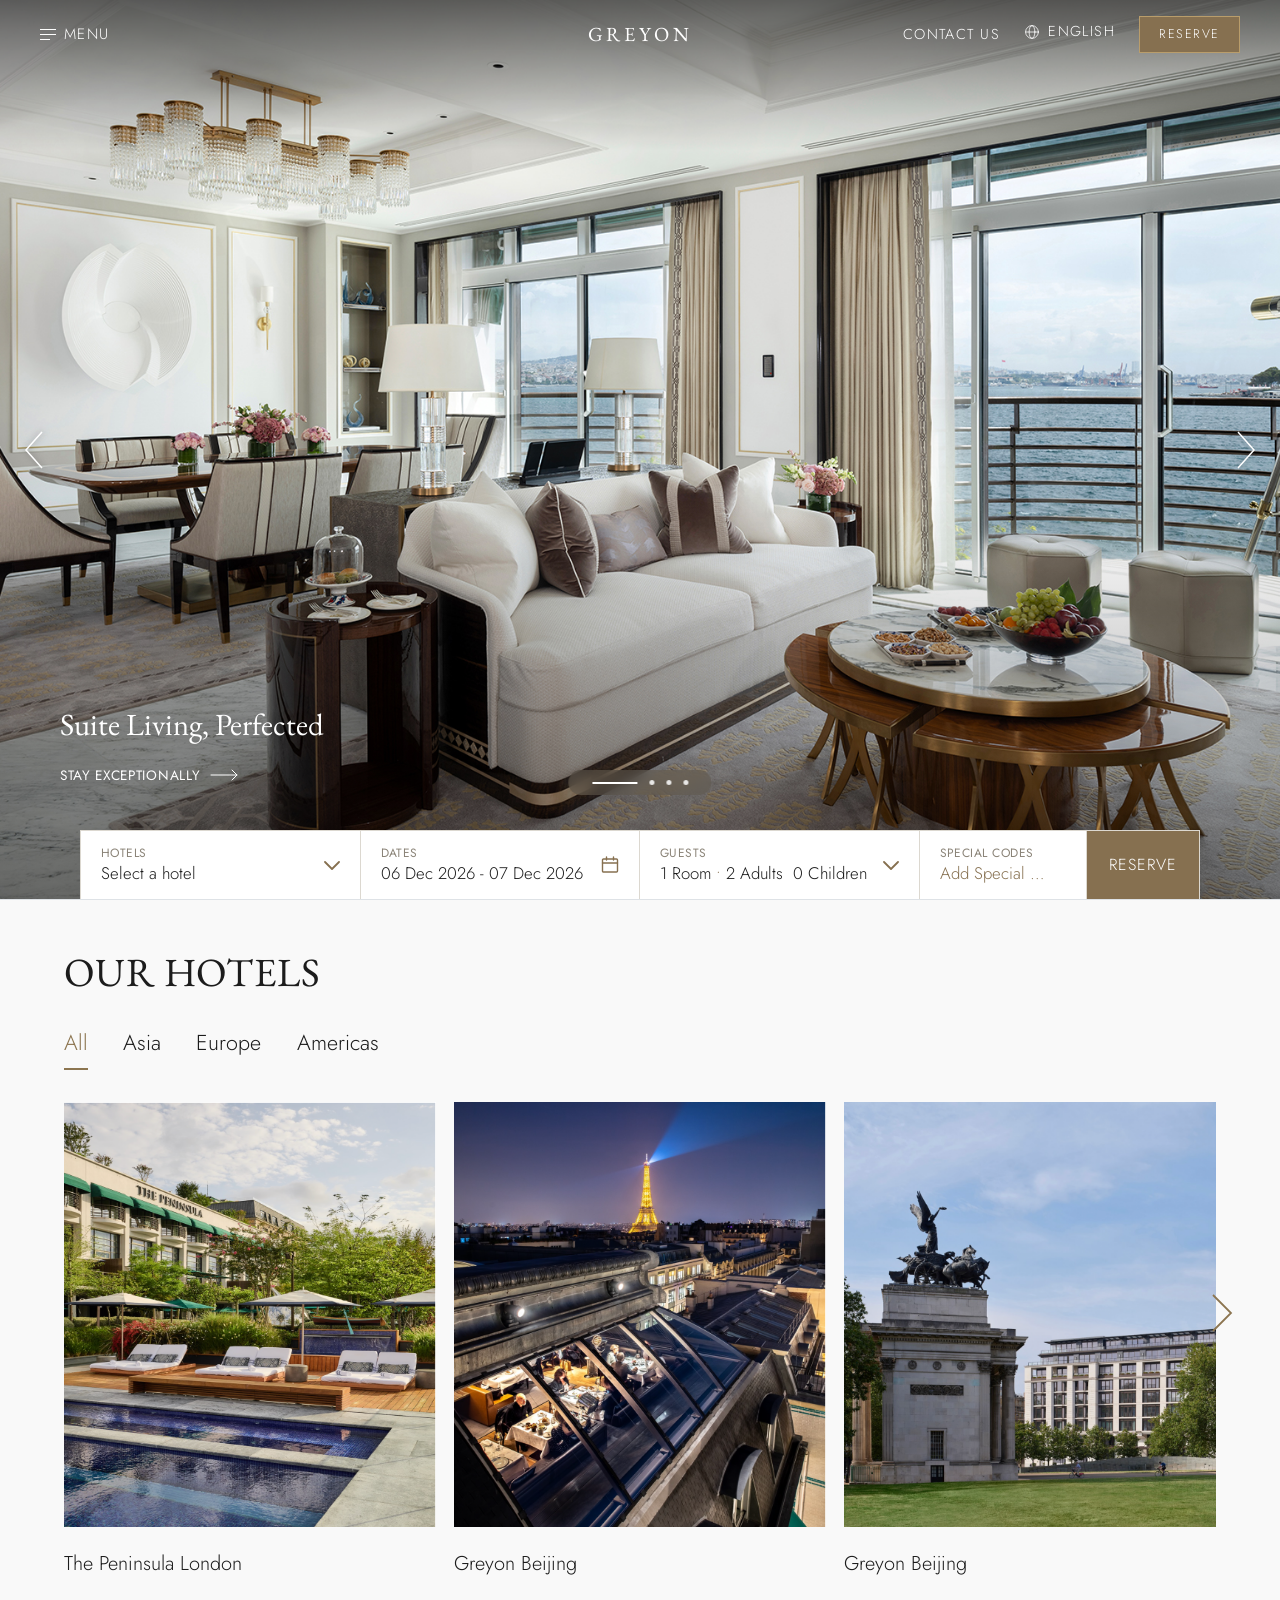
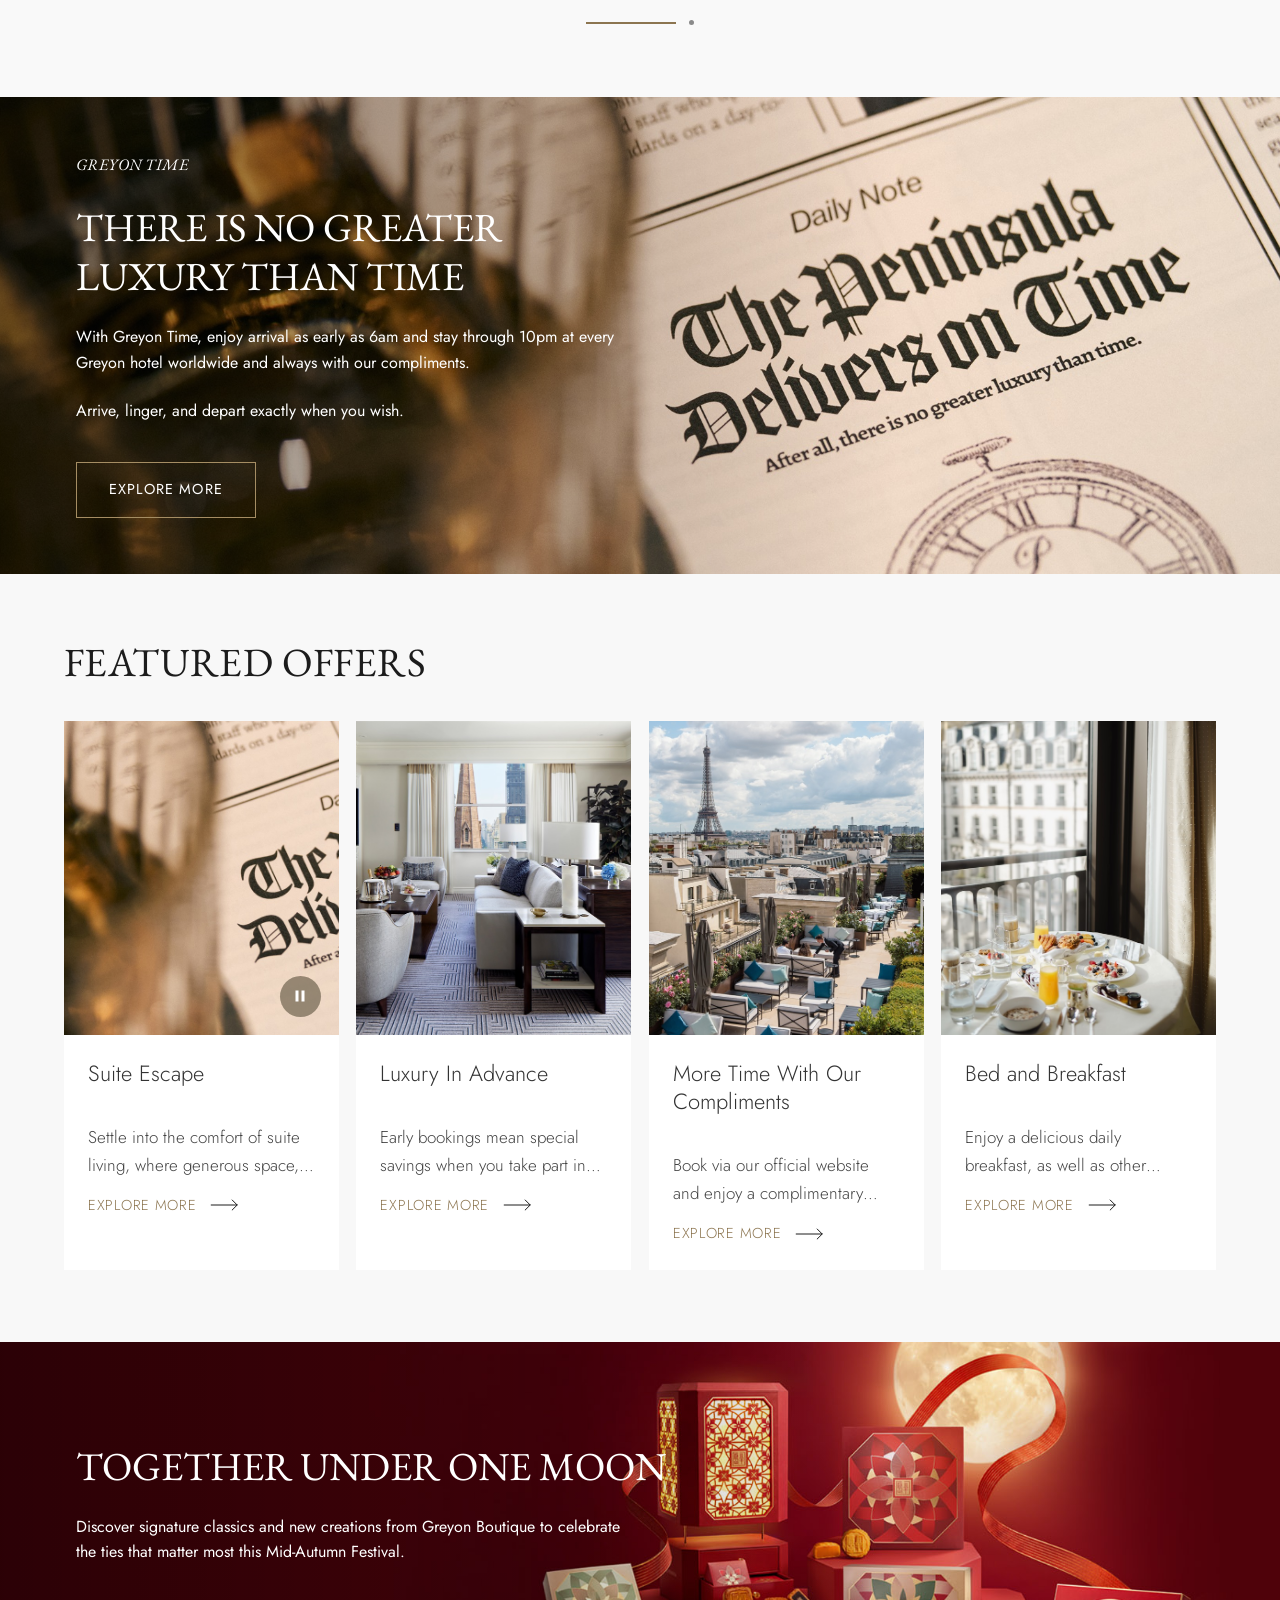
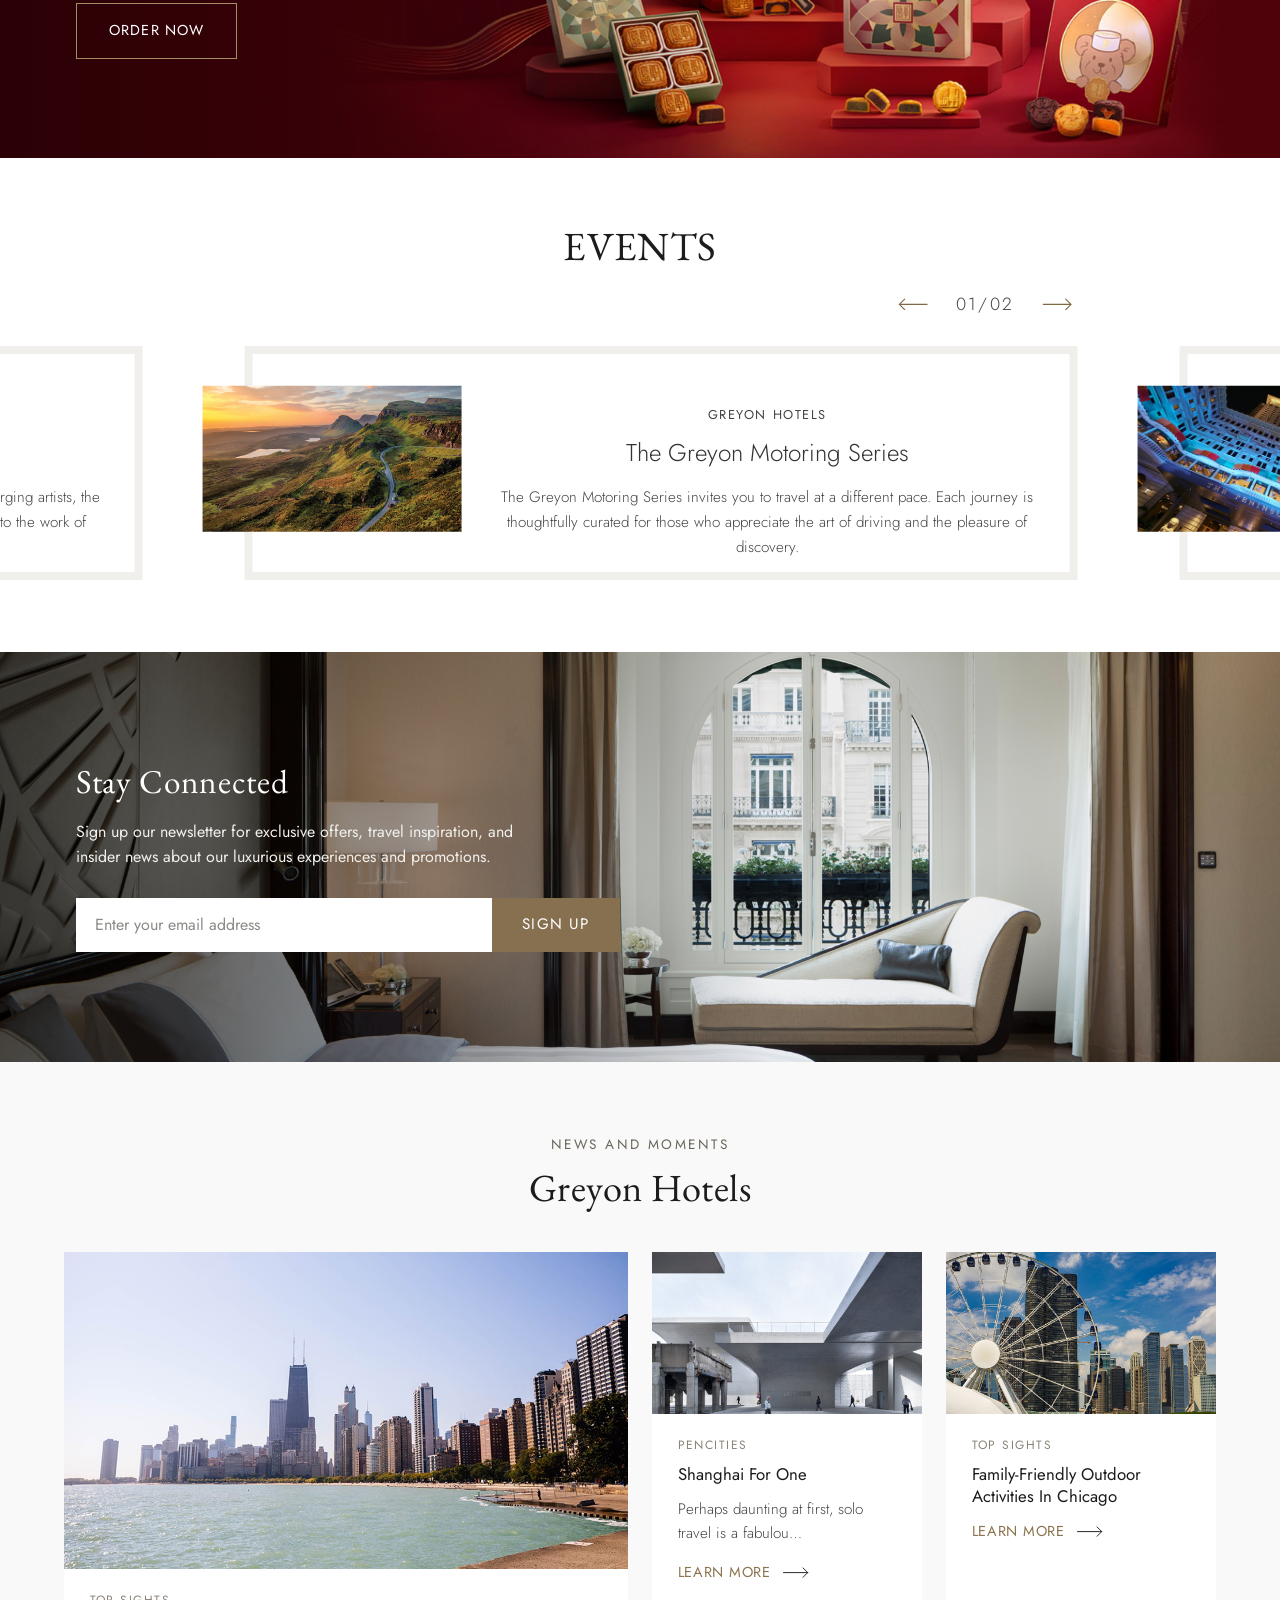
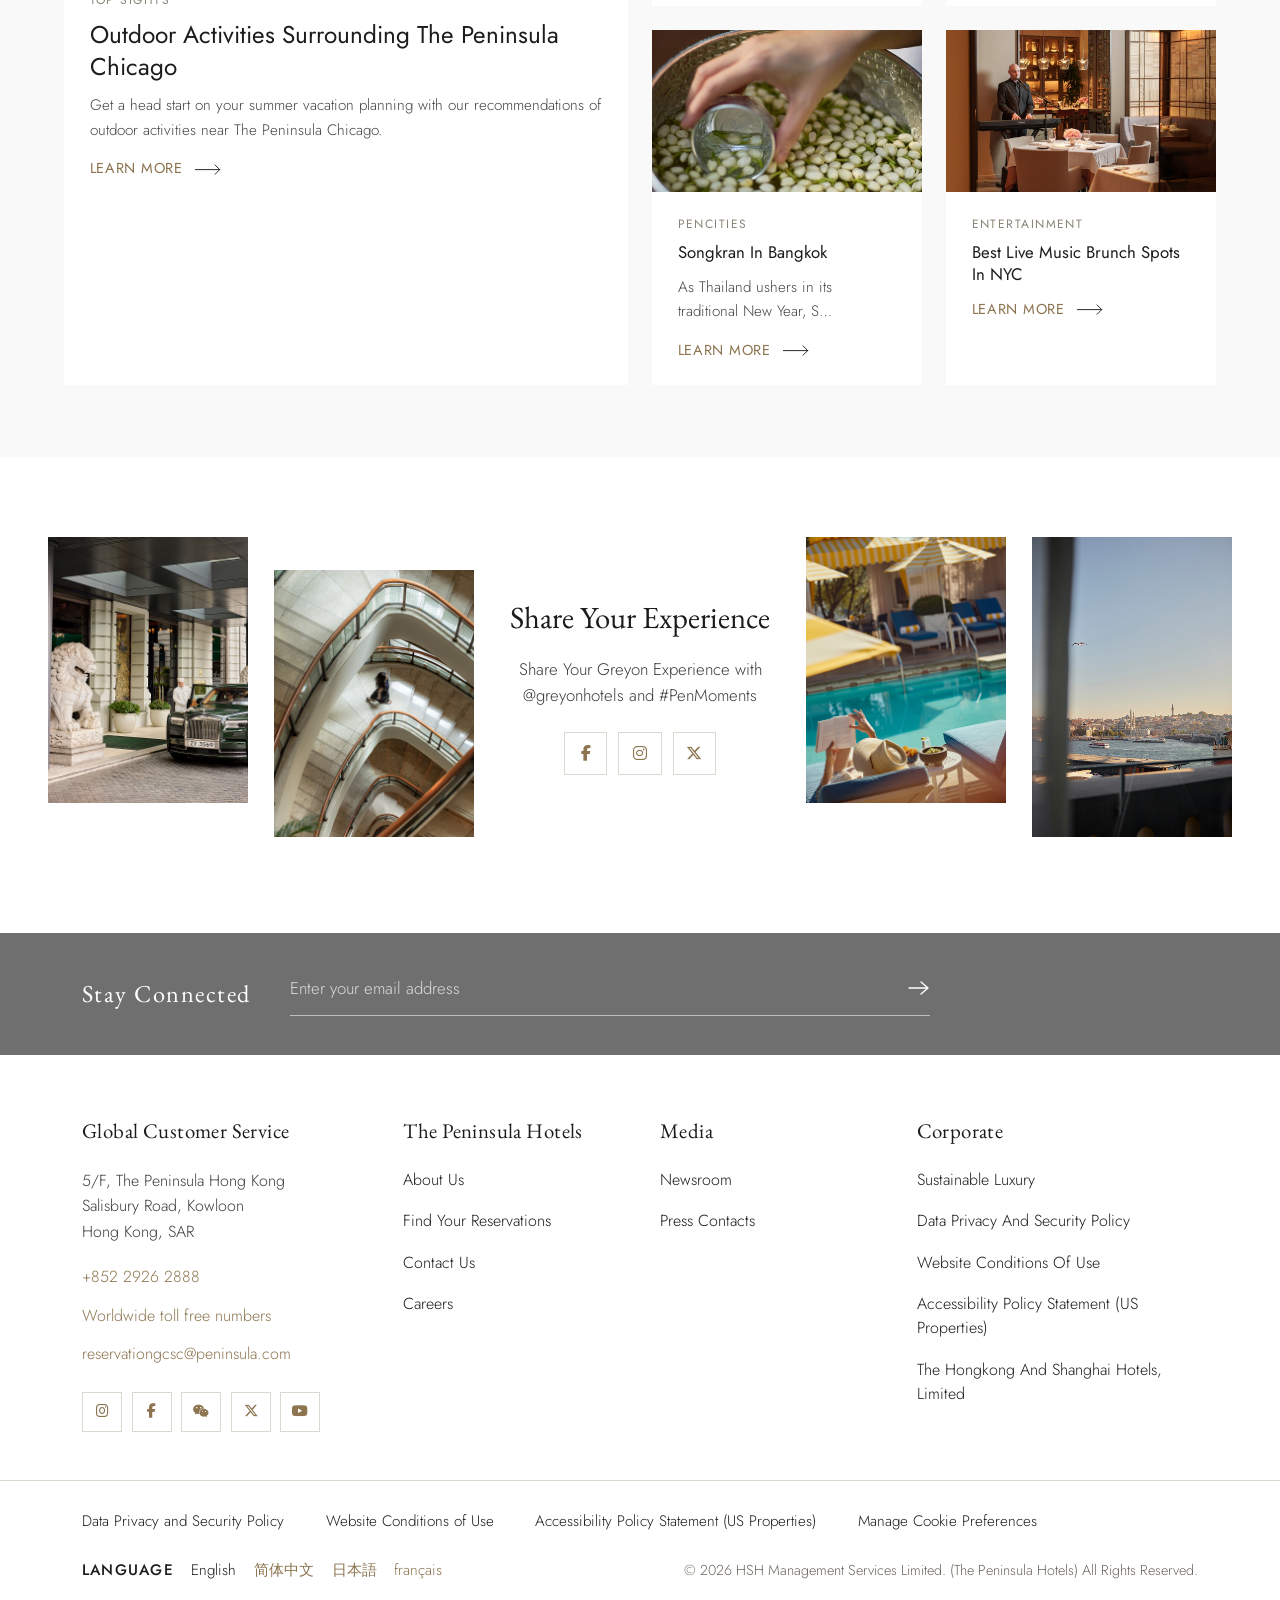
==== commit bd18f6cf: "building page wellness, offer, experience, meeting&celebration, perspective, sustainability" ====
--- a/index.html
+++ b/index.html
@@ -533,6 +533,7 @@
                 aria-label="Back to menu"
               >
                 <i class="fa-solid fa-chevron-left" aria-hidden="true"></i>
+                <span>Back</span>
               </button>
               <h2 class="menu-subtitle">Our Hotels</h2>
             </div>
@@ -560,16 +561,16 @@
                     <a href="meeting&celebration.html"><span>Meetings &amp; Celebrations</span></a>
                   </li>
                   <li>
-                    <a href="#"><span>Wellness</span></a>
+                    <a href="wellness.html"><span>Wellness</span></a>
                   </li>
                   <li>
-                    <a href="#"><span>Signature Events</span></a>
+                    <a href="signature-events.html"><span>Signature Events</span></a>
                   </li>
                   <li>
-                    <a href="#"><span>Perspectives</span></a>
+                    <a href="perspectives.html"><span>Perspectives</span></a>
                   </li>
                   <li>
-                    <a href="#"><span>Sustainability</span></a>
+                    <a href="sustainability.html"><span>Sustainability</span></a>
                   </li>
                 </ul>
               </div>
@@ -579,7 +580,7 @@
                   <span>Global homepage</span>
                   <i class="fa-solid fa-chevron-right" aria-hidden="true"></i>
                 </a>
-                <a href="#">
+                <a href="#" id="selectHotelLink">
                   <span>Select a hotel</span>
                   <i class="fa-solid fa-chevron-right" aria-hidden="true"></i>
                 </a>
@@ -982,7 +983,7 @@
         </div>
       </div>
 
-      <!-- ==== Our Hotels Section === -->
+      <!-- ==== Section1: Our Hotels Section === -->
       <section id="two" class="our-hotel" aria-labelledby="ourHotelsHeading">
         <div class="container-fluid px-5 mt-5">
           <h2 class="oh-title ms-3" id="ourHotelsHeading">OUR HOTELS</h2>
@@ -1411,7 +1412,7 @@
         </div>
       </section>
 
-      <!-- ==== Section three: promo banner | Greyon Time === -->
+      <!-- ==== Section2: promo banner | Greyon Time === -->
       <section id="three" class="promo-banner" aria-labelledby="promoHeading">
         <div class="promo-visual">
           <img class="promo-bg" src="./asset/img/section3-img.jpg" alt="" />
@@ -1446,7 +1447,7 @@
         </div>
       </section>
 
-      <!-- ==== Featured Offers === -->
+      <!-- ==== Section3: Featured Offers === -->
       <section
         id="four"
         class="featured-offers"
@@ -1626,7 +1627,7 @@
         </div>
       </section>
 
-      <!-- ==== Section five: Mid-Autumn banner === -->
+      <!-- ==== Section4: Mid-Autumn banner === -->
       <section
         id="five"
         class="promo-banner promo-banner--red"
@@ -1660,7 +1661,7 @@
         </div>
       </section>
 
-      <!-- ==== Events === -->
+      <!-- ==== Section5: Events === -->
       <section id="events" class="events" aria-labelledby="eventsHeading">
         <h2 class="ev-title text-center" id="eventsHeading">EVENTS</h2>
 
@@ -1782,7 +1783,7 @@
         </div>
       </section>
 
-      <!-- ==== Stay Connected: newsletter signup === -->
+      <!-- ==== Section6: Stay Connected: newsletter signup === -->
       <section id="six" class="stay-connected" aria-labelledby="scHeading">
         <img class="sc-bg" src="./asset/img/section6-img.png" alt="" />
         <div class="sc-shade" aria-hidden="true"></div>
@@ -1816,7 +1817,7 @@
         </div>
       </section>
 
-      <!-- ====Section7 News and Moments === -->
+      <!-- ====Section7: News and Moments === -->
       <section id="news" class="news-moments" aria-labelledby="newsHeading">
         <div class="container-fluid px-5">
           <p class="news-eyebrow text-center">News and Moments</p>
@@ -2009,7 +2010,7 @@
         </div>
       </section>
 
-      <!-- ====Section8 Share Your Experience === -->
+      <!-- ====Section8: Share Your Experience === -->
       <section id="share" class="share-exp" aria-labelledby="shareHeading">
         <div class="container-fluid px-5">
           <div class="se-row">
@@ -2053,6 +2054,7 @@
       </section>
     </main>
 
+    <!-- ==== Footer ==== -->
     <footer class="site-footer">
       <!-- ---------- Stay Connected strip ---------- -->
       <div class="footer-connect">
--- a/asset/CSS/home.css
+++ b/asset/CSS/home.css
@@ -97,7 +97,7 @@
 
 .hero {
   position: relative;
-  height: max(880px, 640px); /* fills the screen, like the reference */
+  height: 100vh;
   overflow: hidden;
 }
 
@@ -2278,27 +2278,25 @@
 
 /* ==========================================================
    Our Hotels section  (all classes prefixed "oh-")
-   Load AFTER home.css:
-   <link rel="stylesheet" href="./CSS/our-hotels.css" />
+   Replaces the whole "Our Hotels section" block in your CSS.
+   Load AFTER home.css if kept as its own file.
    ========================================================== */
-
+ 
 .our-hotel {
   --oh-gold: #8c7550;
   --oh-ink: #1c1c1c;
-  --oh-gap: 1.1rem;
   padding-bottom: 4.5rem;
   color: var(--oh-ink);
 }
-
+ 
 .our-hotel .oh-title {
+  margin: 0;
   font-family: "EB Garamond", Georgia, serif;
+  font-size: 40px;
   font-weight: 400;
-  /* font-size: clamp(2.2rem, 4vw, 3.4rem); */
-  font-size: 40px;
   letter-spacing: 0.01em;
-  margin: 0;
-}
-
+}
+ 
 /* ---------- Region tabs ---------- */
 .our-hotel .oh-tabs {
   display: flex;
@@ -2308,6 +2306,7 @@
   padding: 0;
   list-style: none;
 }
+ 
 .our-hotel .oh-tab {
   padding: 0.35rem 0 0.55rem;
   font-family: "Jost", "Futura", sans-serif;
@@ -2320,39 +2319,70 @@
   cursor: pointer;
   transition: color 0.2s ease, border-color 0.2s ease;
 }
+ 
 .our-hotel .oh-tab:hover { color: var(--oh-gold); }
+ 
 .our-hotel .oh-tab.is-active {
   color: var(--oh-gold);
   border-bottom-color: var(--oh-gold);
 }
+ 
 .our-hotel .oh-tab:focus-visible,
 .our-hotel .oh-arrow:focus-visible,
 .our-hotel .oh-card:focus-visible {
   outline: 2px solid var(--oh-gold);
   outline-offset: 3px;
 }
-
-/* ---------- Carousel ---------- */
+ 
+/* ---------- Carousel ----------
+   The script puts 3 / 2 / 1 cards in each slide (desktop / tablet / phone),
+   so the slide itself no longer scrolls. */
 #hotelsCarousel { position: relative; }
-
+ 
+#hotelsCarousel .hotel-card-row { flex-wrap: nowrap; }
+ 
+#hotelsCarousel .hotel-card-row > .hotel-card,
+#hotelsCarousel .hotel-card-row > .hotel-spacer {
+  flex: 0 0 100%;
+  max-width: 100%;
+}
+ 
+@media (min-width: 768px) {
+  #hotelsCarousel .hotel-card-row > .hotel-card,
+  #hotelsCarousel .hotel-card-row > .hotel-spacer {
+    flex-basis: 50%;
+    max-width: 50%;
+  }
+}
+ 
+@media (min-width: 992px) {
+  #hotelsCarousel .hotel-card-row > .hotel-card,
+  #hotelsCarousel .hotel-card-row > .hotel-spacer {
+    flex-basis: 33.333333%;
+    max-width: 33.333333%;
+  }
+}
+ 
 #hotelsCarousel .oh-card {
   display: block;
   color: inherit;
   text-decoration: none;
 }
+ 
 #hotelsCarousel .oh-media {
-  position: relative;             /* the hover card is positioned inside this */
+  position: relative;             /* hover panel is positioned inside this */
   aspect-ratio: 7 / 8;
   background: #d9d3c7;            /* shows while the photo loads */
-  container-type: inline-size;    /* lets the hover text scale with card width */
-}
+  container-type: inline-size;    /* hover text scales with card width */
+}
+ 
 #hotelsCarousel .oh-media > img {
   display: block;
   width: 100%;
   height: 100%;
   object-fit: cover;
 }
-
+ 
 /* ---------- Hover card: white panel over the photo ---------- */
 #hotelsCarousel .oh-hover {
   position: absolute;
@@ -2366,15 +2396,17 @@
   box-shadow: 0 0 5px rgba(0, 0, 0, 0.18);
   opacity: 0;
   visibility: hidden;
-  transition: opacity 0.5s ease, visibility 0s linear 0.3s;
-}
+  transition: opacity 0.5s ease, visibility 0s linear 0.5s;
+}
+ 
 #hotelsCarousel .oh-hover img {
   display: block;
+  flex: none;
   width: 100%;
   aspect-ratio: 16 / 9;
   object-fit: cover;
-  flex: none;
-}
+}
+ 
 #hotelsCarousel .oh-hover-name {
   margin: 1.4rem 0 0;
   font-family: "Jost", "Futura", sans-serif;
@@ -2382,6 +2414,7 @@
   font-weight: 400;
   color: #000;
 }
+ 
 #hotelsCarousel .oh-hover-desc {
   display: -webkit-box;
   -webkit-box-orient: vertical;
@@ -2395,11 +2428,13 @@
   line-height: 1.7;
   color: #3d3d3d;
 }
+ 
 #hotelsCarousel .oh-explore {
   display: inline-flex;
   align-items: center;
   gap: 0.8rem;
-  margin-top: 1.2rem;
+  margin-top: auto;               /* pinned to the bottom of the panel */
+  padding-top: 1.2rem;
   font-family: "Jost", "Futura", sans-serif;
   font-size: clamp(0.85rem, 3cqw, 1.1rem);
   font-weight: 300;
@@ -2407,14 +2442,15 @@
   text-transform: uppercase;
   color: var(--oh-gold);
 }
+ 
 #hotelsCarousel .oh-explore svg {
+  flex: none;
   width: 2.2rem;
   height: 0.8rem;
   color: var(--oh-ink);
-  flex: none;
-}
-
-/* Show the card on mouse hover (hover-capable devices) and on keyboard focus */
+}
+ 
+/* Show on mouse hover (hover-capable devices) and on keyboard focus */
 @media (hover: hover) {
   #hotelsCarousel .oh-card:hover .oh-hover {
     opacity: 1;
@@ -2422,22 +2458,25 @@
     transition-delay: 0s;
   }
 }
+ 
 #hotelsCarousel .oh-card:focus-visible .oh-hover {
   opacity: 1;
   visibility: visible;
   transition-delay: 0s;
 }
+ 
 #hotelsCarousel .oh-name {
   margin: 1.3rem 0 0;
   font-family: "Jost", "Futura", sans-serif;
   font-size: 20px;
   font-weight: 300;
 }
-
-/* ---------- Arrows ---------- */
+ 
+/* ---------- Arrows ----------
+   Centred on the photos: 3.2rem ≈ half of (name + indicator spacing) below them. */
 #hotelsCarousel .oh-arrow {
   position: absolute;
-  top: 38%;
+  top: calc(50% - 3.2rem);
   transform: translateY(-50%);
   z-index: 5;
   display: flex;
@@ -2451,11 +2490,12 @@
   border: 0;
   cursor: pointer;
 }
+ 
 #hotelsCarousel .oh-arrow svg { width: 1.5rem; height: 2.5rem; }
 #hotelsCarousel .oh-arrow--prev { left: -2.8rem; }
 #hotelsCarousel .oh-arrow--next { right: -2.8rem; }
 #hotelsCarousel .oh-arrow[hidden] { display: none; }
-
+ 
 /* ---------- Indicators: active = long line, others = dots ---------- */
 #hotelsCarousel .oh-indicators {
   position: static;
@@ -2464,7 +2504,9 @@
   gap: 0.8rem;
   margin: 2.6rem 0 0;
 }
+ 
 #hotelsCarousel .oh-indicators[hidden] { display: none; }
+ 
 #hotelsCarousel .oh-indicators button {
   box-sizing: border-box;
   flex: none;
@@ -2477,31 +2519,63 @@
   background-color: #8a8a8a;
   opacity: 1;
   text-indent: -999px;
+  overflow: hidden;
   transition: width 0.35s ease, border-radius 0.35s ease, background-color 0.35s ease;
 }
+ 
 #hotelsCarousel .oh-indicators button.active {
   width: 90px;
   height: 2px;
   border-radius: 0;
   background-color: var(--oh-gold);
 }
-
+ 
 /* ---------- Responsive ---------- */
 @media (max-width: 1399.98px) {
   #hotelsCarousel .oh-arrow--prev { left: -1.6rem; }
   #hotelsCarousel .oh-arrow--next { right: -1.6rem; }
 }
+ 
 @media (max-width: 767.98px) {
-  .our-hotel .oh-tabs { gap: 0.4rem 1.5rem; }
+  /* match the page gutters used by the other sections */
+  .our-hotel { padding-bottom: 3.5rem; }
+ 
+  .our-hotel .container-fluid {
+    padding-left: 1.25rem !important;
+    padding-right: 1.25rem !important;
+  }
+ 
+  .our-hotel .oh-title,
+  .our-hotel .container-fluid > .mx-3 {
+    margin-left: 0 !important;
+    margin-right: 0 !important;
+  }
+ 
+  .our-hotel .oh-title { font-size: clamp(2rem, 9vw, 2.7rem); }
+  .our-hotel .oh-tabs { gap: 0.4rem 1.5rem; margin-bottom: 1.5rem; }
   .our-hotel .oh-tab { font-size: 1.15rem; }
-  #hotelsCarousel .oh-arrow { top: 30%; }
-  #hotelsCarousel .oh-arrow--prev { left: -1.3rem; }
-  #hotelsCarousel .oh-arrow--next { right: -1.3rem; }
-}
+ 
+  /* no room outside the page edge: arrows sit on the photo instead */
+  #hotelsCarousel .oh-arrow {
+    width: 2rem;
+    height: 3rem;
+    color: #fff;
+    filter: drop-shadow(0 0 3px rgba(0, 0, 0, 0.5));
+  }
+  #hotelsCarousel .oh-arrow svg { width: 1.1rem; height: 1.9rem; }
+  #hotelsCarousel .oh-arrow--prev { left: 0.25rem; }
+  #hotelsCarousel .oh-arrow--next { right: 0.25rem; }
+ 
+  #hotelsCarousel .oh-indicators { margin-top: 2rem; }
+  #hotelsCarousel .oh-indicators button.active { width: 56px; }
+}
+ 
 @media (prefers-reduced-motion: reduce) {
+  #hotelsCarousel .carousel-item,
   #hotelsCarousel .oh-hover,
   #hotelsCarousel .oh-indicators button { transition: none; }
 }
+ 
 
 
 /* ==========================================================
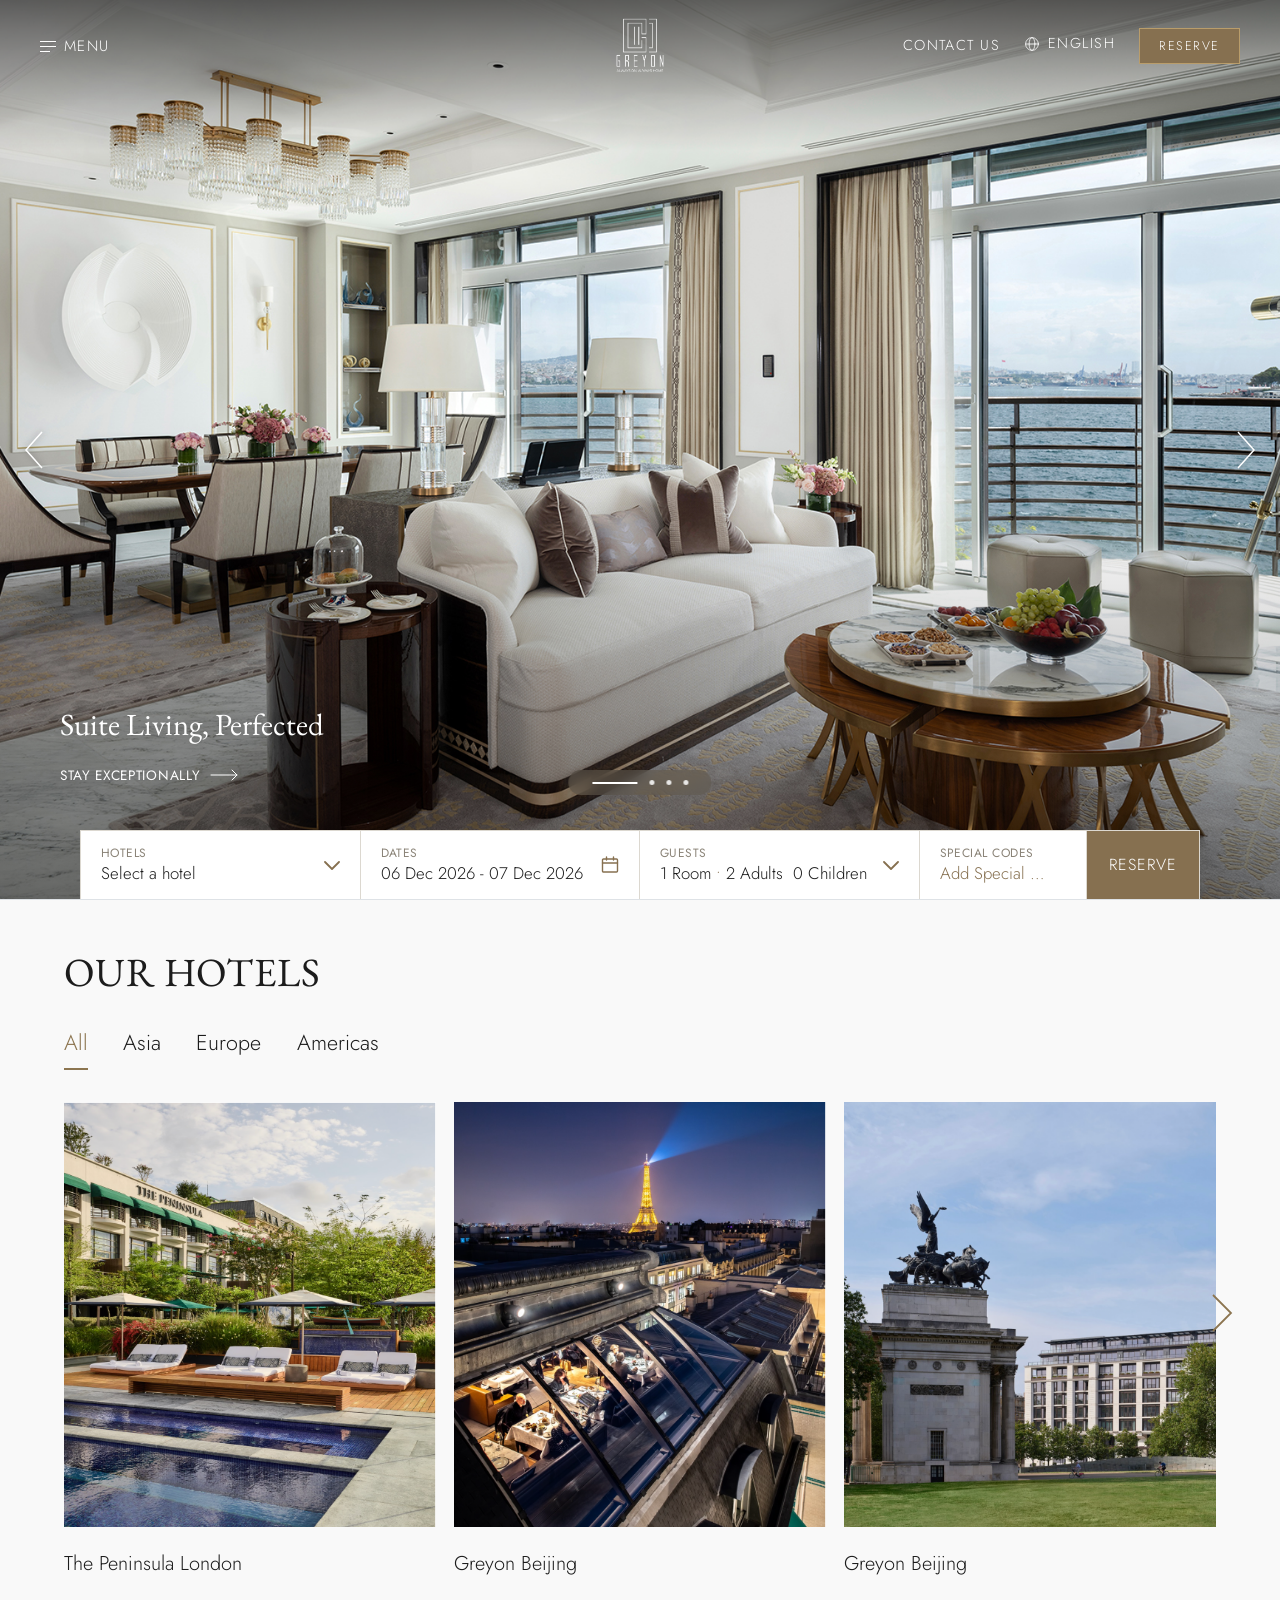
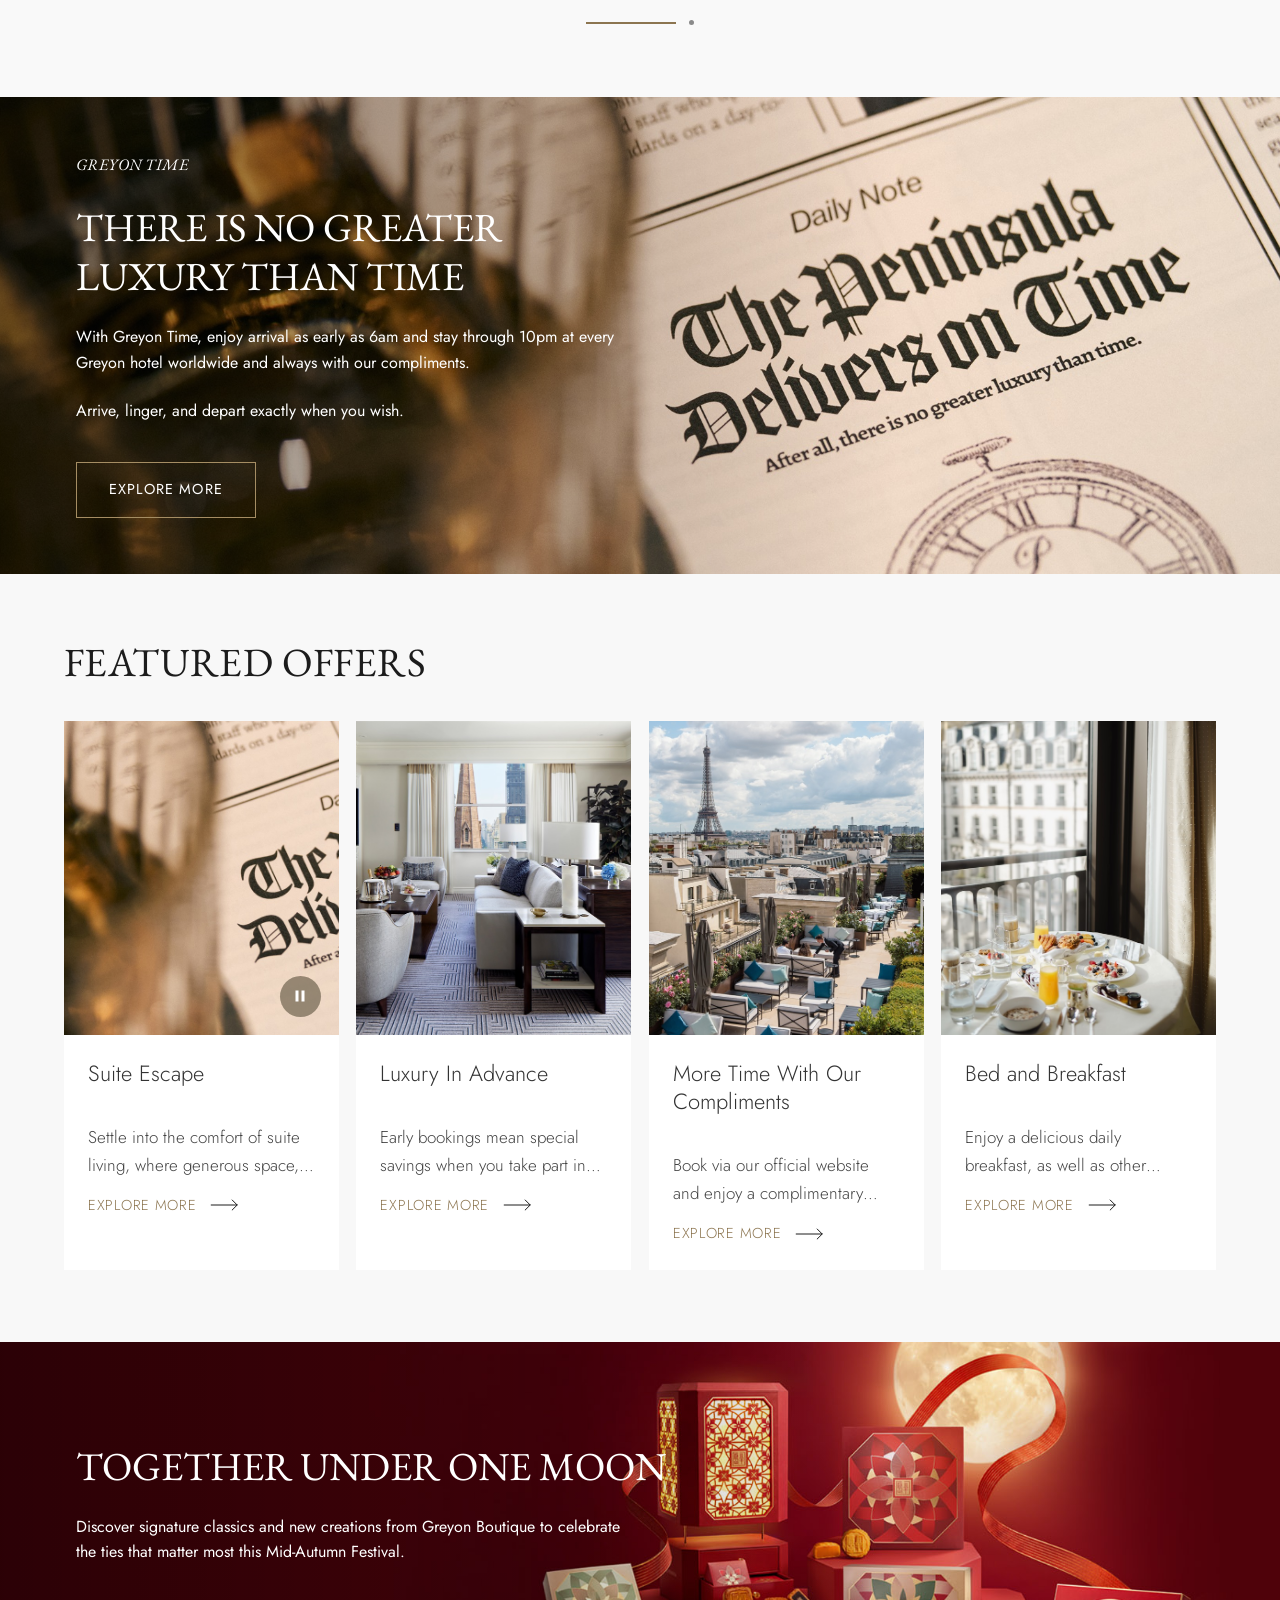
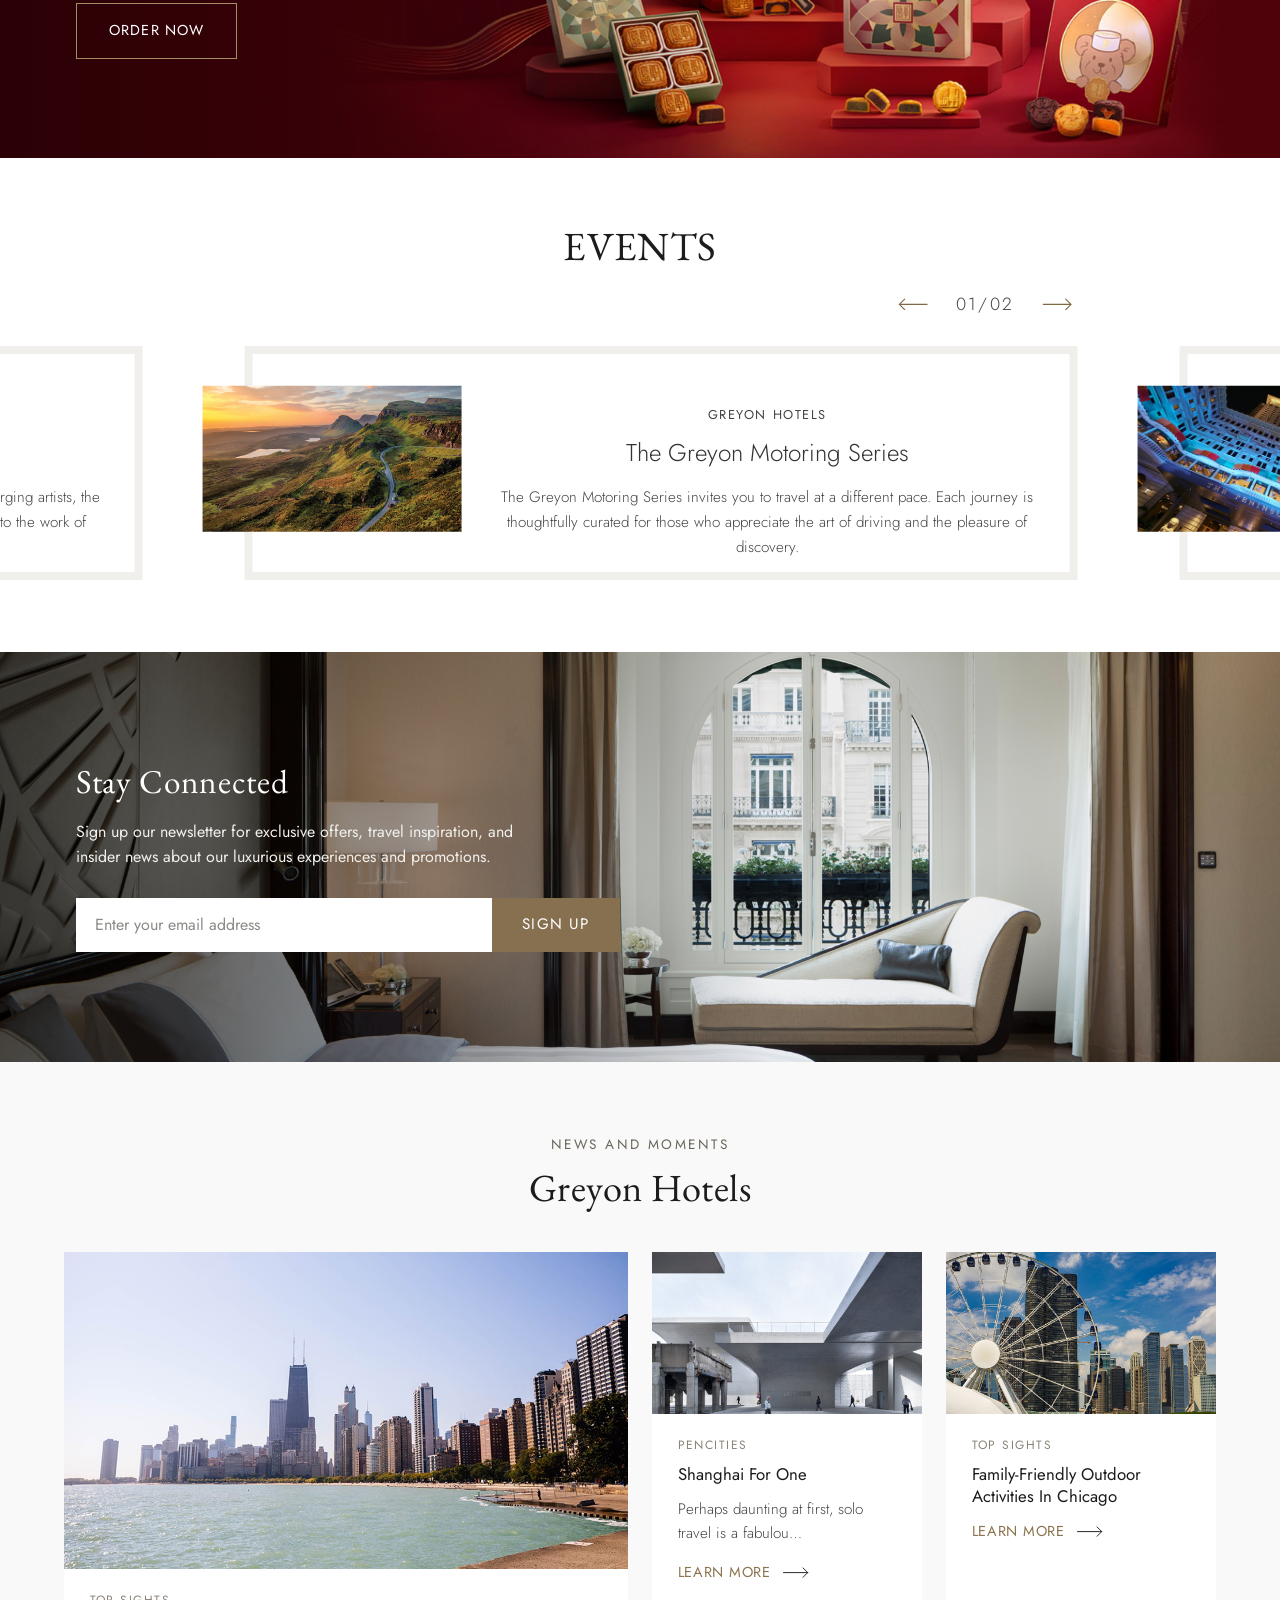
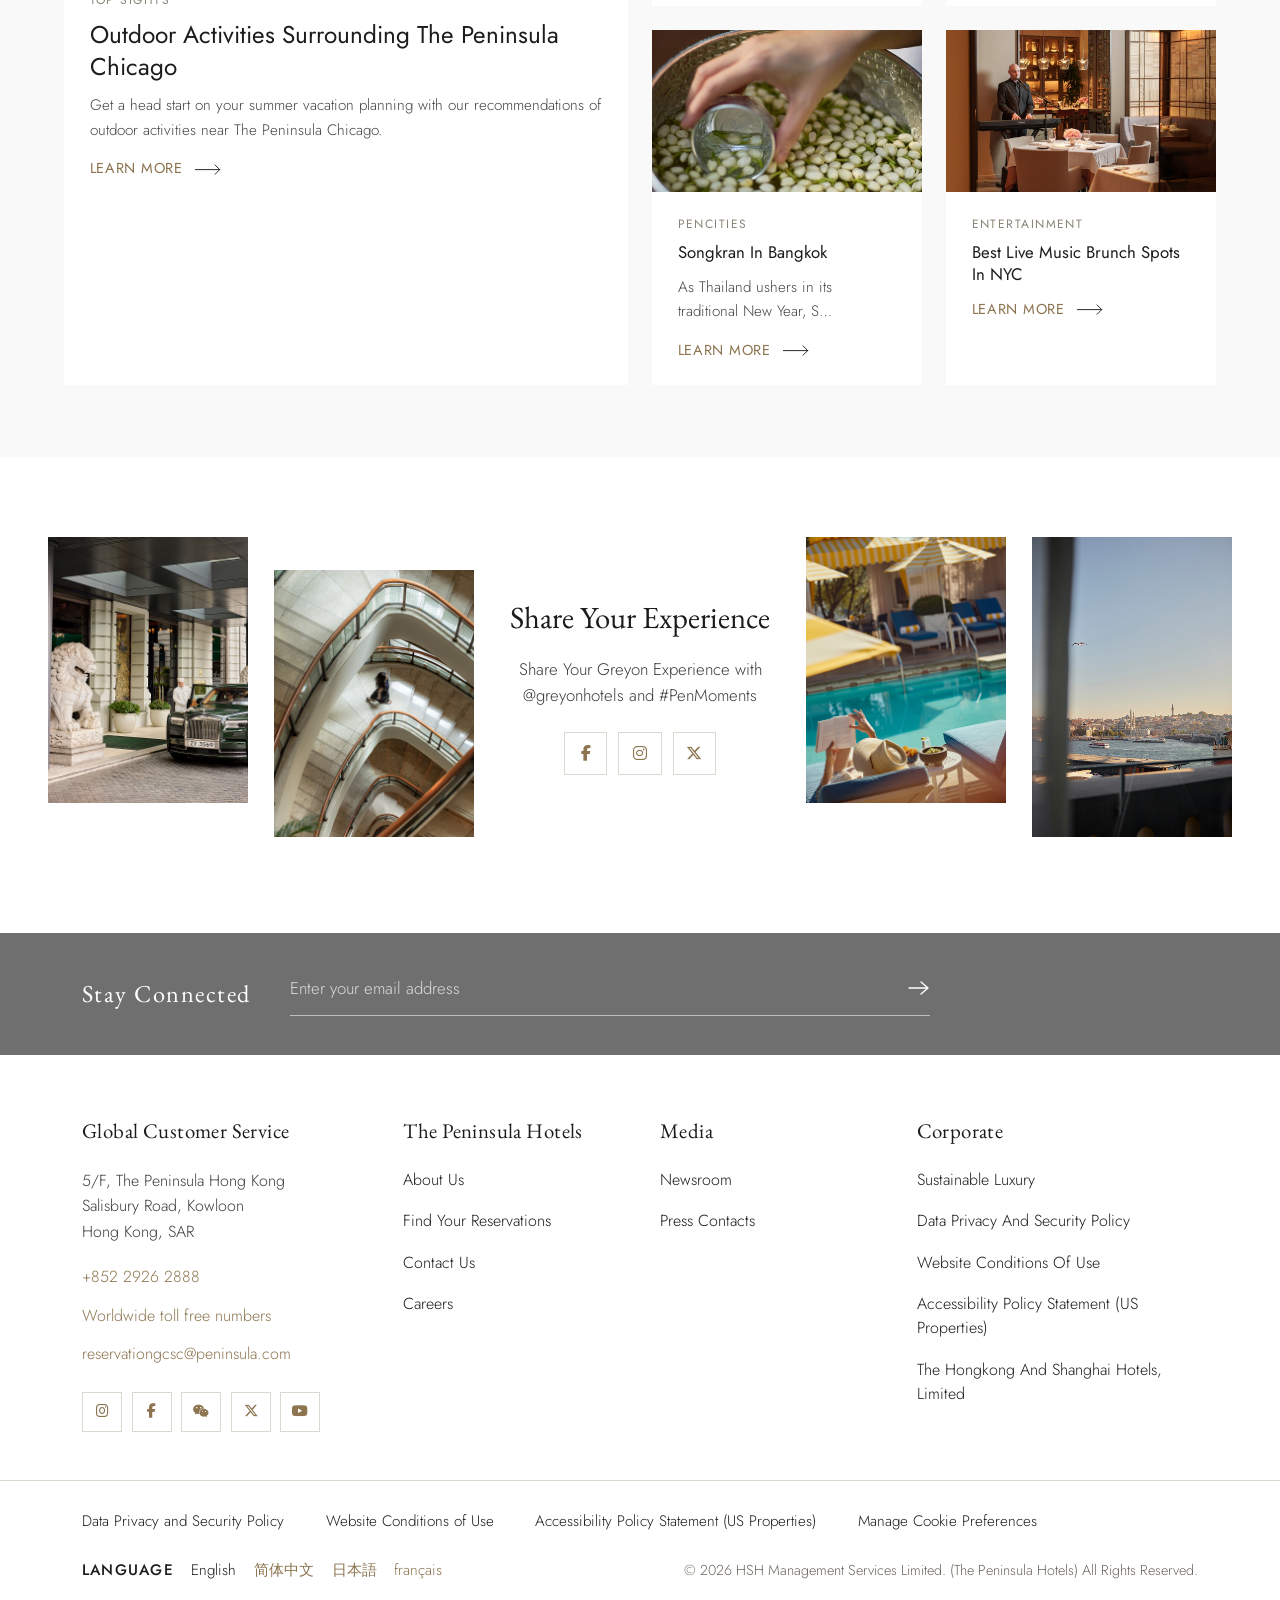
==== commit 003cae3c: "fix logo" ====
--- a/index.html
+++ b/index.html
@@ -58,7 +58,15 @@
 
           <!-- CENTER -->
           <div class="brand">
-            <a href="index.html" class="text-decoration-none">Greyon</a>
+            <a href="index.html" class="text-decoration-none" aria-label="Greyon home">
+              <img
+                src="./asset/img/greyon_logo_white.png"
+                data-logo-default="./asset/img/greyon_logo_white.png"
+                data-logo-scrolled="./asset/img/greyon_logo.png"
+                alt="Greyon logo"
+                class="brand-logo"
+              />
+            </a>
           </div>
 
           <!-- RIGHT (desktop only, hidden below 992px) -->
--- a/asset/CSS/home.css
+++ b/asset/CSS/home.css
@@ -707,12 +707,12 @@
     transition: color 0.2s ease;
   }
 
-  .mobile-actions > * + * {
-    border-left: 1px solid var(--peninsula-rule);
-  }
-
   .mobile-actions button {
-    border-left: 1px solid var(--peninsula-rule);
+    border-left: 0;
+  }
+
+  .mobile-actions button {
+    border-left: 0;
   }
 
   .mobile-actions a:hover,
--- a/asset/CSS/header.css
+++ b/asset/CSS/header.css
@@ -5,6 +5,10 @@
   left: 0;
   width: 100%;
   z-index: 5;
+}
+.brand-logo{
+  width: 60px;
+  height: 60px;
 }
 
 .peninsula-header::before {
@@ -478,7 +482,7 @@
   }
 
   .mobile-actions > * + * {
-    border-left: 1px solid var(--peninsula-rule);
+    border-left: 0;
   }
 
   .peninsula-menu,
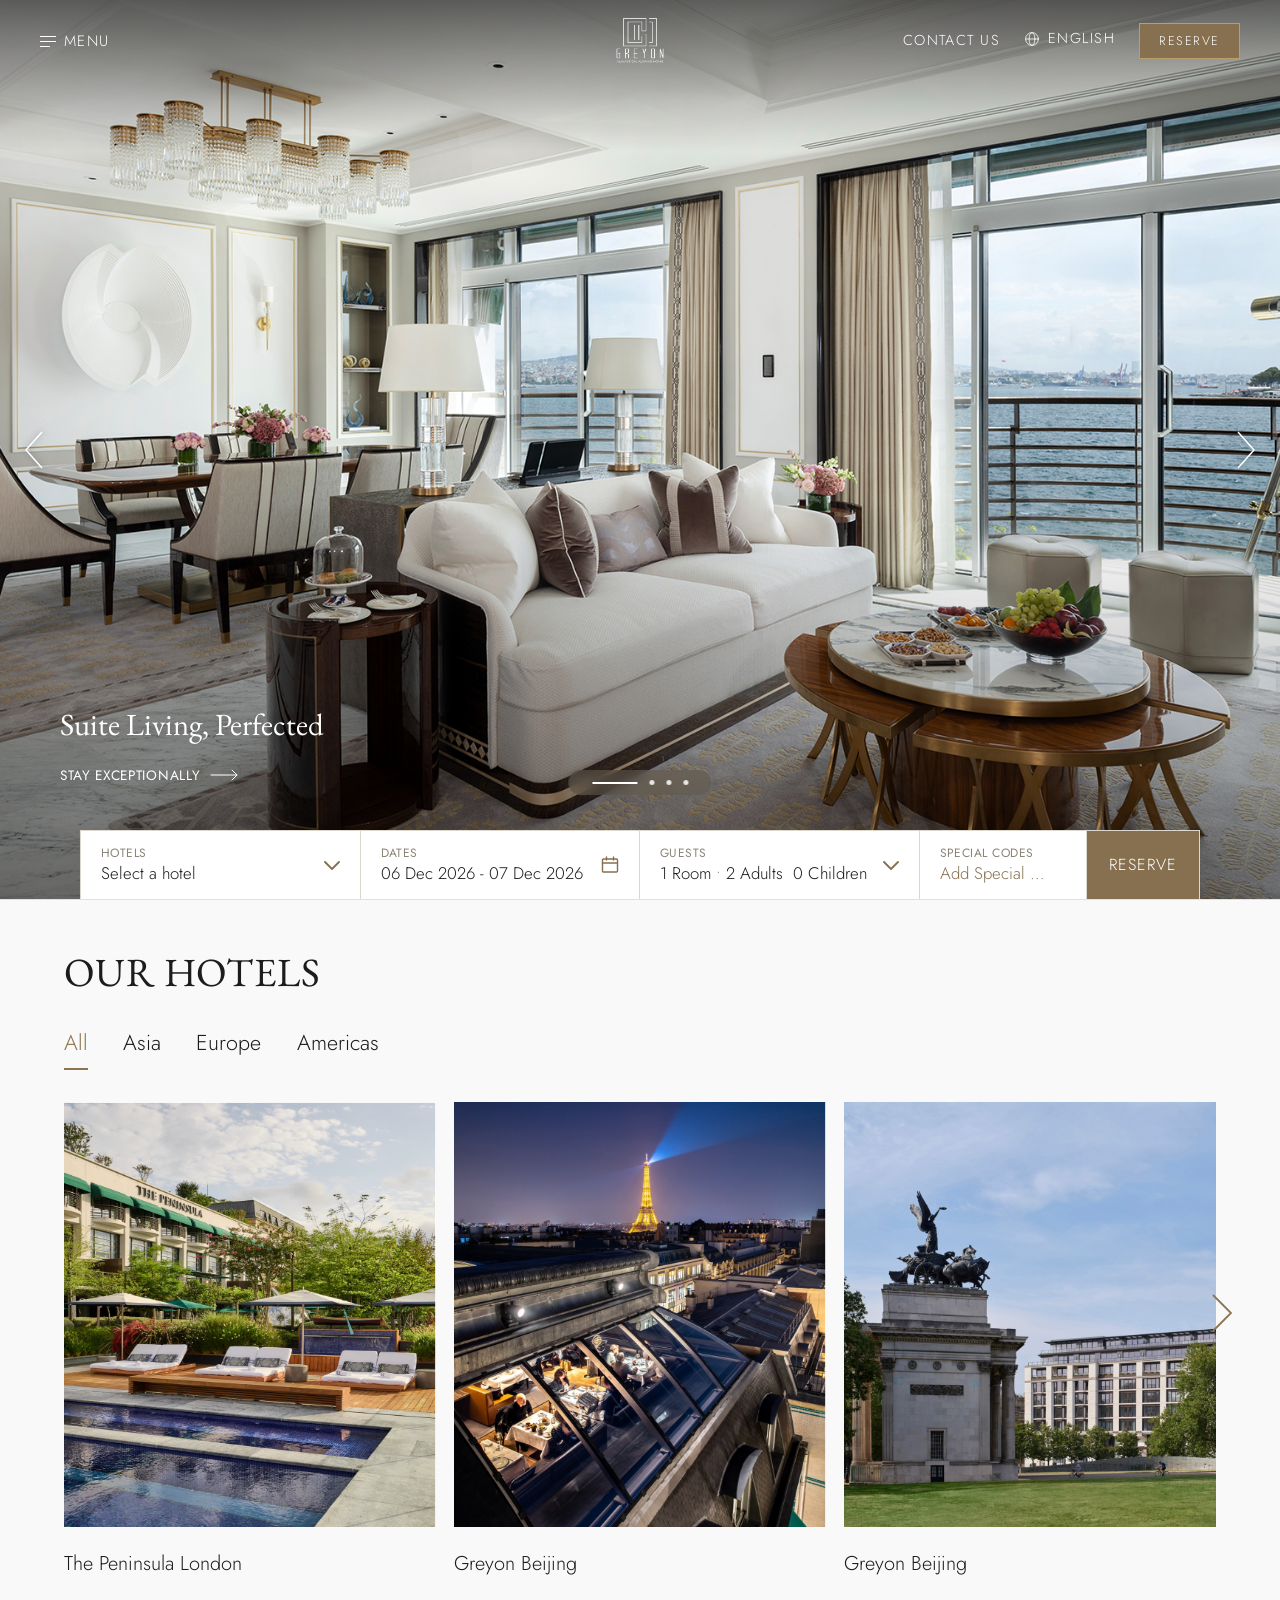
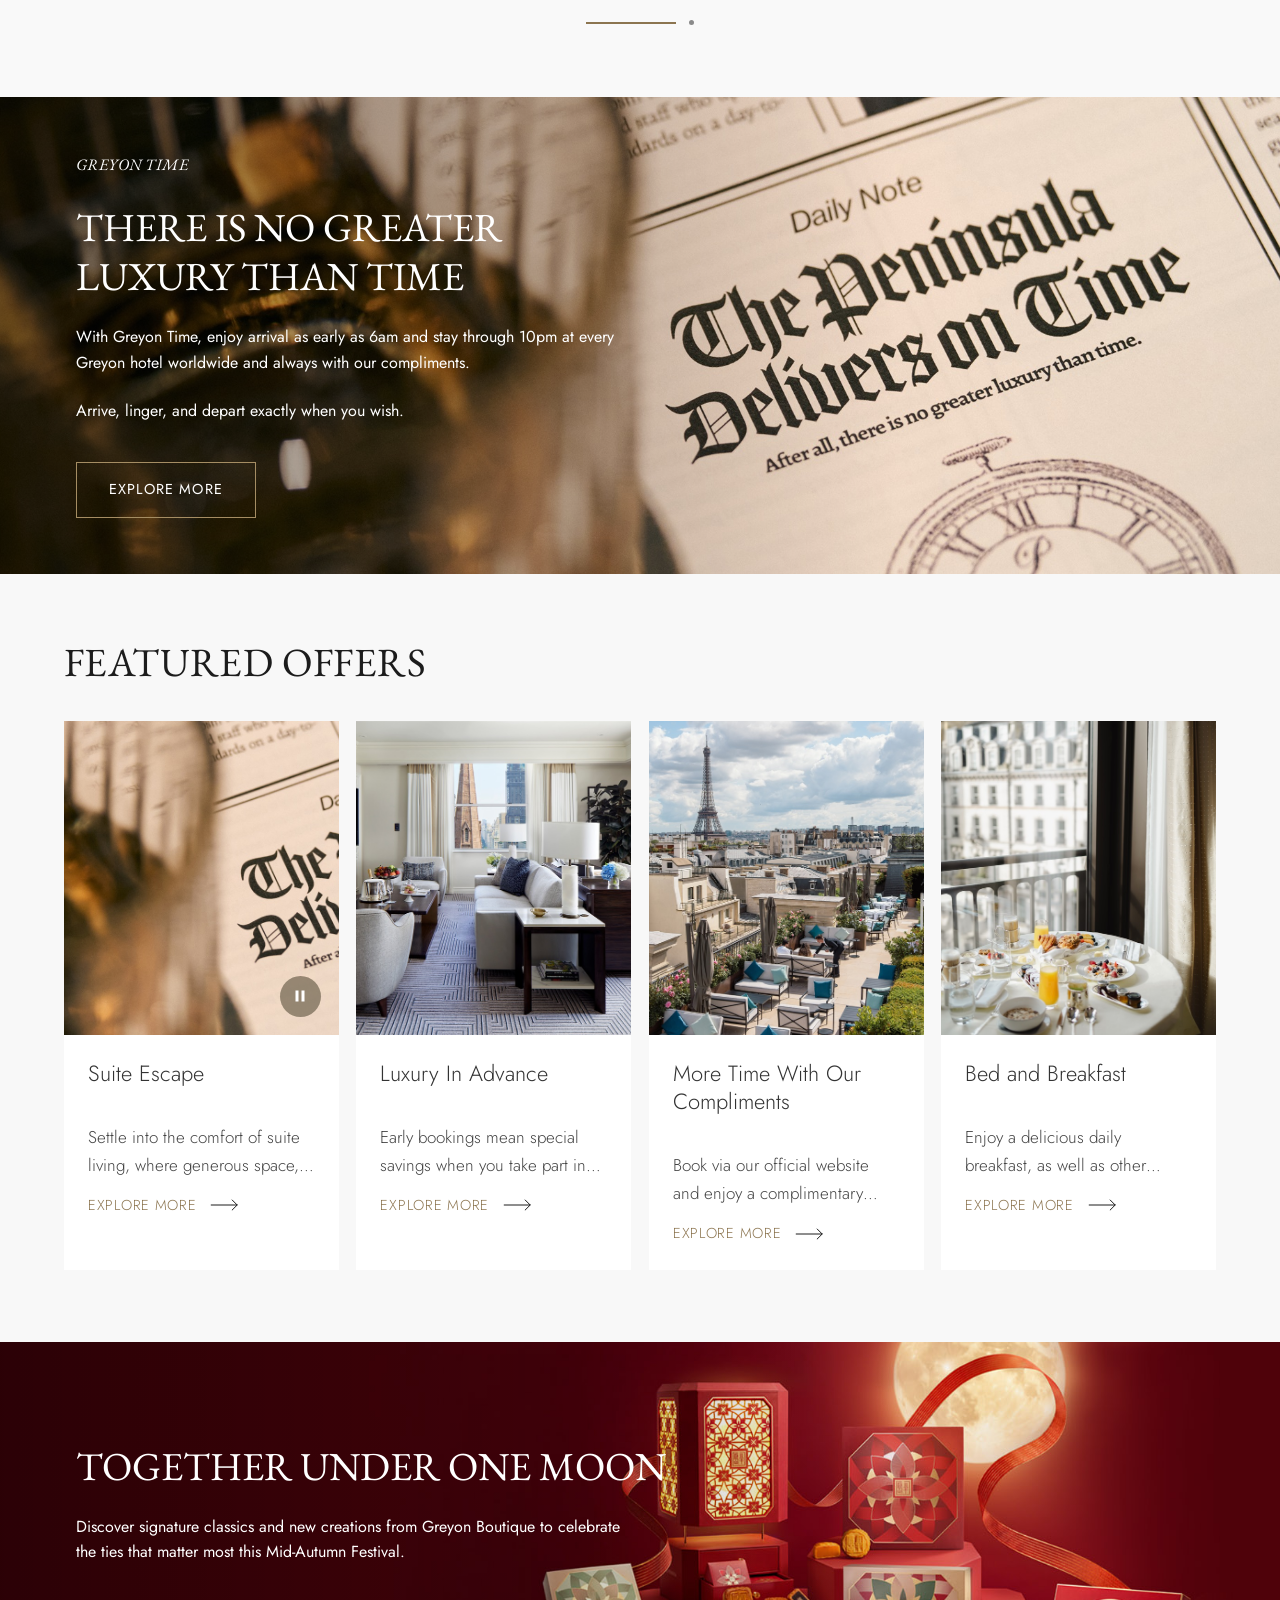
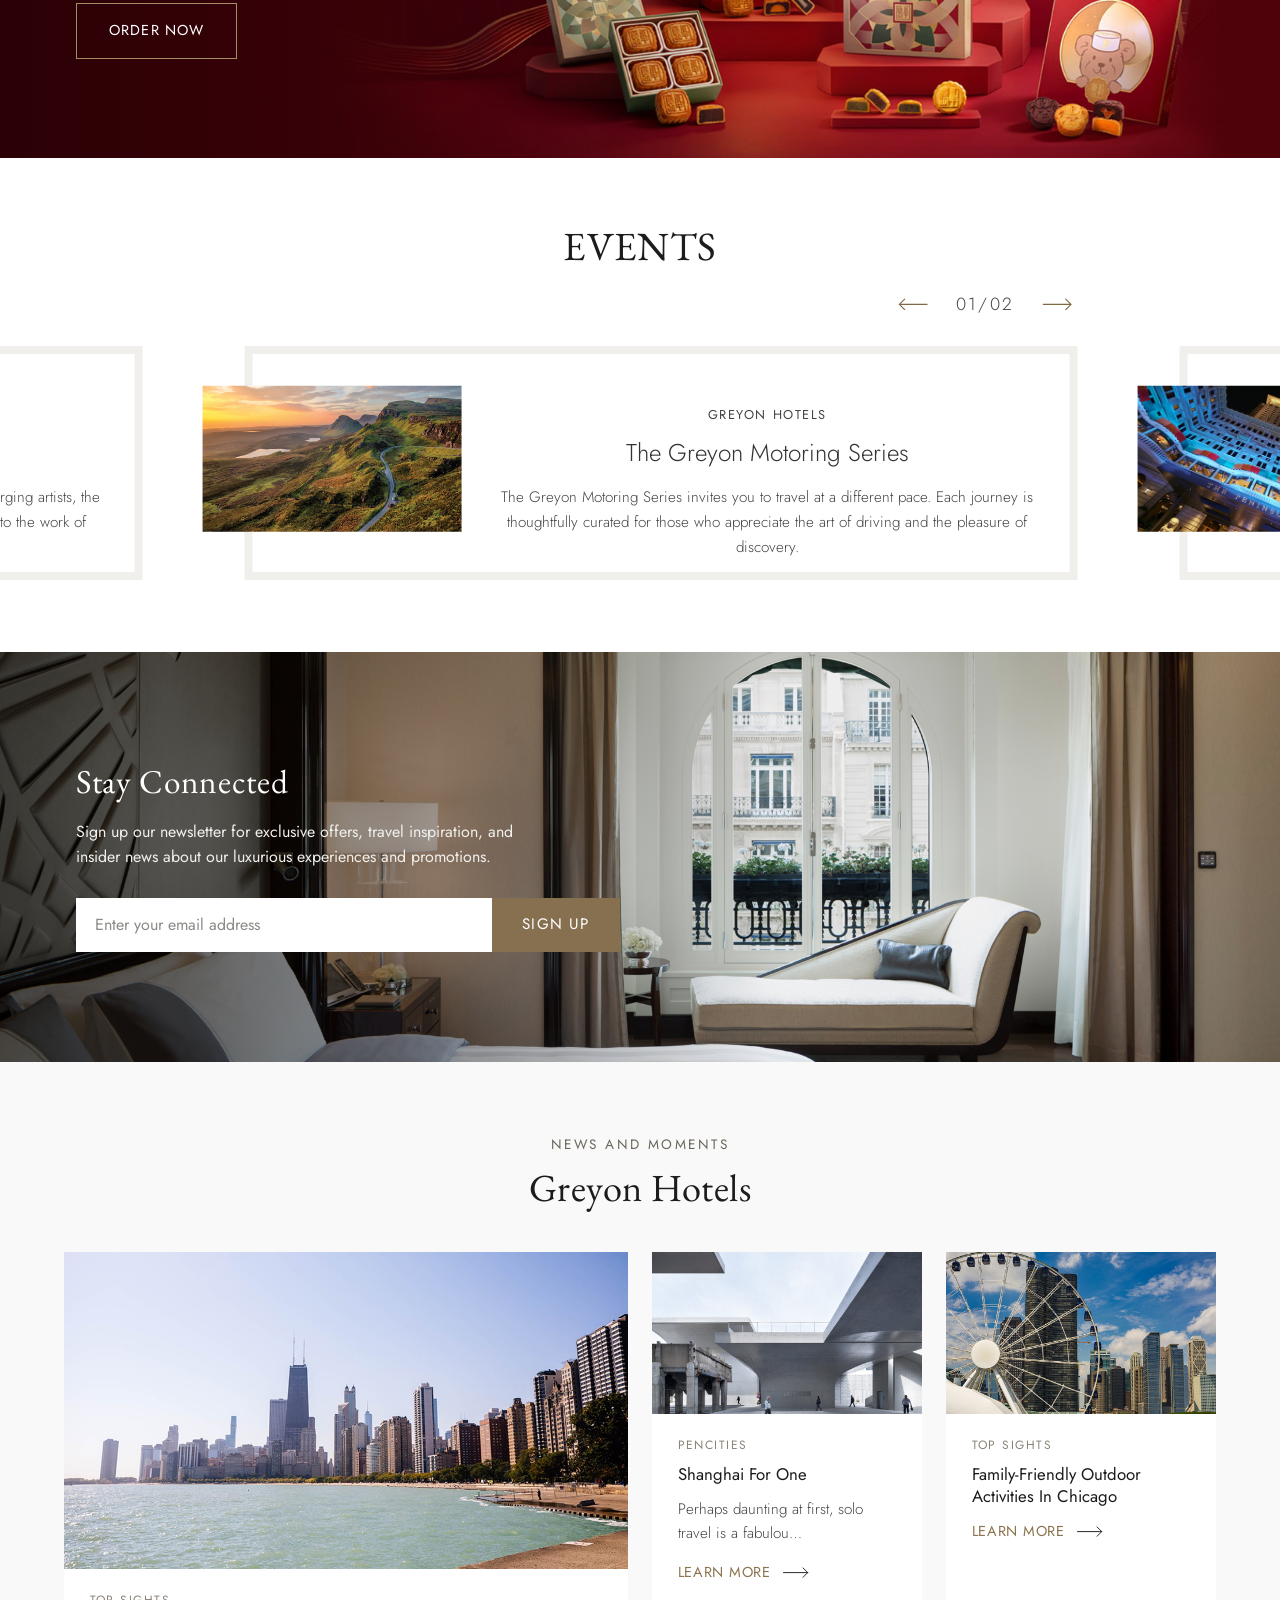
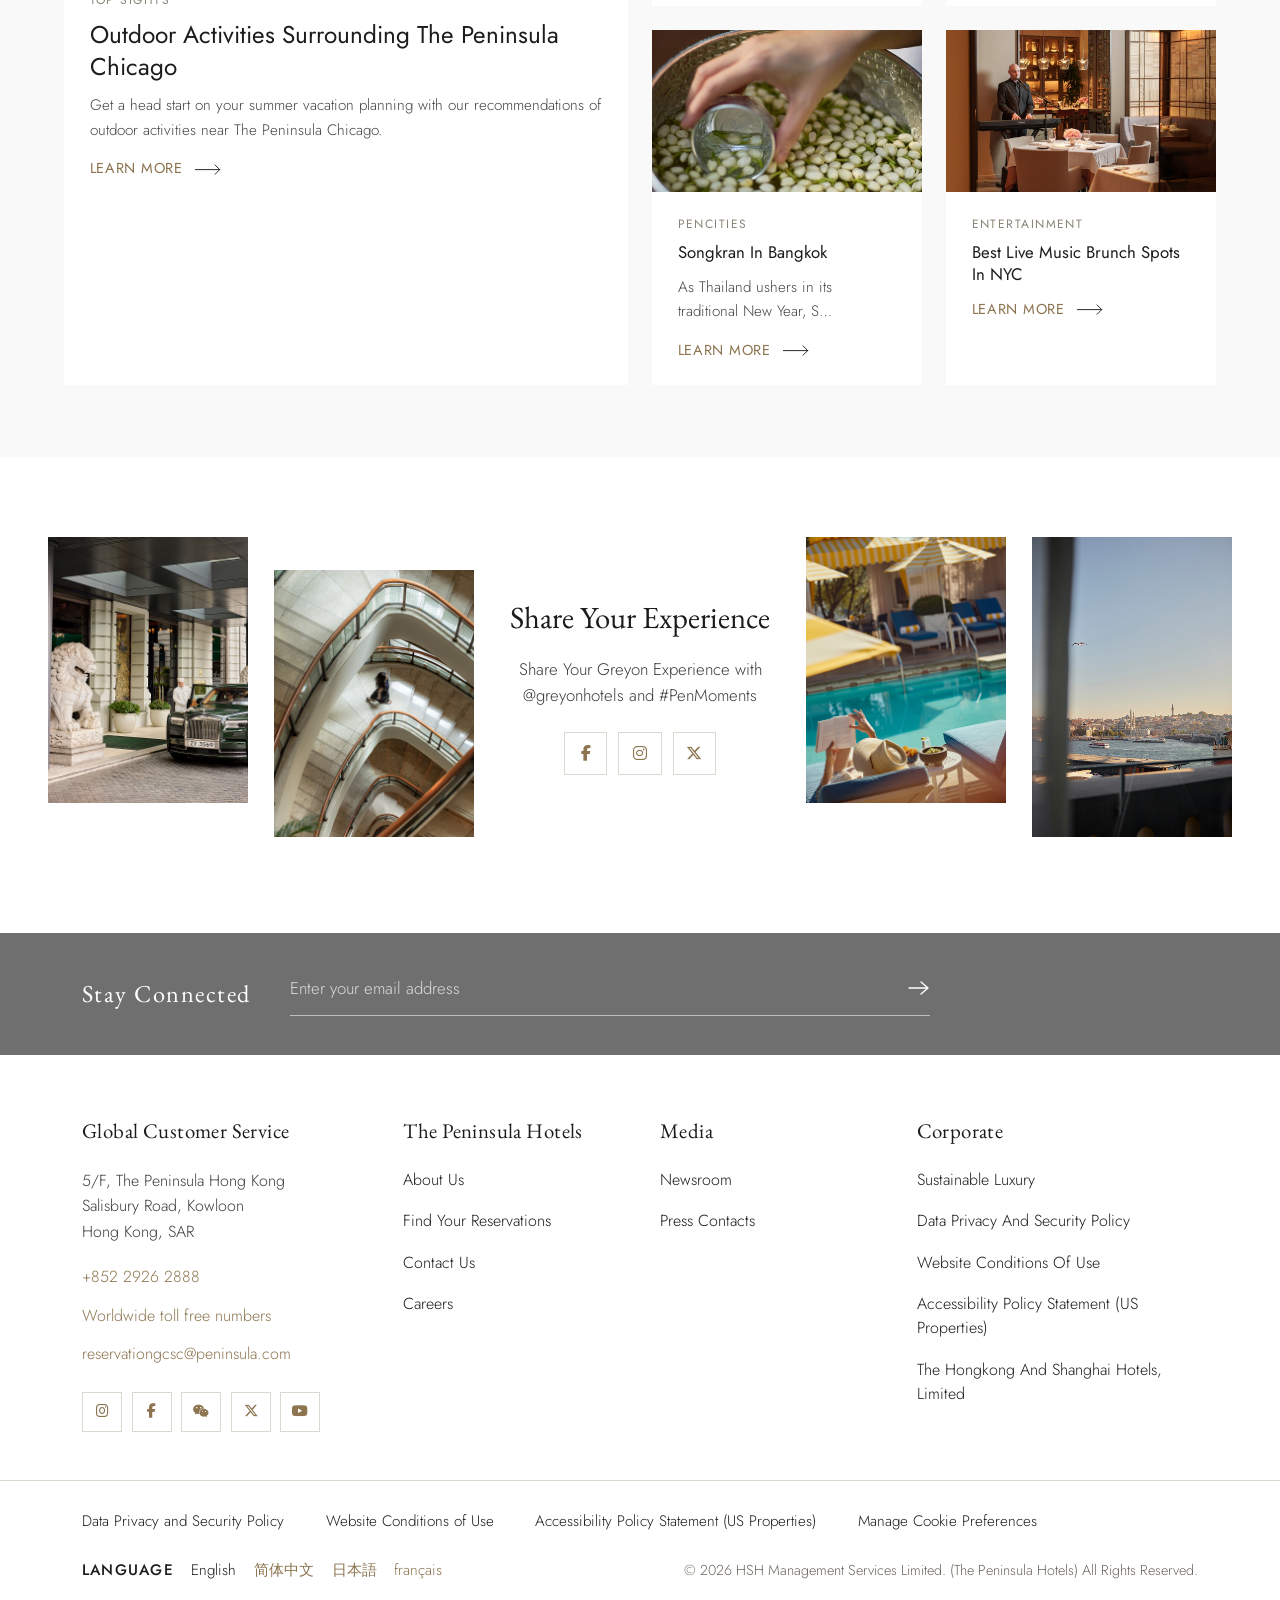
==== commit 33dc70be: "fix header" ====
--- a/index.html
+++ b/index.html
@@ -58,7 +58,11 @@
 
           <!-- CENTER -->
           <div class="brand">
-            <a href="index.html" class="text-decoration-none" aria-label="Greyon home">
+            <a
+              href="index.html"
+              class="text-decoration-none"
+              aria-label="Greyon home"
+            >
               <img
                 src="./asset/img/greyon_logo_white.png"
                 data-logo-default="./asset/img/greyon_logo_white.png"
@@ -566,19 +570,25 @@
                     <a href="offer.html"><span>Offers</span></a>
                   </li>
                   <li>
-                    <a href="meeting&celebration.html"><span>Meetings &amp; Celebrations</span></a>
+                    <a href="meeting&celebration.html"
+                      ><span>Meetings &amp; Celebrations</span></a
+                    >
                   </li>
                   <li>
                     <a href="wellness.html"><span>Wellness</span></a>
                   </li>
                   <li>
-                    <a href="signature-events.html"><span>Signature Events</span></a>
+                    <a href="signature-events.html"
+                      ><span>Signature Events</span></a
+                    >
                   </li>
                   <li>
                     <a href="perspectives.html"><span>Perspectives</span></a>
                   </li>
                   <li>
-                    <a href="sustainability.html"><span>Sustainability</span></a>
+                    <a href="sustainability.html"
+                      ><span>Sustainability</span></a
+                    >
                   </li>
                 </ul>
               </div>
@@ -774,6 +784,165 @@
         </div>
       </section>
 
+      <!-- ===== SELECT A HOTEL PANEL ===== -->
+      <section>
+        <div
+          class="offcanvas offcanvas-start select-hotel-menu"
+          tabindex="-1"
+          id="hotelSelectMenu"
+          aria-label="Select a hotel"
+        >
+          <!-- Back (left) + Close (right) -->
+          <div class="sh-top">
+            <button
+              type="button"
+              class="sh-back"
+              id="shBack"
+              aria-label="Back to menu"
+            >
+              <i class="fa-solid fa-chevron-left" aria-hidden="true"></i>
+              <span>Back</span>
+            </button>
+            <button
+              type="button"
+              class="btn-close-custom sh-close"
+              data-bs-dismiss="offcanvas"
+              aria-label="Close menu"
+            >
+              <i class="fa-solid fa-xmark" aria-hidden="true"></i>
+            </button>
+          </div>
+
+          <div class="sh-body">
+            <!-- LEFT: regions -->
+            <ul class="sh-regions" id="shRegions">
+              <li>
+                <a href="#" class="sh-region active" data-region="all"
+                  ><span>All Regions</span
+                  ><i class="fa-solid fa-chevron-right" aria-hidden="true"></i
+                ></a>
+              </li>
+              <li>
+                <a href="#" class="sh-region" data-region="asia"
+                  ><span>Asia</span
+                  ><i class="fa-solid fa-chevron-right" aria-hidden="true"></i
+                ></a>
+              </li>
+              <li>
+                <a href="#" class="sh-region" data-region="europe"
+                  ><span>Europe</span
+                  ><i class="fa-solid fa-chevron-right" aria-hidden="true"></i
+                ></a>
+              </li>
+              <li>
+                <a href="#" class="sh-region" data-region="americas"
+                  ><span>Americas</span
+                  ><i class="fa-solid fa-chevron-right" aria-hidden="true"></i
+                ></a>
+              </li>
+            </ul>
+
+            <!-- RIGHT: hotels (scrolls) -->
+            <ul class="sh-hotels" id="shHotels">
+              <li class="sh-hotel" data-region="asia">
+                <a href="#">
+                  <span class="sh-thumb"
+                    ><img src="./asset/img/Poolside Lunch-min.jpg" alt=""
+                  /></span>
+                  <span class="sh-copy"
+                    ><strong>The Greyon Hong Kong</strong
+                    ><em>The Grande Dame of the Far East</em></span
+                  >
+                </a>
+              </li>
+              <li class="sh-hotel" data-region="asia">
+                <a href="#">
+                  <span class="sh-thumb"
+                    ><img src="./asset/img/Poolside Lunch-min.jpg" alt=""
+                  /></span>
+                  <span class="sh-copy"
+                    ><strong>The Greyon Shanghai</strong
+                    ><em>Glamour redefined on The Bund</em></span
+                  >
+                </a>
+              </li>
+              <li class="sh-hotel" data-region="asia">
+                <a href="#">
+                  <span class="sh-thumb"
+                    ><img src="./asset/img/Poolside Lunch-min.jpg" alt=""
+                  /></span>
+                  <span class="sh-copy"
+                    ><strong>The Greyon Beijing</strong
+                    ><em>Heart of the Capital, Timeless Elegance</em></span
+                  >
+                </a>
+              </li>
+              <li class="sh-hotel" data-region="asia">
+                <a href="#">
+                  <span class="sh-thumb"
+                    ><img src="./asset/img/Poolside Lunch-min.jpg" alt=""
+                  /></span>
+                  <span class="sh-copy"
+                    ><strong>The Greyon Tokyo</strong
+                    ><em
+                      >A shining landmark located opposite the Imperial
+                      Palace</em
+                    ></span
+                  >
+                </a>
+              </li>
+              <li class="sh-hotel" data-region="americas">
+                <a href="#">
+                  <span class="sh-thumb"
+                    ><img src="./asset/img/Poolside Lunch-min.jpg" alt=""
+                  /></span>
+                  <span class="sh-copy"
+                    ><strong>The Greyon New York</strong
+                    ><em>Fifth Avenue’s most glamorous address</em></span
+                  >
+                </a>
+              </li>
+              <li class="sh-hotel" data-region="americas">
+                <a href="#">
+                  <span class="sh-thumb"
+                    ><img src="./asset/img/Poolside Lunch-min.jpg" alt=""
+                  /></span>
+                  <span class="sh-copy"
+                    ><strong>The Greyon Chicago</strong
+                    ><em
+                      >Far Eastern graciousness meets Midwestern hospitality</em
+                    ></span
+                  >
+                </a>
+              </li>
+              <li class="sh-hotel" data-region="americas">
+                <a href="#">
+                  <span class="sh-thumb"
+                    ><img src="./asset/img/Poolside Lunch-min.jpg" alt=""
+                  /></span>
+                  <span class="sh-copy"
+                    ><strong>The Greyon Beverly Hills</strong
+                    ><em>An exclusive oasis in The City of Angels</em></span
+                  >
+                </a>
+              </li>
+              <li class="sh-hotel" data-region="europe">
+                <a href="#">
+                  <span class="sh-thumb"
+                    ><img src="./asset/img/Poolside Lunch-min.jpg" alt=""
+                  /></span>
+                  <span class="sh-copy"
+                    ><strong>The Greyon London</strong
+                    ><em>Stylish Grandeur in the Heart of Belgravia</em></span
+                  >
+                </a>
+              </li>
+              <!-- copy one <li class="sh-hotel"> to add a hotel; set data-region to asia / europe / americas -->
+            </ul>
+          </div>
+        </div>
+      </section>
+
       <!-- ===== RESERVE DRAWER ===== -->
       <div
         class="offcanvas offcanvas-end reserve-drawer"
@@ -1829,9 +1998,7 @@
       <section id="news" class="news-moments" aria-labelledby="newsHeading">
         <div class="container-fluid px-5">
           <p class="news-eyebrow text-center">News and Moments</p>
-          <h2 class="news-title text-center" id="newsHeading">
-            Greyon Hotels
-          </h2>
+          <h2 class="news-title text-center" id="newsHeading">Greyon Hotels</h2>
 
           <div class="mx-3 news-grid">
             <!-- Featured article (large, left) -->
--- a/asset/CSS/home.css
+++ b/asset/CSS/home.css
@@ -708,11 +708,7 @@
   }
 
   .mobile-actions button {
-    border-left: 0;
-  }
-
-  .mobile-actions button {
-    border-left: 0;
+    border-left: 1px solid var(--peninsula-gold);
   }
 
   .mobile-actions a:hover,
--- a/asset/CSS/header.css
+++ b/asset/CSS/header.css
@@ -8,7 +8,7 @@
 }
 .brand-logo{
   width: 60px;
-  height: 60px;
+  height: 50px;
 }
 
 .peninsula-header::before {
@@ -205,13 +205,15 @@
 
 /* Slide-out menu */
 .peninsula-menu {
-  width: 520px;
+  --menu-inline-padding: 2.75rem;
+  --bs-offcanvas-transition: transform 0.15s cubic-bezier(0.22, 1, 0.36, 1);
+  width: 480px;
   max-width: 92vw;
   background: #fff;
   color: var(--peninsula-charcoal);
   border: 0;
   padding: 0;
-  transition: transform 0.5s cubic-bezier(0.22, 1, 0.36, 1), width 0.5s cubic-bezier(0.22, 1, 0.36, 1);
+  transition: transform 0.15s cubic-bezier(0.22, 1, 0.36, 1), width 0.15s cubic-bezier(0.22, 1, 0.36, 1);
   overflow: hidden;
   display: flex;
   flex-direction: column;
@@ -239,16 +241,22 @@
   width: 420px;
   min-width: 0;
   max-width: 92vw;
-  padding: 0 2.75rem 2rem;
+  padding: 0 var(--menu-inline-padding) 2rem;
   display: flex;
   flex-direction: column;
 }
 
 .peninsula-menu .offcanvas-header {
+  width: 420px;
+  max-width: 92vw;
+  flex: 0 0 auto;
+  padding: 0 var(--menu-inline-padding) 3.5rem 0;
+  align-items: flex-start;
+}
+
+.peninsula-menu.hotels-open .offcanvas-header {
   width: 100%;
-  flex: 0 0 auto;
-  padding: 0 1.2rem 3.5rem 0;
-  align-items: flex-start;
+  max-width: 100%;
 }
 
 .menu-brand {
@@ -274,6 +282,57 @@
   line-height: 1;
   margin-left: auto;
   padding-top: 40px;
+}
+
+@media (max-width: 991.98px) {
+  .peninsula-menu {
+    --menu-inline-padding: 2rem;
+  }
+
+  .peninsula-menu .offcanvas-header {
+    display: grid;
+    grid-template-columns: 44px 1fr 44px;
+    align-items: center;
+    width: 100%;
+    max-width: none;
+    padding: 1.25rem var(--menu-inline-padding) 0;
+    margin-bottom: 1.75rem;
+  }
+
+  .peninsula-menu .btn-close-custom {
+    grid-column: 3;
+    grid-row: 1;
+    justify-self: end;
+    display: flex;
+    align-items: center;
+    justify-content: flex-end;
+    width: 44px;
+    height: 44px;
+    margin: 0;
+    padding: 0;
+    font-size: 1.4rem;
+  }
+
+  .peninsula-menu .menu-brand {
+    grid-column: 2;
+    grid-row: 1;
+    padding: 0;
+    font-size: 1.15rem;
+    letter-spacing: 0.14em;
+    text-align: center;
+    color: var(--peninsula-charcoal);
+  }
+}
+
+@media (max-width: 767.98px) {
+  .peninsula-menu {
+    --menu-inline-padding: 1.5rem;
+  }
+
+  .peninsula-menu .menu-col-main {
+    padding-right: var(--menu-inline-padding);
+    padding-left: var(--menu-inline-padding);
+  }
 }
 
 .hotels-toggle {
@@ -481,9 +540,9 @@
     text-transform: uppercase;
   }
 
-  .mobile-actions > * + * {
-    border-left: 0;
-  }
+/* THE DIVIDER */ 
+.peninsula-nav .mobile-actions button { border-left: 1px solid rgba(186, 176, 143, 0.425) !important; }
+
 
   .peninsula-menu,
   .peninsula-menu.hotels-open {
@@ -492,6 +551,7 @@
   }
 
   .menu-columns {
+        background-color:red!important;
     flex-direction: column;
     overflow-y: auto;
   }
@@ -514,14 +574,17 @@
     display: grid;
     grid-template-columns: 44px 1fr 44px;
     align-items: center;
-    padding: 1.25rem 2rem 0;
+    width: 100%;
+    max-width: none;
+    padding: 1.25rem var(--menu-inline-padding) 0;
     margin-bottom: 1.75rem;
   }
 
   .peninsula-menu .btn-close-custom {
-    grid-column: 1;
+    grid-column: 3;
     grid-row: 1;
-    justify-self: start;
+    justify-self: end;
+    justify-content: flex-end;
     display: flex;
     align-items: center;
     width: 44px;
@@ -649,3 +712,195 @@
     transition: none !important;
   }
 }
+
+/* 2) CSS  – add to the bottom of home.css (or header.css) */
+.offcanvas-start.peninsula-menu {
+  --bs-offcanvas-width: 440px;
+}
+
+.offcanvas-start.select-hotel-menu {
+  --bs-offcanvas-width: 520px;
+}
+
+.offcanvas-start.peninsula-menu.hotels-open,
+.offcanvas-start.select-hotel-menu {
+  --bs-offcanvas-width: min(1400px, 96vw);
+  max-width: 96vw;
+}
+
+.offcanvas-start.select-hotel-menu {
+  --bs-offcanvas-width: min(1100px, 90vw);
+  max-width: 90vw;
+}
+
+.select-hotel-menu {
+  --bs-offcanvas-transition: transform 0.15s cubic-bezier(0.22, 1, 0.36, 1);
+  width: min(900px, 92vw);
+  max-width: 92vw;
+  color: var(--peninsula-charcoal);
+  border: 0;
+  display: flex;
+  flex-direction: column;
+  overflow: hidden;
+  transition: transform 0.15s cubic-bezier(0.22, 1, 0.36, 1), width 0.15s cubic-bezier(0.22, 1, 0.36, 1);
+}
+ 
+/* ---------- Back / Close row ---------- */
+.sh-top {
+  flex: 0 0 auto;
+  display: flex;
+  align-items: center;
+  justify-content: space-between;
+  padding: 2.2rem 3.4rem 0 3.6rem;
+}
+.sh-back {
+  display: inline-flex;
+  align-items: center;
+  gap: .7rem;
+  padding: 0;
+  background: none;
+  border: 0;
+  color: #555;
+  font-family: "Jost", sans-serif;
+  font-size: 1rem;
+  font-weight: 300;
+  letter-spacing: .1em;
+  text-transform: uppercase;
+}
+.sh-back i { color: var(--peninsula-gold); font-size: .85rem; }
+.sh-back:hover { color: var(--peninsula-gold); }
+ 
+.select-hotel-menu .sh-close {
+  margin: 0;
+  padding: 0;
+  font-size: 1.4rem;
+  margin-top: 1rem;               /* sits slightly lower than Back, like the reference */
+}
+ 
+/* ---------- Two columns ---------- */
+.sh-body {
+  flex: 1 1 auto;
+  min-height: 0;
+  display: flex;
+  margin-top: 3.4rem;
+  padding-bottom: 2rem;
+}
+ 
+/* regions */
+.sh-regions {
+  flex: 0 0 300px;
+  margin: 0;
+  padding: 0 1.8rem 0 3.6rem;
+  list-style: none;
+  border-right: 1px solid var(--peninsula-rule);
+}
+.sh-regions li + li { margin-top: 2rem; }
+.sh-region {
+  display: flex;
+  align-items: center;
+  justify-content: space-between;
+  gap: 1rem;
+  color: var(--peninsula-charcoal);
+  font-family: "Jost", sans-serif;
+  font-size: 1.3rem;
+  font-weight: 300;
+  text-decoration: none;
+  transition: color .2s ease;
+}
+.sh-region i { font-size: .8rem; color: var(--peninsula-gold); }
+.sh-region.active,
+.sh-region:hover { color: var(--peninsula-gold); }
+ 
+/* hotels */
+.sh-hotels {
+  flex: 0 1 560px;
+  min-width: 0;
+  margin: 0;
+  padding: 0 1.6rem 0 1.9rem;
+  list-style: none;
+  overflow-y: auto;
+  scrollbar-width: thin;
+  scrollbar-color: #b3a78f transparent;
+}
+.sh-hotel[hidden] { display: none; }
+.sh-hotel + .sh-hotel { margin-top: 1.1rem; }
+.sh-hotel a {
+  display: flex;
+  align-items: center;
+  gap: 1.1rem;
+  color: inherit;
+  text-decoration: none;
+}
+.sh-thumb {
+  flex: 0 0 90px;
+  width: 90px;
+  height: 56px;
+  overflow: hidden;
+  background: #d9d3c7;
+}
+.sh-thumb img { width: 100%; height: 100%; object-fit: cover; display: block; }
+ 
+.sh-copy { min-width: 0; }
+.sh-copy strong {
+  display: block;
+  font-family: "Jost", sans-serif;
+  font-size: 1.25rem;
+  font-weight: 300;
+  line-height: 1.25;
+  color: #2b2b2b;
+  transition: color .2s ease;
+}
+.sh-copy em {
+  display: block;
+  margin-top: .3rem;
+  font-family: "Jost", sans-serif;
+  font-size: .85rem;
+  font-style: normal;
+  font-weight: 300;
+  line-height: 1.3;
+  color: #6b665c;
+}
+.sh-hotel a:hover strong,
+.sh-hotel a:focus-visible strong { color: var(--peninsula-gold); }
+ 
+/* ---------- Phones / small tablets: regions become a tab row ---------- */
+@media (max-width: 767.98px) {
+  .offcanvas-start.peninsula-menu,
+  .offcanvas-start.select-hotel-menu {
+    --bs-offcanvas-width: 100vw;
+  }
+
+  .offcanvas-start.select-hotel-menu {
+    width: 100vw;
+    max-width: 100vw;
+  }
+  .sh-top { padding: 1.4rem 1.5rem 0; }
+  .sh-body { flex-direction: column; margin-top: 1.5rem; }
+  .sh-regions {
+    flex: 0 0 auto;
+    display: flex;
+    overflow-x: auto;
+    padding: 0 1.5rem;
+    border-right: 0;
+    border-bottom: 1px solid var(--peninsula-charcoal);
+    scrollbar-width: none;
+  }
+  .sh-regions li { flex: 1 0 auto; }
+  .sh-regions li + li { margin-top: 0; }
+  .sh-region { justify-content: center; padding: .8rem 1rem; font-size: 1.05rem; white-space: nowrap; position: relative; }
+  .sh-region i { display: none; }
+  .sh-region.active { color: var(--peninsula-charcoal); }
+  .sh-region.active::after { content: ""; position: absolute; left: 0; right: 0; bottom: 0; height: 2px; background: var(--peninsula-gold); }
+  .sh-hotels {
+    flex: 1 1 auto;
+    padding: 1rem 1.5rem;
+  }
+}
+
+@media (prefers-reduced-motion: reduce) {
+  .select-hotel-menu {
+    transition: none;
+  }
+}
+ 
+ 
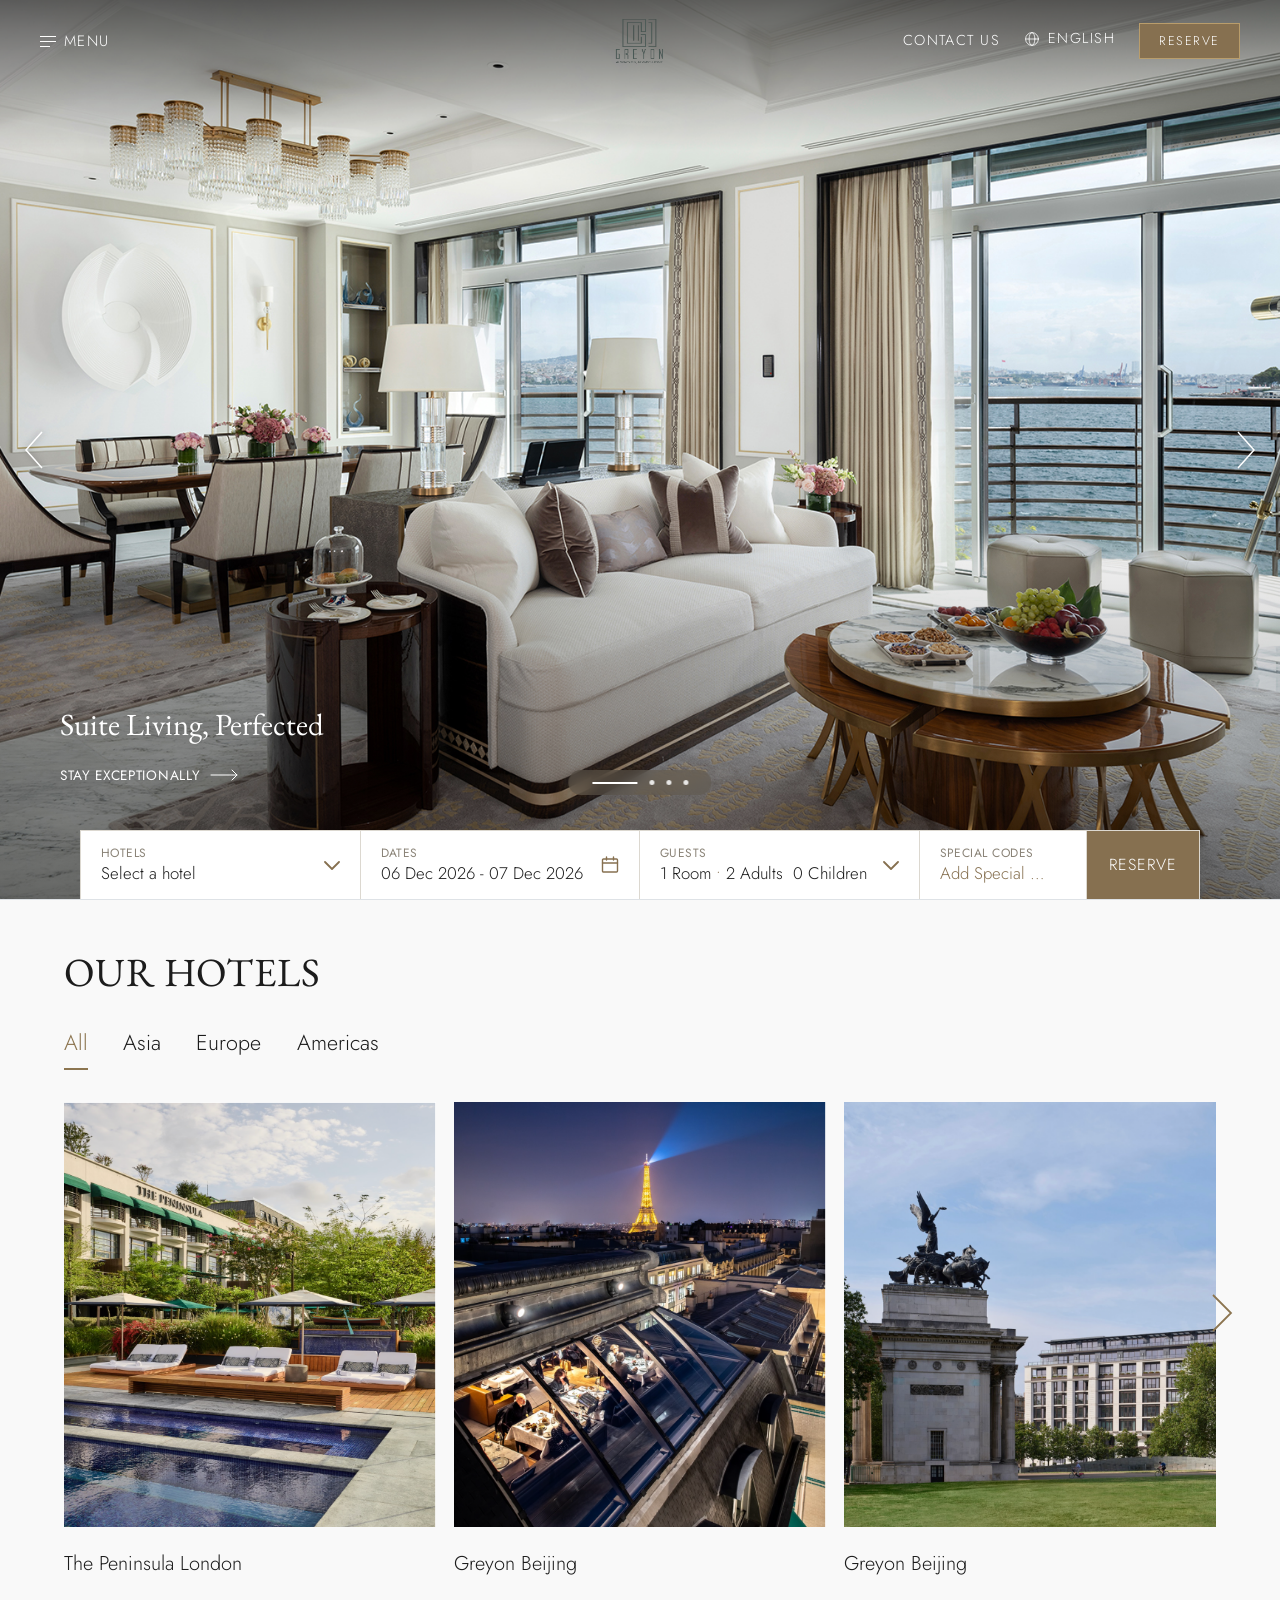
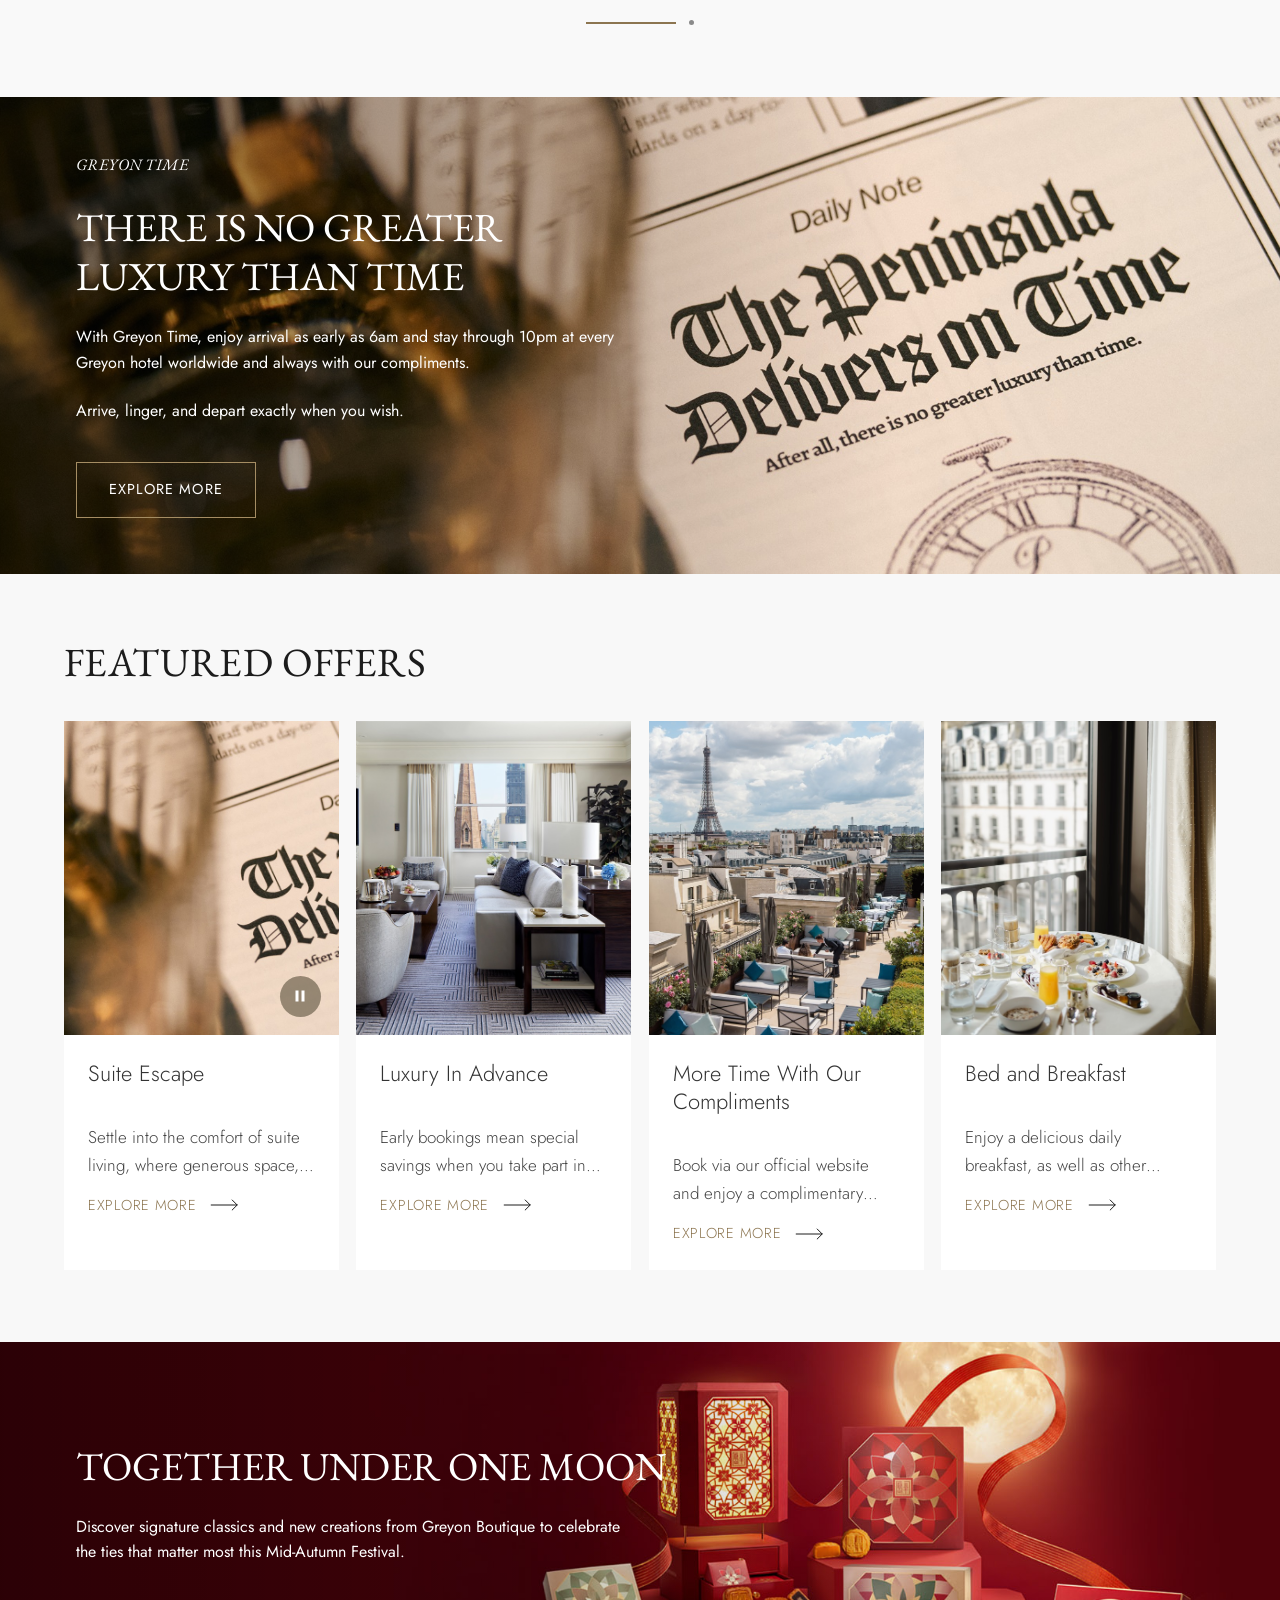
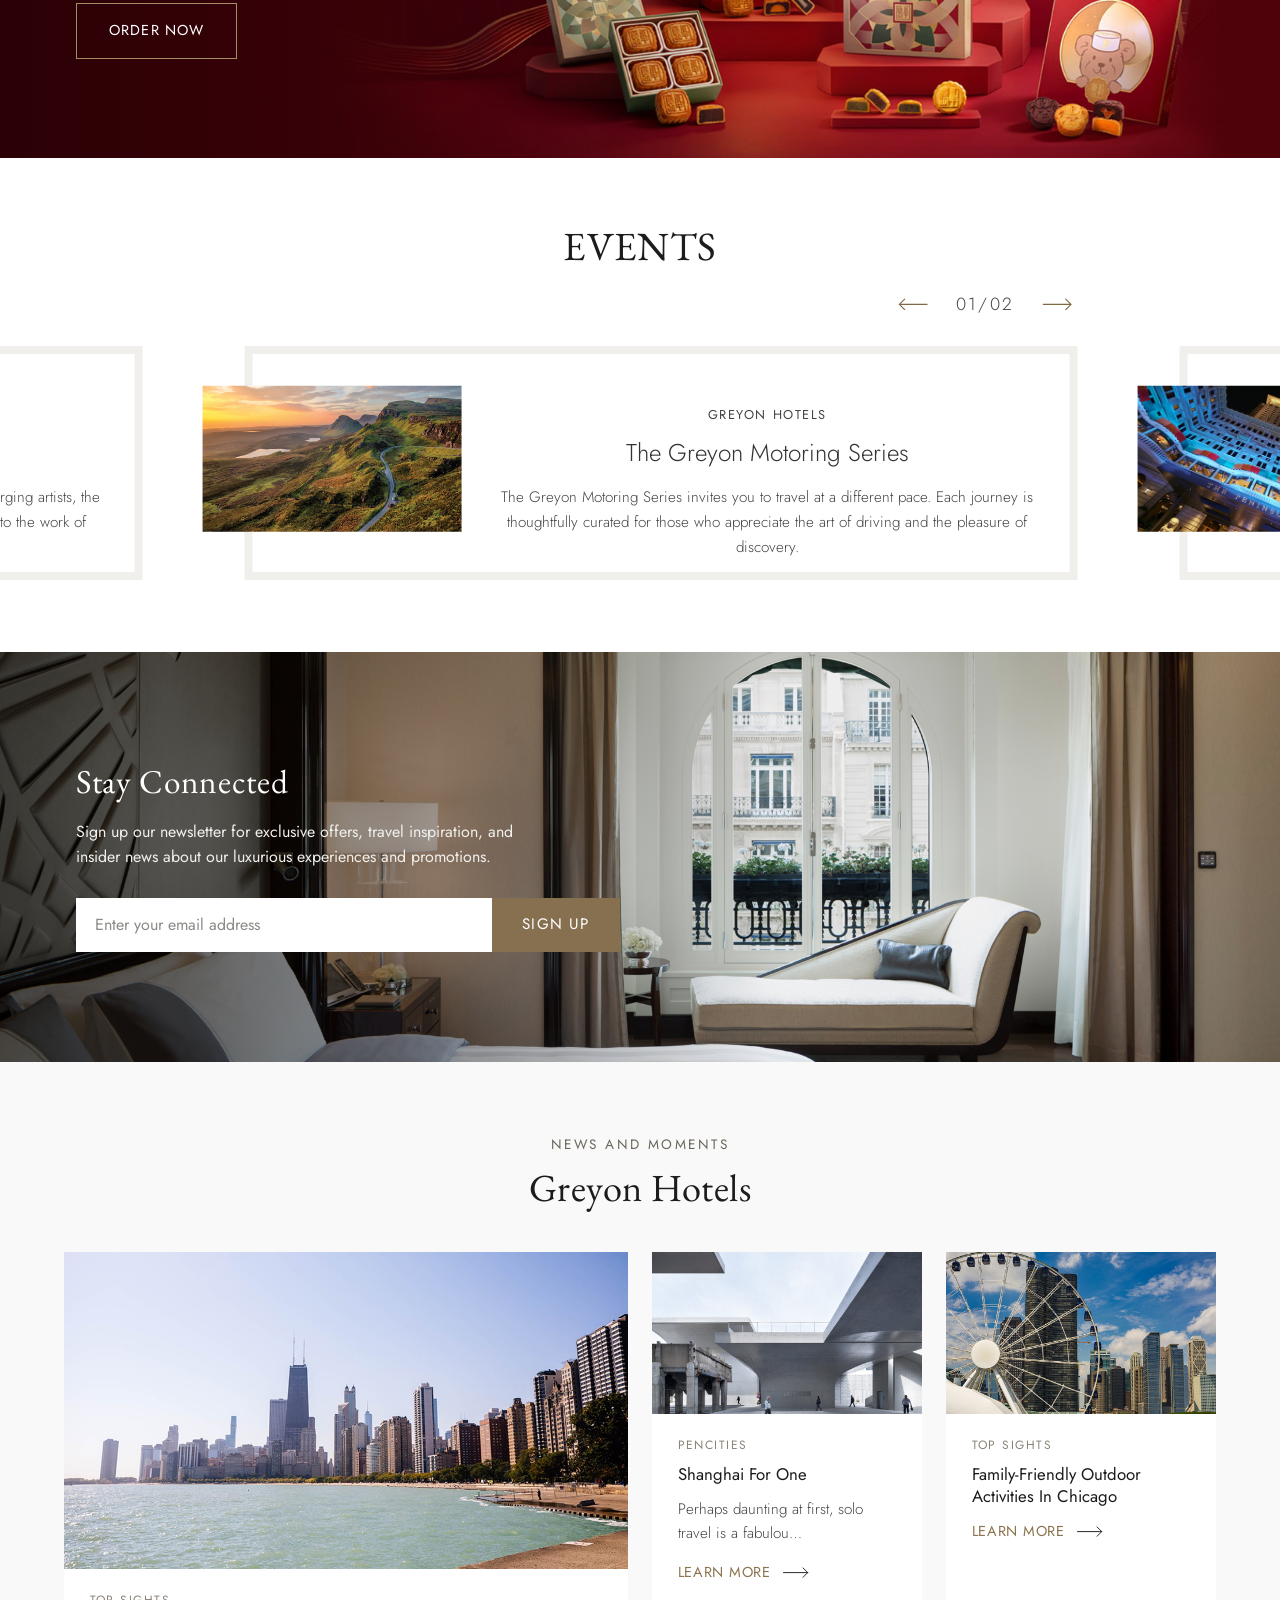
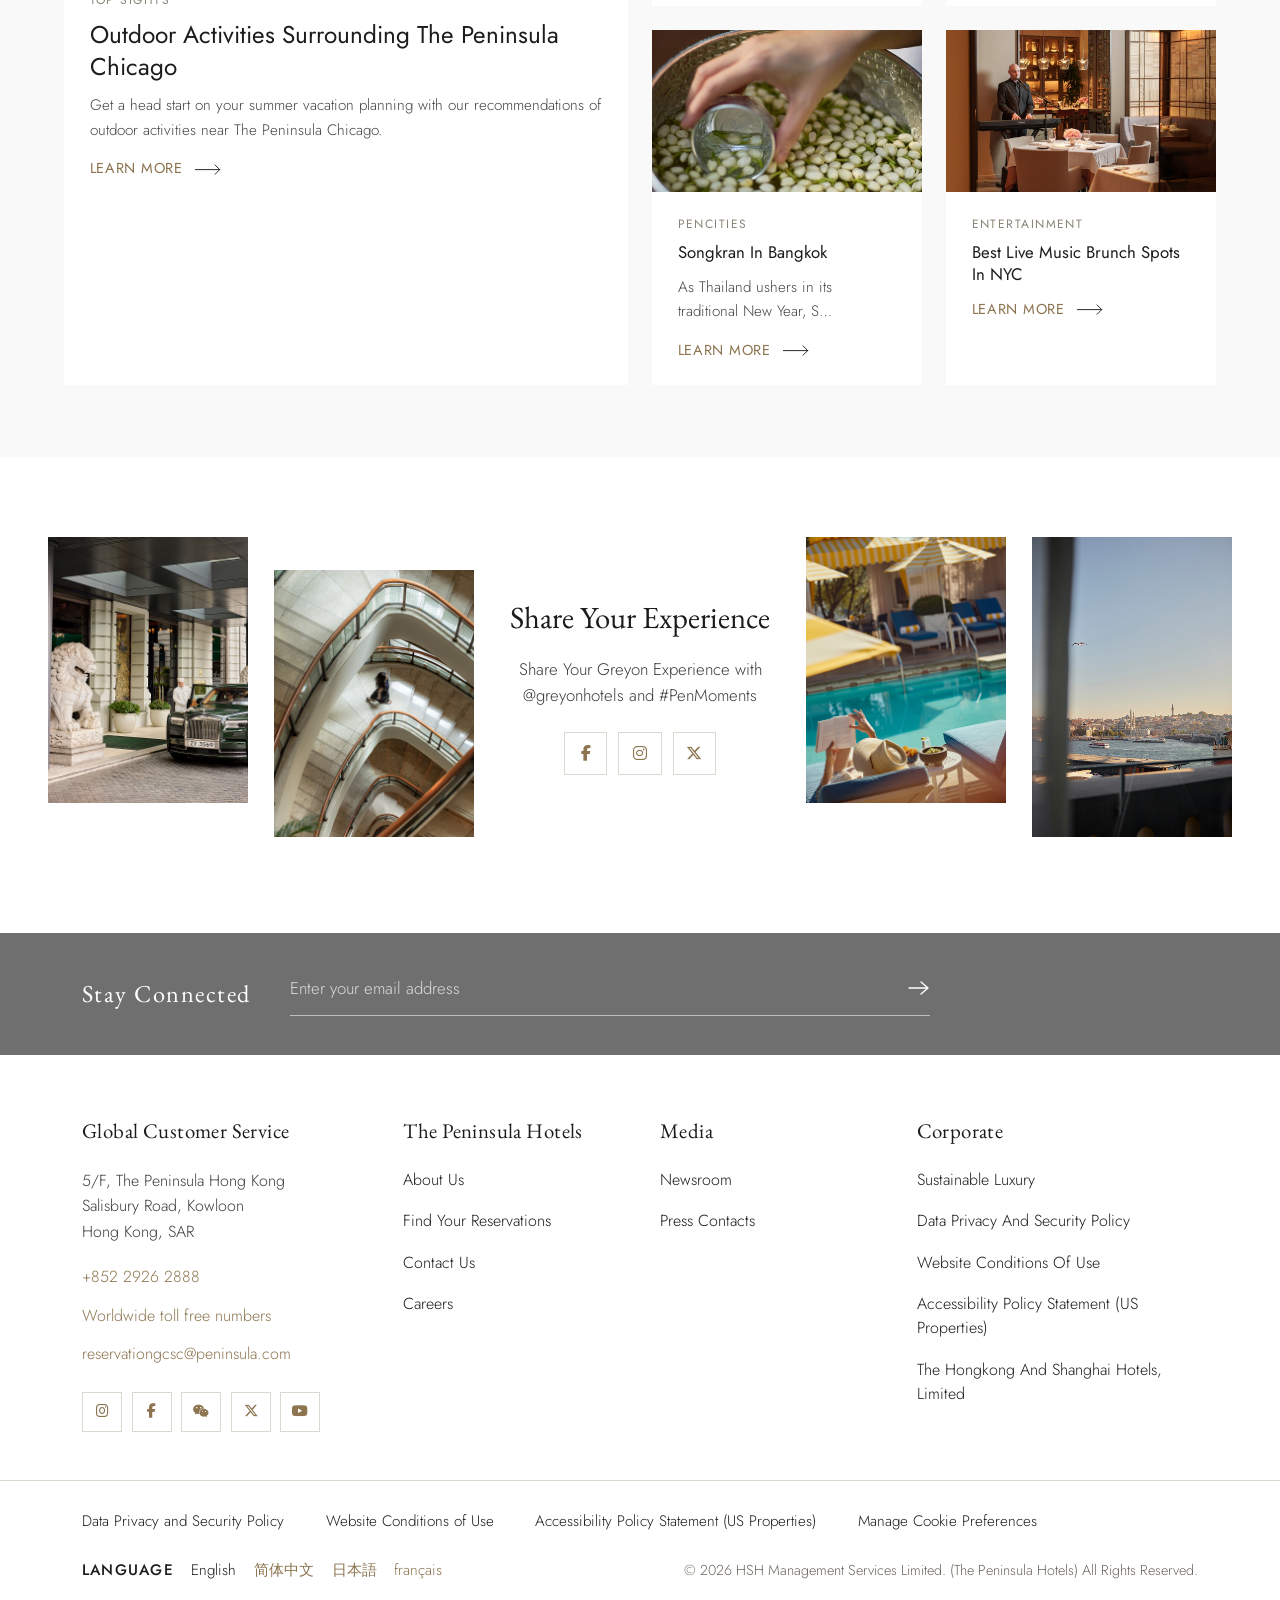
==== commit 472b3f02: "everything done 95%" ====
--- a/index.html
+++ b/index.html
@@ -66,7 +66,7 @@
               <img
                 src="./asset/img/greyon_logo_white.png"
                 data-logo-default="./asset/img/greyon_logo_white.png"
-                data-logo-scrolled="./asset/img/greyon_logo.png"
+                data-logo-scrolled="./asset/img/Greyon_logo.png"
                 alt="Greyon logo"
                 class="brand-logo"
               />
@@ -75,7 +75,7 @@
 
           <!-- RIGHT (desktop only, hidden below 992px) -->
           <div class="nav-side nav-side-right">
-            <a href="#" class="nav-link-custom d-none d-lg-inline-flex"
+            <a href="contactUs.html" class="nav-link-custom d-none d-lg-inline-flex"
               >Contact us</a
             >
             <div class="language-switcher d-none d-lg-block">
@@ -123,7 +123,7 @@
 
         <!-- NEW: Contact us | Reserve bar (tablet + mobile only, controlled by CSS) -->
         <div class="mobile-actions">
-          <a href="#">Contact us</a>
+          <a href="contactUs.html">Contact us</a>
           <button type="button">Reserve</button>
         </div>
       </nav>
@@ -1233,7 +1233,7 @@
                   >
                     <!-- HOTEL 1 -->
                     <div class="col hotel-card" data-region="asia">
-                      <a href="hotel-1.html" class="oh-card">
+                      <a href="index.html" class="oh-card">
                         <div class="oh-media">
                           <!-- MAIN IMAGE -->
                           <img
@@ -1283,7 +1283,7 @@
 
                     <!-- HOTEL 2 -->
                     <div class="col hotel-card" data-region="asia">
-                      <a href="hotel-2.html" class="oh-card">
+                      <a href="index.html" class="oh-card">
                         <div class="oh-media">
                           <img
                             src="./asset/img/our-hotel-img2.png"
@@ -1330,7 +1330,7 @@
 
                     <!-- HOTEL 3 -->
                     <div class="col hotel-card" data-region="europe">
-                      <a href="hotel-3.html" class="oh-card">
+                      <a href="index.html" class="oh-card">
                         <div class="oh-media">
                           <img
                             src="./asset/img/our-hotel-img3.png"
@@ -1385,27 +1385,32 @@
                     class="row row-cols-1 row-cols-md-2 row-cols-lg-3"
                     style="--bs-gutter-x: 1.1rem; --bs-gutter-y: 0"
                   >
-                    <!-- HOTEL 4 -->
-                    <div class="col hotel-card" data-region="europe">
-                      <a href="hotel-4.html" class="oh-card">
+                    <!-- HOTEL 1 -->
+                    <div class="col hotel-card" data-region="asia">
+                      <a href="index.html" class="oh-card">
                         <div class="oh-media">
+                          <!-- MAIN IMAGE -->
                           <img
-                            src="./img/hotels/hotel-4.jpg"
-                            alt="Hotel 4"
+                            src="./asset/img/our-hotel-img1.png"
+                            alt="Hotel 1"
                             loading="lazy"
                           />
 
-                          <div class="oh-hover">
+                          <!-- HOVER CONTENT -->
+                          <div class="oh-hover" aria-hidden="true">
+                            <!-- HOVER IMAGE -->
                             <img
-                              src="./img/hotels/hotel-4-room.jpg"
+                              src="./asset/img/our-hotel-hover-img1.jpg"
                               alt=""
                               loading="lazy"
                             />
 
-                            <h3 class="oh-hover-name">Hotel 4</h3>
+                            <h3 class="oh-hover-name">Greyon London</h3>
 
                             <p class="oh-hover-desc">
-                              A wonderful hotel in Europe.
+                              In the heart of Belgravia, with superb
+                              restaurants, an idyllic spa, and direct views over
+                              Hyde Park Corner and Wellington Arch.
                             </p>
 
                             <span class="oh-explore">
@@ -1426,31 +1431,33 @@
                           </div>
                         </div>
 
-                        <p class="oh-name">Hotel 4</p>
+                        <p class="oh-name">The Peninsula London</p>
                       </a>
                     </div>
 
-                    <!-- HOTEL 5 -->
-                    <div class="col hotel-card" data-region="americas">
-                      <a href="hotel-5.html" class="oh-card">
+                    <!-- HOTEL 2 -->
+                    <div class="col hotel-card" data-region="asia">
+                      <a href="index.html" class="oh-card">
                         <div class="oh-media">
                           <img
-                            src="./img/hotels/hotel-5.jpg"
-                            alt="Hotel 5"
+                            src="./asset/img/our-hotel-img2.png"
+                            alt="Hotel 2"
                             loading="lazy"
                           />
 
                           <div class="oh-hover">
                             <img
-                              src="./img/hotels/hotel-5-room.jpg"
+                              src="./asset/img/our-hotel-hover-img2.jpg"
                               alt=""
                               loading="lazy"
                             />
 
-                            <h3 class="oh-hover-name">Hotel 5</h3>
+                            <h3 class="oh-hover-name">Greyon Sanghai</h3>
 
                             <p class="oh-hover-desc">
-                              A modern hotel in the Americas.
+                              Situated on the historic Bund, featuring gardens,
+                              a chic shopping arcade, and a landmarked former
+                              British Consulate building.
                             </p>
 
                             <span class="oh-explore">
@@ -1471,31 +1478,33 @@
                           </div>
                         </div>
 
-                        <p class="oh-name">Hotel 5</p>
+                        <p class="oh-name">Greyon Beijing</p>
                       </a>
                     </div>
 
-                    <!-- HOTEL 6 -->
-                    <div class="col hotel-card" data-region="americas">
-                      <a href="hotel-6.html" class="oh-card">
+                    <!-- HOTEL 3 -->
+                    <div class="col hotel-card" data-region="europe">
+                      <a href="index.html" class="oh-card">
                         <div class="oh-media">
                           <img
-                            src="./img/hotels/hotel-6.jpg"
-                            alt="Hotel 6"
+                            src="./asset/img/our-hotel-img3.png"
+                            alt="Hotel 3"
                             loading="lazy"
                           />
 
                           <div class="oh-hover">
                             <img
-                              src="./img/hotels/hotel-6-room.jpg"
+                              src="./asset/img/our-hotel-hover-img3.jpg"
                               alt=""
                               loading="lazy"
                             />
 
-                            <h3 class="oh-hover-name">Hotel 6</h3>
+                            <h3 class="oh-hover-name">Greyon Beijing</h3>
 
                             <p class="oh-hover-desc">
-                              Enjoy a relaxing stay in the Americas.
+                              Just steps from The Forbidden City and Tiananmen
+                              Square, with refined restaurants, a luxe spa, and
+                              a world-class art collection.&nbsp;
                             </p>
 
                             <span class="oh-explore">
@@ -1516,7 +1525,7 @@
                           </div>
                         </div>
 
-                        <p class="oh-name">Hotel 6</p>
+                        <p class="oh-name">Greyon Beijing</p>
                       </a>
                     </div>
                   </div>
@@ -1618,7 +1627,7 @@
               <p class="promo-text">
                 Arrive, linger, and depart exactly when you wish.
               </p>
-              <a href="#" class="promo-btn">Explore more</a>
+              <a href="exploremore.html" class="promo-btn">Explore more</a>
             </div>
           </div>
         </div>
@@ -1680,7 +1689,7 @@
                       Settle into the comfort of suite living, where generous
                       space, intuitive service and thoughtful privileges await.
                     </p>
-                    <a href="#" class="offer-more stretched-link"
+                    <a href="offer_detail.html" class="offer-more stretched-link"
                       >Explore more
                       <svg
                         viewBox="0 0 28 12"
@@ -1714,7 +1723,7 @@
                       Early bookings mean special savings when you take part in
                       Luxury in Advance.
                     </p>
-                    <a href="#" class="offer-more stretched-link"
+                    <a href="offer_detail.html" class="offer-more stretched-link"
                       >Explore more
                       <svg
                         viewBox="0 0 28 12"
@@ -1748,7 +1757,7 @@
                       Book via our official website and enjoy a complimentary
                       night, flexible check-in and check-out, and more.
                     </p>
-                    <a href="#" class="offer-more stretched-link"
+                    <a href="offer_detail.html" class="offer-more stretched-link"
                       >Explore more
                       <svg
                         viewBox="0 0 28 12"
@@ -1782,7 +1791,7 @@
                       Enjoy a delicious daily breakfast, as well as other
                       complimentary benefits with this luxurious offer.
                     </p>
-                    <a href="#" class="offer-more stretched-link"
+                    <a href="offer_detail.html" class="offer-more stretched-link"
                       >Explore more
                       <svg
                         viewBox="0 0 28 12"
@@ -1832,7 +1841,7 @@
                 Boutique to celebrate the ties that matter most this Mid-Autumn
                 Festival.
               </p>
-              <a href="#" class="promo-btn">Order now</a>
+              <a href="index.html" class="promo-btn">Order now</a>
             </div>
           </div>
         </div>
@@ -1907,7 +1916,7 @@
                     those who appreciate the art of driving and the pleasure of
                     discovery.
                   </p>
-                  <a href="#" class="ev-more"
+                  <a href="events_detail.html" class="ev-more"
                     >Learn more
                     <svg
                       viewBox="0 0 28 12"
@@ -1939,7 +1948,7 @@
                     for emerging artists, the residency brings new voices into
                     our hotels and introduces guests to the work of tomorrow.
                   </p>
-                  <a href="#" class="ev-more"
+                  <a href="events_detail.html" class="ev-more"
                     >Learn more
                     <svg
                       viewBox="0 0 28 12"
@@ -2003,7 +2012,7 @@
           <div class="mx-3 news-grid">
             <!-- Featured article (large, left) -->
             <article class="news-card news-card--featured">
-              <a href="#" class="news-link">
+              <a href="hotel_detail.html" class="news-link">
                 <div class="news-media">
                   <img
                     src="./asset/img/section7-img1.jpg"
@@ -2044,7 +2053,7 @@
             <!-- Small articles (2x2, right) -->
             <div class="news-side">
               <article class="news-card">
-                <a href="#" class="news-link">
+                <a href="hotel_detail.html" class="news-link">
                   <div class="news-media">
                     <img
                       src="./asset/img/section7-img2.jpg"
@@ -2079,7 +2088,7 @@
               </article>
 
               <article class="news-card">
-                <a href="#" class="news-link">
+                <a href="hotel_detail.html" class="news-link">
                   <div class="news-media">
                     <img
                       src="./asset/img/section7-img3.png"
@@ -2113,7 +2122,7 @@
               </article>
 
               <article class="news-card">
-                <a href="#" class="news-link">
+                <a href="hotel_detail.html" class="news-link">
                   <div class="news-media">
                     <img
                       src="./asset/img/section7-img4.jpg"
@@ -2148,7 +2157,7 @@
               </article>
 
               <article class="news-card">
-                <a href="#" class="news-link">
+                <a href="hotel_detail.html" class="news-link">
                   <div class="news-media">
                     <img
                       src="./asset/img/section7-img5.jpg"
